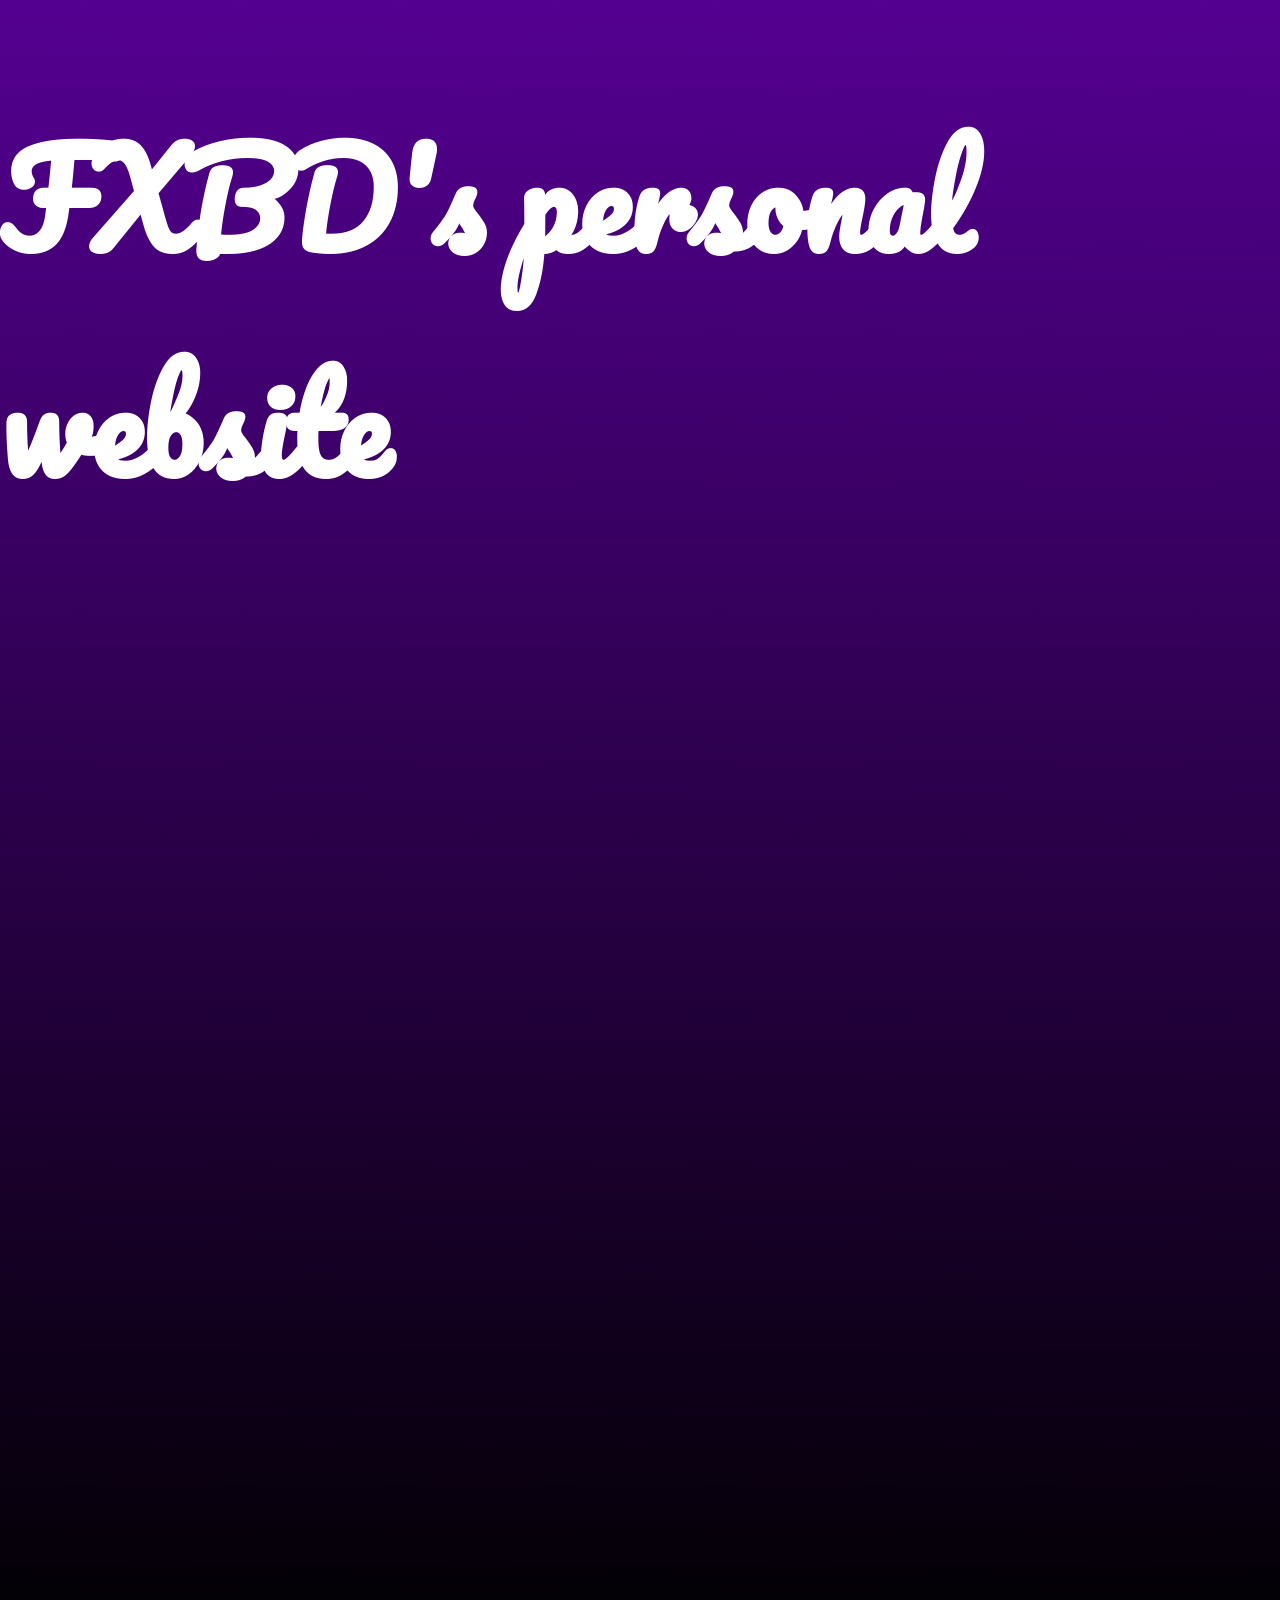
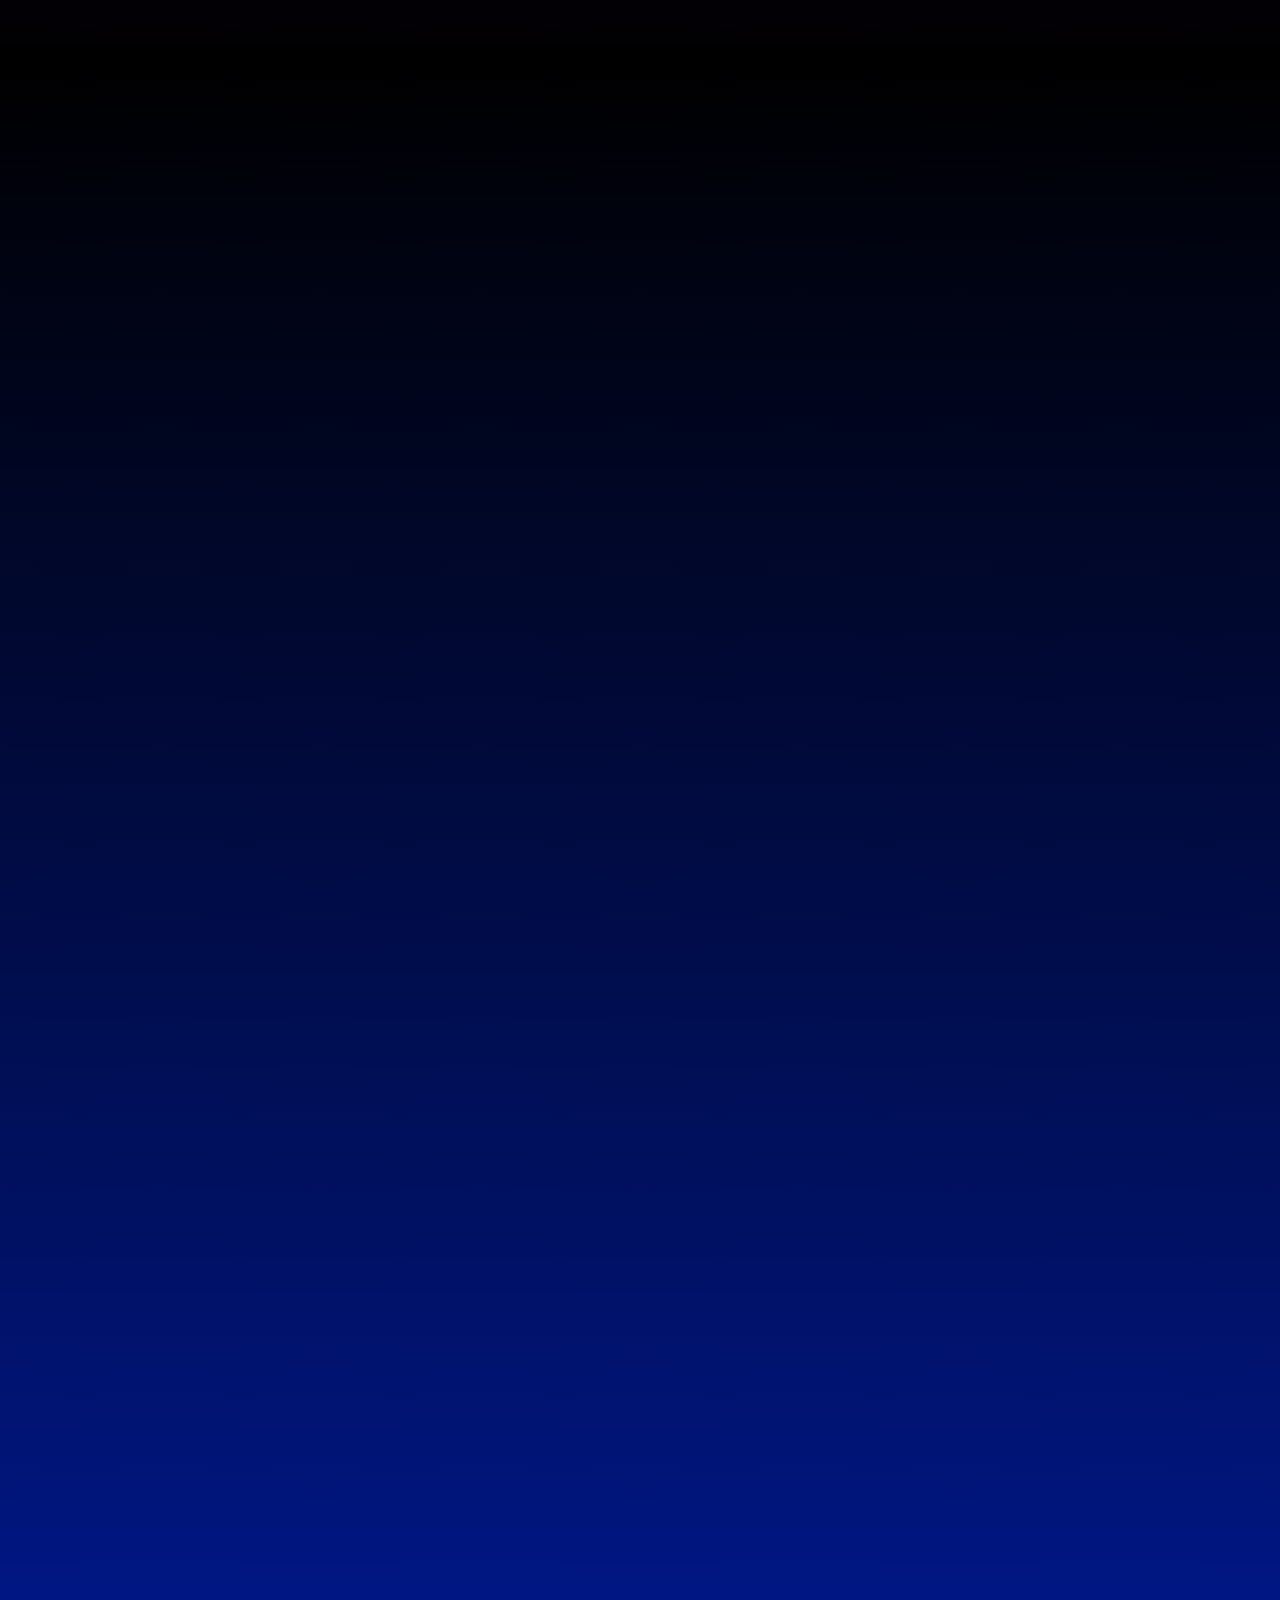
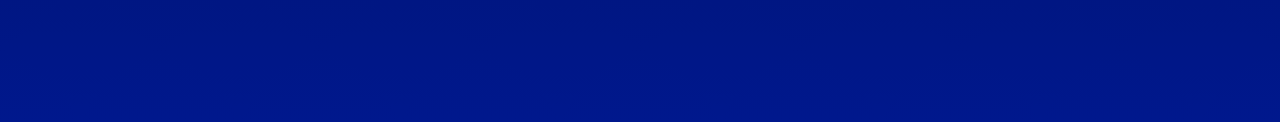
==== index.html @ 6ed86836 "初次提交 给我的个人网站主页的UI搞得挺好看" ====
<!DOCTYPE html>
<html lang="en">
<head>
    <meta charset="UTF-8">
    <meta name="viewport" content="width=device-width, initial-scale=1.0">
    <link href="https://fonts.googleapis.com/css2?family=Pacifico&display=swap" rel="stylesheet">
    <link rel="preconnect" href="https://fonts.gstatic.com">
<link href="https://fonts.googleapis.com/css2?family=Dancing+Script&display=swap" rel="stylesheet">
    <script src="https://code.jquery.com/jquery-3.6.0.min.js"></script>
    <link rel="stylesheet" href="styles.css">
    <title>fxbd5684的个人网站</title>
</head>
<body>
    <h1 class="fixed-title">FXBD's personal website</h1>
    <div class="section intro">
        <h2>Introduction</h2>
        <p>试着了解我</p>
    </div>
    <div class="section projects">
        <h2>Projects</h2>
        <p>这里是我的项目</p>
    </div>
    <div class="section contact">
        <h2>Contact</h2>
        <p>怎样联系我?</p>
    </div>

    <script src="script.js"></script>
</body>
</html>
---- styles.css ----
body {
    margin: 0;
    padding: 0;
    font-family: Arial, sans-serif;
    background: linear-gradient(to bottom, #540091, #000000, #00188d);
    color: white;
}

.section {
    height: 100vh;
    display: flex;
    align-items: center;
    justify-content: center;
    opacity: 0;
    transition: opacity 0.5s, transform 0.5s; /* 添加过渡效果 */
    /* display: block; */
    flex-direction: column;
    font-size: 35px;
    font-family: 'Dancing Script', cursive;
}

/* .intro {
    background-color: #540091;
}

.projects {
    background-color: #000000;
}

.contact {
    background-color: #00188d;
} */
@font-face {
    font-family: 'Brush Script';
    src: url('./Brush-Script.ttf') format('truetype');
  }
.fixed-title {
    font-family: 'Pacifico', cursive;
    display: flex;
    justify-content: center;
    font-size: 8em;
    color: rgba(255, 255, 255, 1); /* 使用带有透明度的白色 */

}
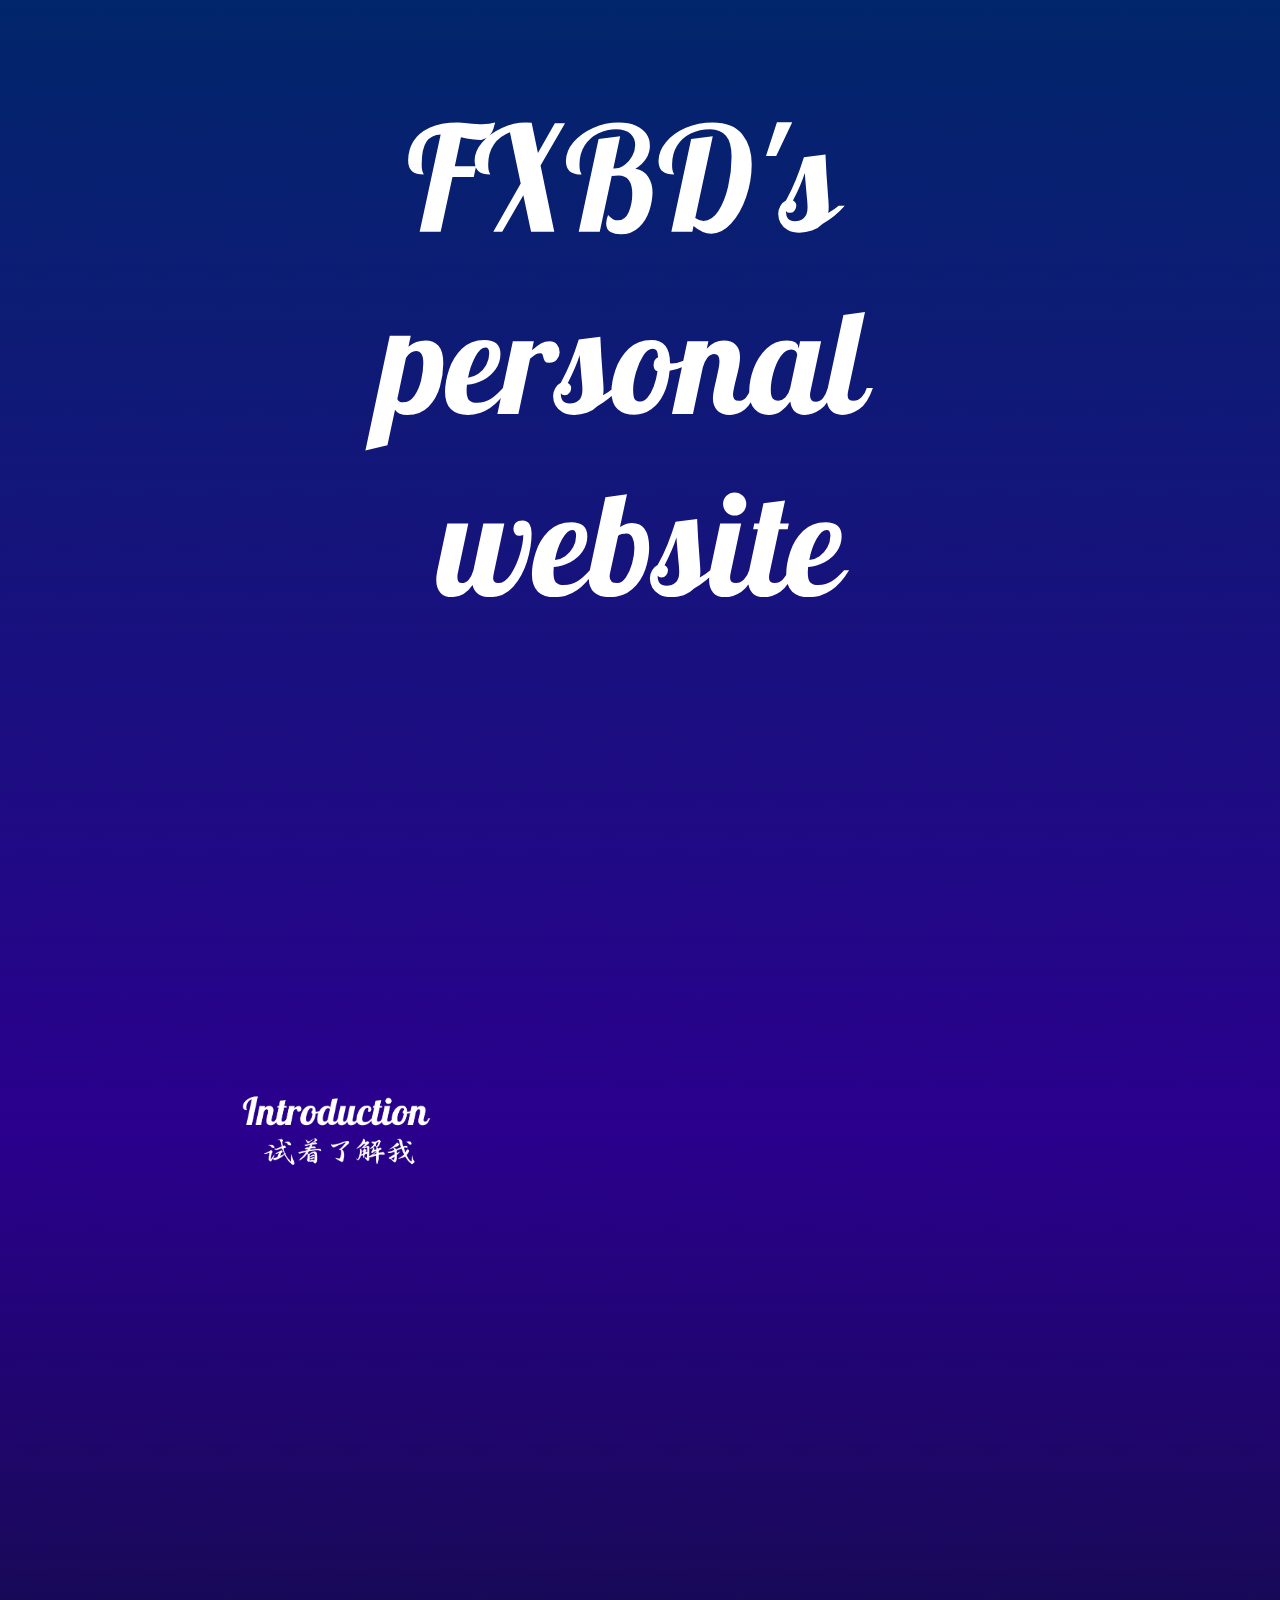
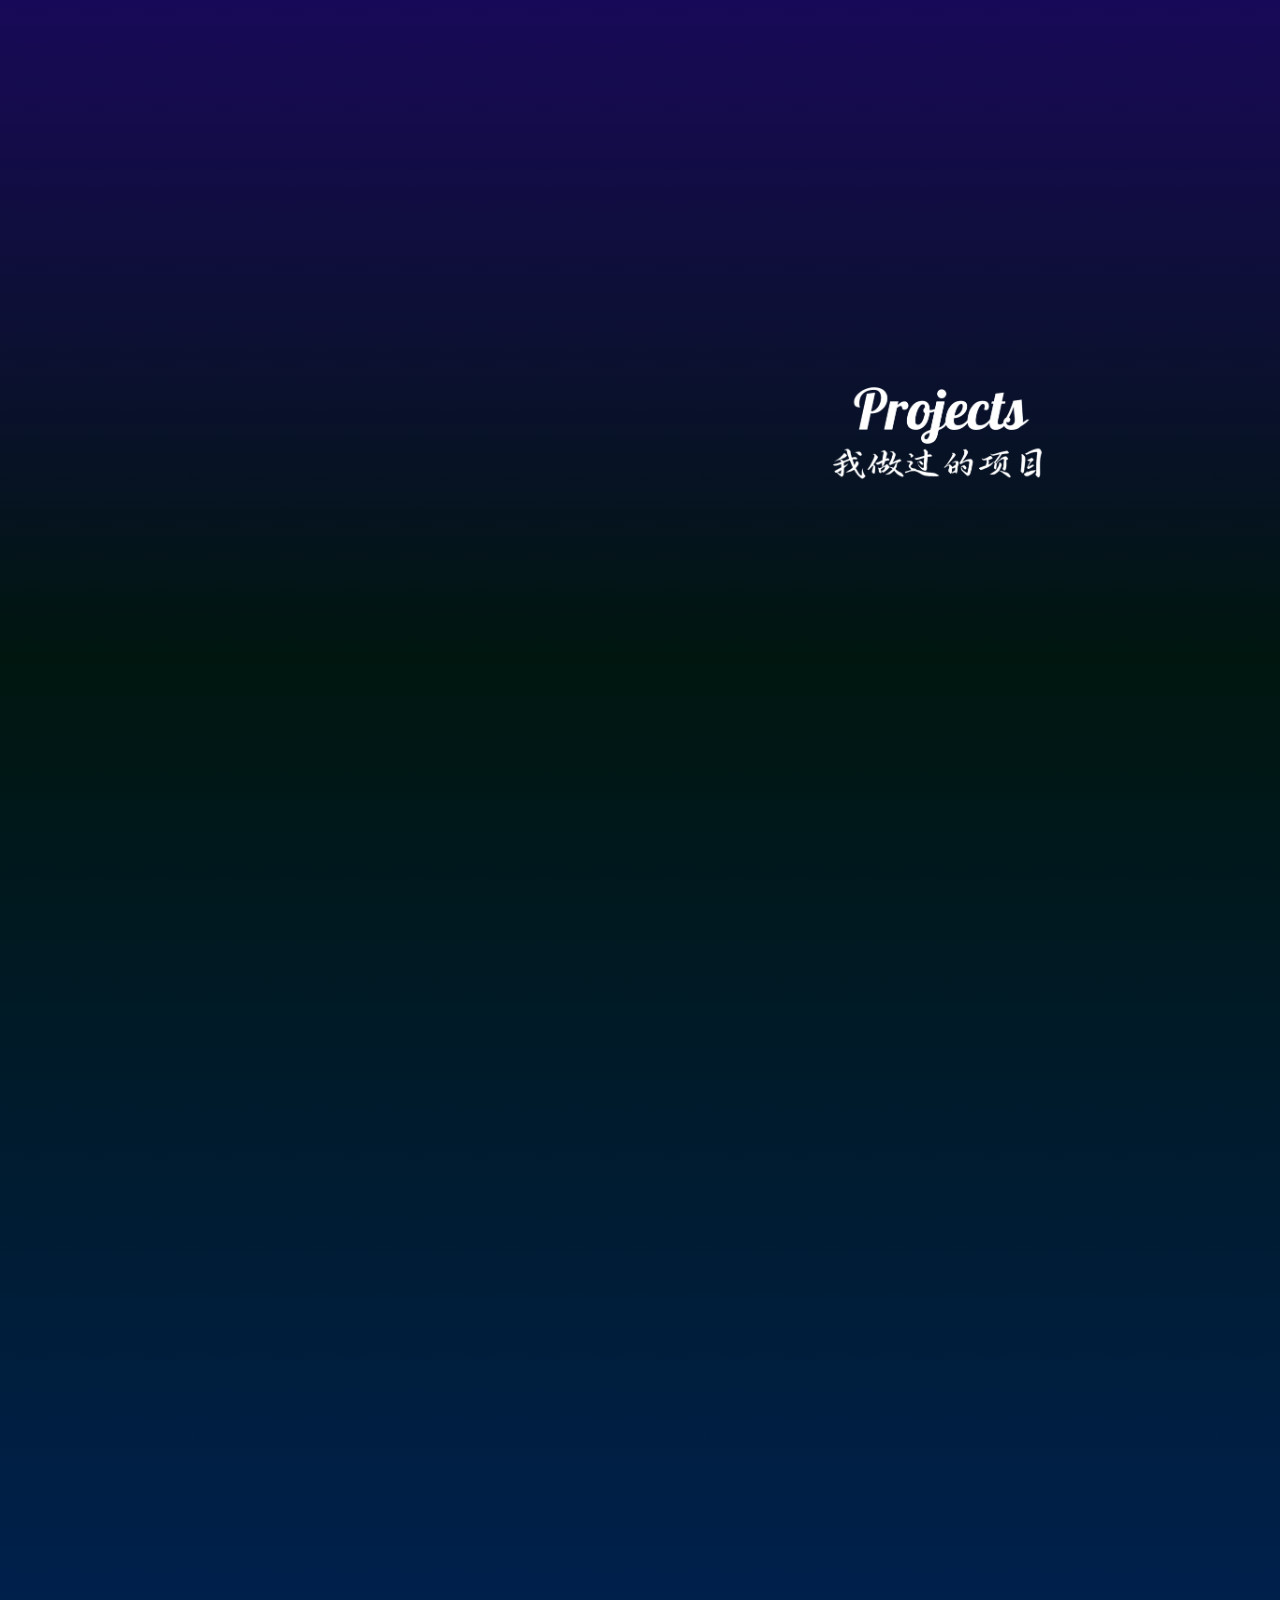
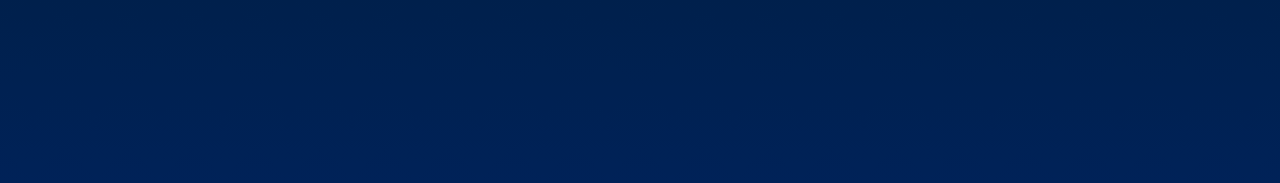
==== commit 2737c2d6: "修复已知BUG 将原有的首页文字改成图片,见./imgs/ 更换首页字体 增加about界面入口 更新用时85min" ====
--- a/index.html
+++ b/index.html
@@ -1,30 +1,39 @@
 <!DOCTYPE html>
 <html lang="en">
-<head>
-    <meta charset="UTF-8">
-    <meta name="viewport" content="width=device-width, initial-scale=1.0">
-    <link href="https://fonts.googleapis.com/css2?family=Pacifico&display=swap" rel="stylesheet">
-    <link rel="preconnect" href="https://fonts.gstatic.com">
-<link href="https://fonts.googleapis.com/css2?family=Dancing+Script&display=swap" rel="stylesheet">
+  <head>
+    <meta charset="UTF-8" />
+    <meta name="viewport" content="width=device-width, initial-scale=1.0" />
+    <link
+      href="https://fonts.googleapis.com/css2?family=Pacifico&display=swap"
+      rel="stylesheet"
+    />
+    <link rel="preconnect" href="https://fonts.gstatic.com" />
+    <link
+      href="https://fonts.googleapis.com/css2?family=Dancing+Script&display=swap"
+      rel="stylesheet"
+    />
     <script src="https://code.jquery.com/jquery-3.6.0.min.js"></script>
-    <link rel="stylesheet" href="styles.css">
+    <link rel="stylesheet" href="styles.css" />
     <title>fxbd5684的个人网站</title>
-</head>
-<body>
-    <h1 class="fixed-title">FXBD's personal website</h1>
-    <div class="section intro">
-        <h2>Introduction</h2>
-        <p>试着了解我</p>
+  </head>
+  <body>
+    <h1 class="fixed-title">
+      <img src="./imgs/FXBD's_ personal_ website.png" / >
+    </h1>
+
+    <div class="section">
+      <a href="./aboutMe/about.html">
+        <img src="./imgs/Introduction_ 试着了解我 .png" class="scimg" />
+      </a>
     </div>
-    <div class="section projects">
-        <h2>Projects</h2>
-        <p>这里是我的项目</p>
+
+    <div class="section">
+      <img src="./imgs/Projects 我做过的项目.png" class="scimg" />
     </div>
-    <div class="section contact">
-        <h2>Contact</h2>
-        <p>怎样联系我?</p>
+    <div class="section">
+      <img src="./imgs/Contact _ 怎样联系我_.png" class="scimg" />
     </div>
 
     <script src="script.js"></script>
-</body>
-</html>+  </body>
+</html>
--- a/styles.css
+++ b/styles.css
@@ -1,9 +1,8 @@
-
 body {
     margin: 0;
     padding: 0;
     font-family: Arial, sans-serif;
-    background: linear-gradient(to bottom, #540091, #000000, #00188d);
+    background: linear-gradient(to bottom, #01266b, #2a008d, #00160f, #002258);
     color: white;
 }
 
@@ -13,33 +12,35 @@
     align-items: center;
     justify-content: center;
     opacity: 0;
-    transition: opacity 0.5s, transform 0.5s; /* 添加过渡效果 */
+    transition: opacity 0.5s, transform 0.5s;
+    /* 添加过渡效果 */
     /* display: block; */
     flex-direction: column;
     font-size: 35px;
     font-family: 'Dancing Script', cursive;
+    left: 335px;
+
 }
 
-/* .intro {
-    background-color: #540091;
-}
 
-.projects {
-    background-color: #000000;
-}
-
-.contact {
-    background-color: #00188d;
-} */
 @font-face {
     font-family: 'Brush Script';
     src: url('./Brush-Script.ttf') format('truetype');
-  }
+}
+
 .fixed-title {
     font-family: 'Pacifico', cursive;
     display: flex;
     justify-content: center;
     font-size: 8em;
-    color: rgba(255, 255, 255, 1); /* 使用带有透明度的白色 */
+    color: rgba(255, 255, 255, 1);
 
 }
+.scimg{
+    max-width: 17%;
+    max-height: 17%;
+    position: absolute;
+    top: 50%;
+    left: 50%;
+    transform: translate(-50%, -50%);
+}
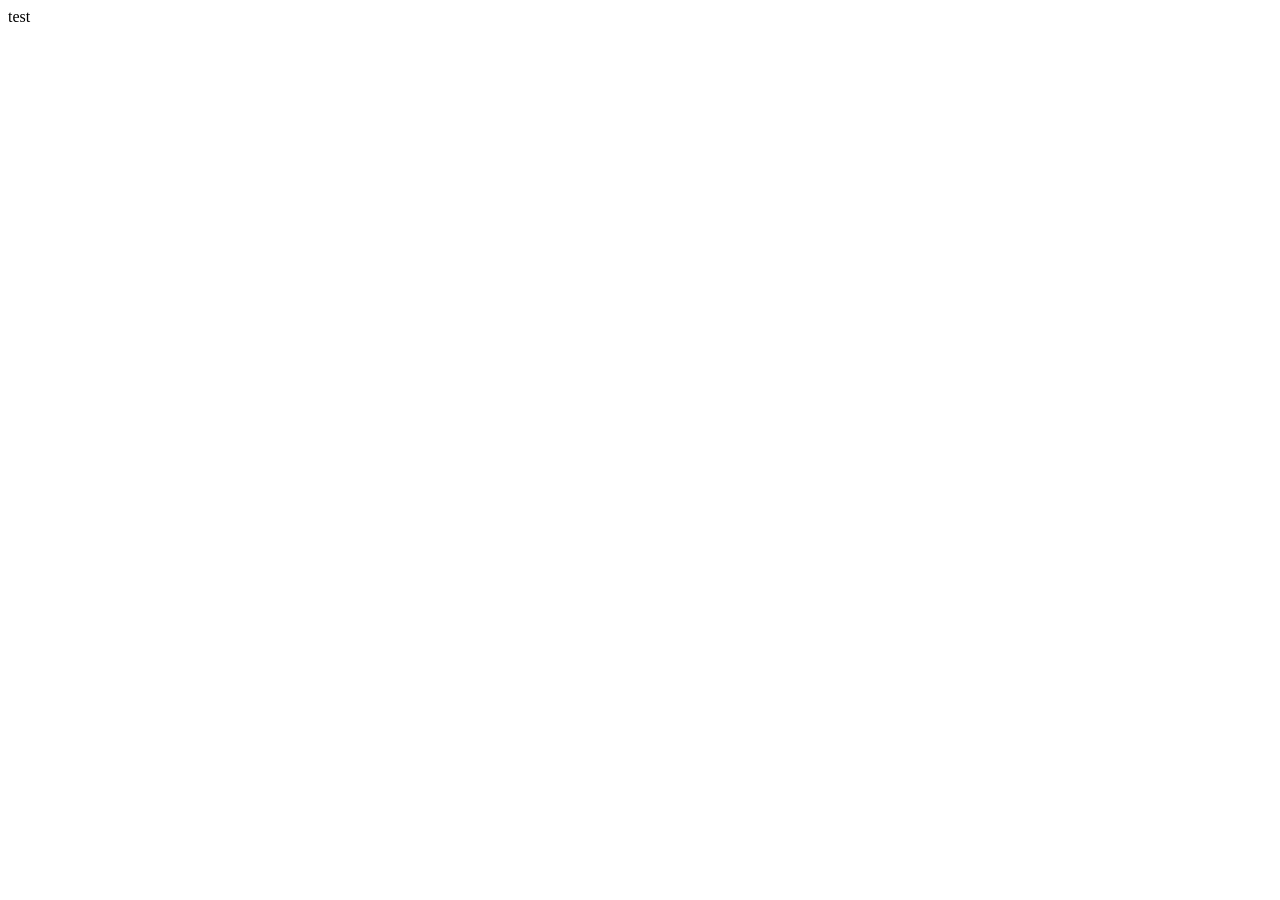
==== commit c2be92ef: "test github pages test github pages" ====
--- a/index.html
+++ b/index.html
@@ -1,39 +1,11 @@
 <!DOCTYPE html>
 <html lang="en">
-  <head>
-    <meta charset="UTF-8" />
-    <meta name="viewport" content="width=device-width, initial-scale=1.0" />
-    <link
-      href="https://fonts.googleapis.com/css2?family=Pacifico&display=swap"
-      rel="stylesheet"
-    />
-    <link rel="preconnect" href="https://fonts.gstatic.com" />
-    <link
-      href="https://fonts.googleapis.com/css2?family=Dancing+Script&display=swap"
-      rel="stylesheet"
-    />
-    <script src="https://code.jquery.com/jquery-3.6.0.min.js"></script>
-    <link rel="stylesheet" href="styles.css" />
-    <title>fxbd5684的个人网站</title>
-  </head>
-  <body>
-    <h1 class="fixed-title">
-      <img src="./imgs/FXBD's_ personal_ website.png" / >
-    </h1>
-
-    <div class="section">
-      <a href="./aboutMe/about.html">
-        <img src="./imgs/Introduction_ 试着了解我 .png" class="scimg" />
-      </a>
-    </div>
-
-    <div class="section">
-      <img src="./imgs/Projects 我做过的项目.png" class="scimg" />
-    </div>
-    <div class="section">
-      <img src="./imgs/Contact _ 怎样联系我_.png" class="scimg" />
-    </div>
-
-    <script src="script.js"></script>
-  </body>
-</html>
+<head>
+    <meta charset="UTF-8">
+    <meta name="viewport" content="width=device-width, initial-scale=1.0">
+    <title>FeX</title>
+</head>
+<body>
+    test
+</body>
+</html>
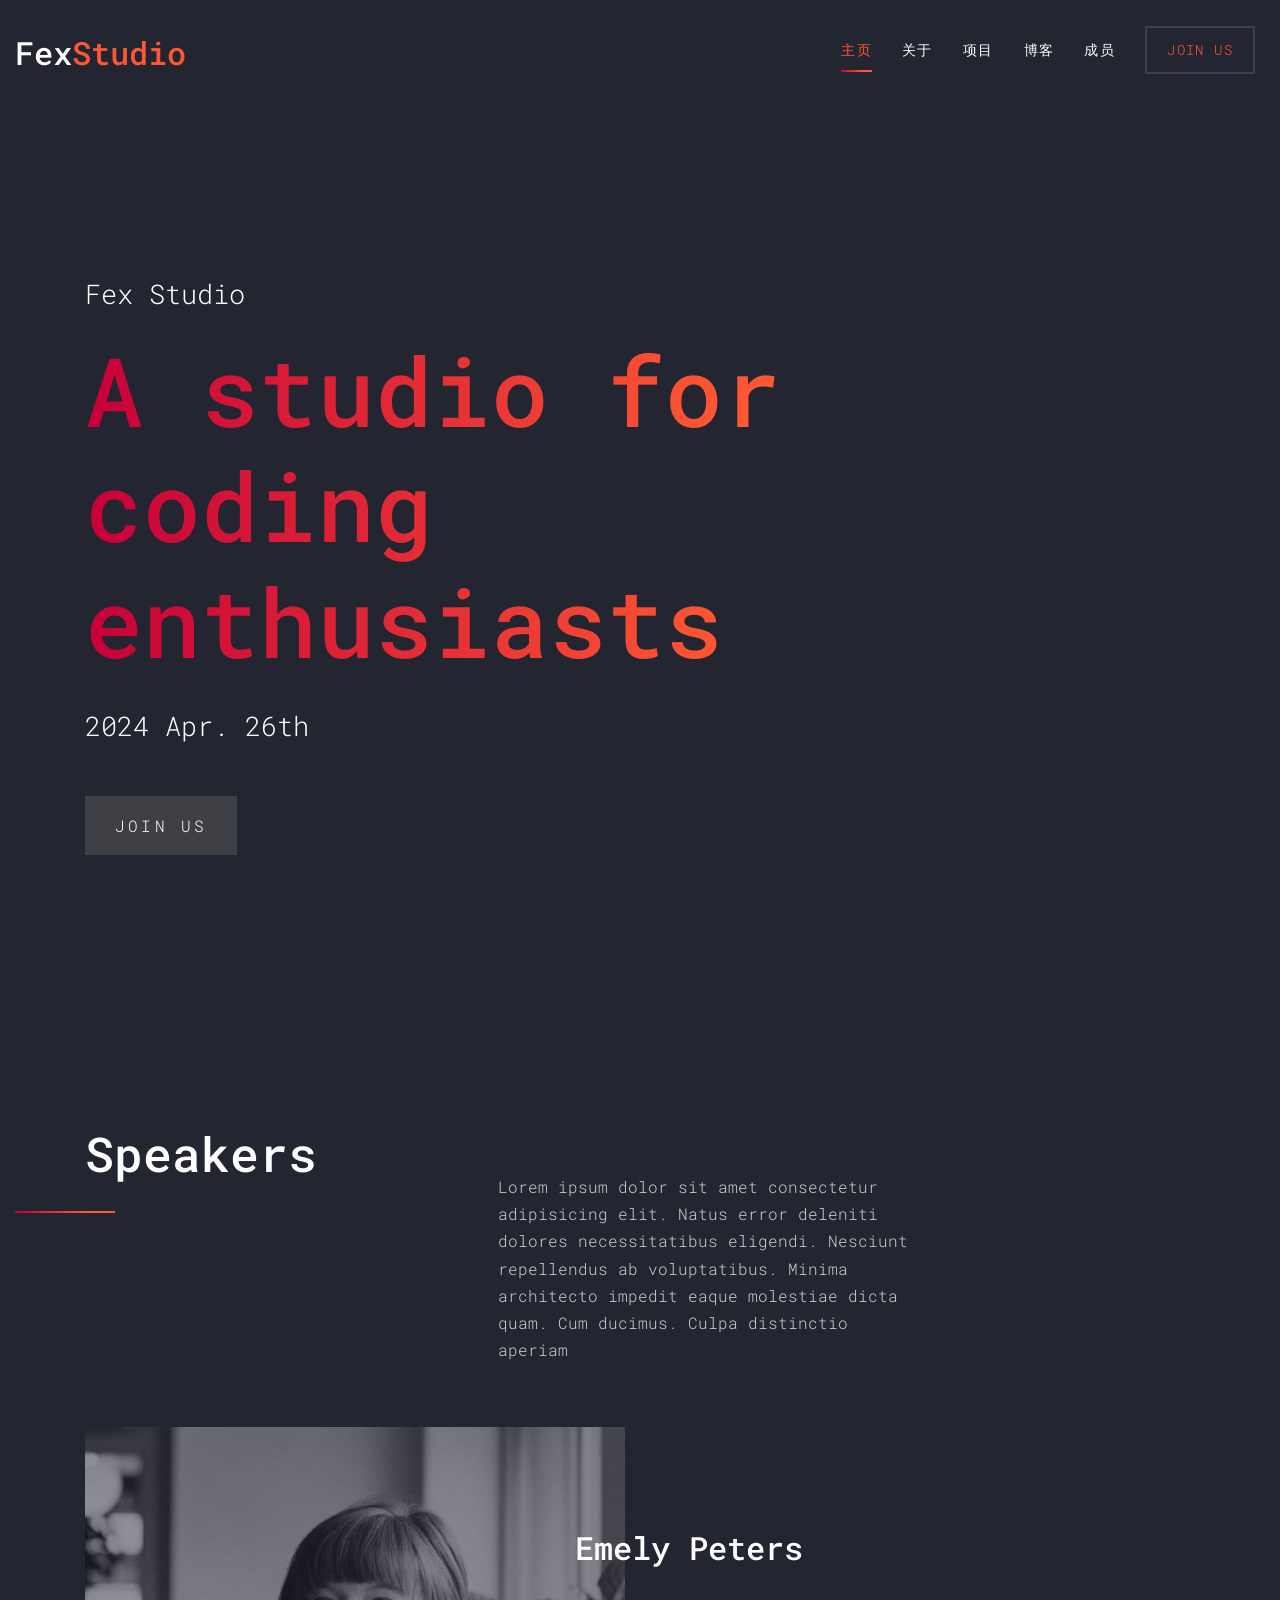
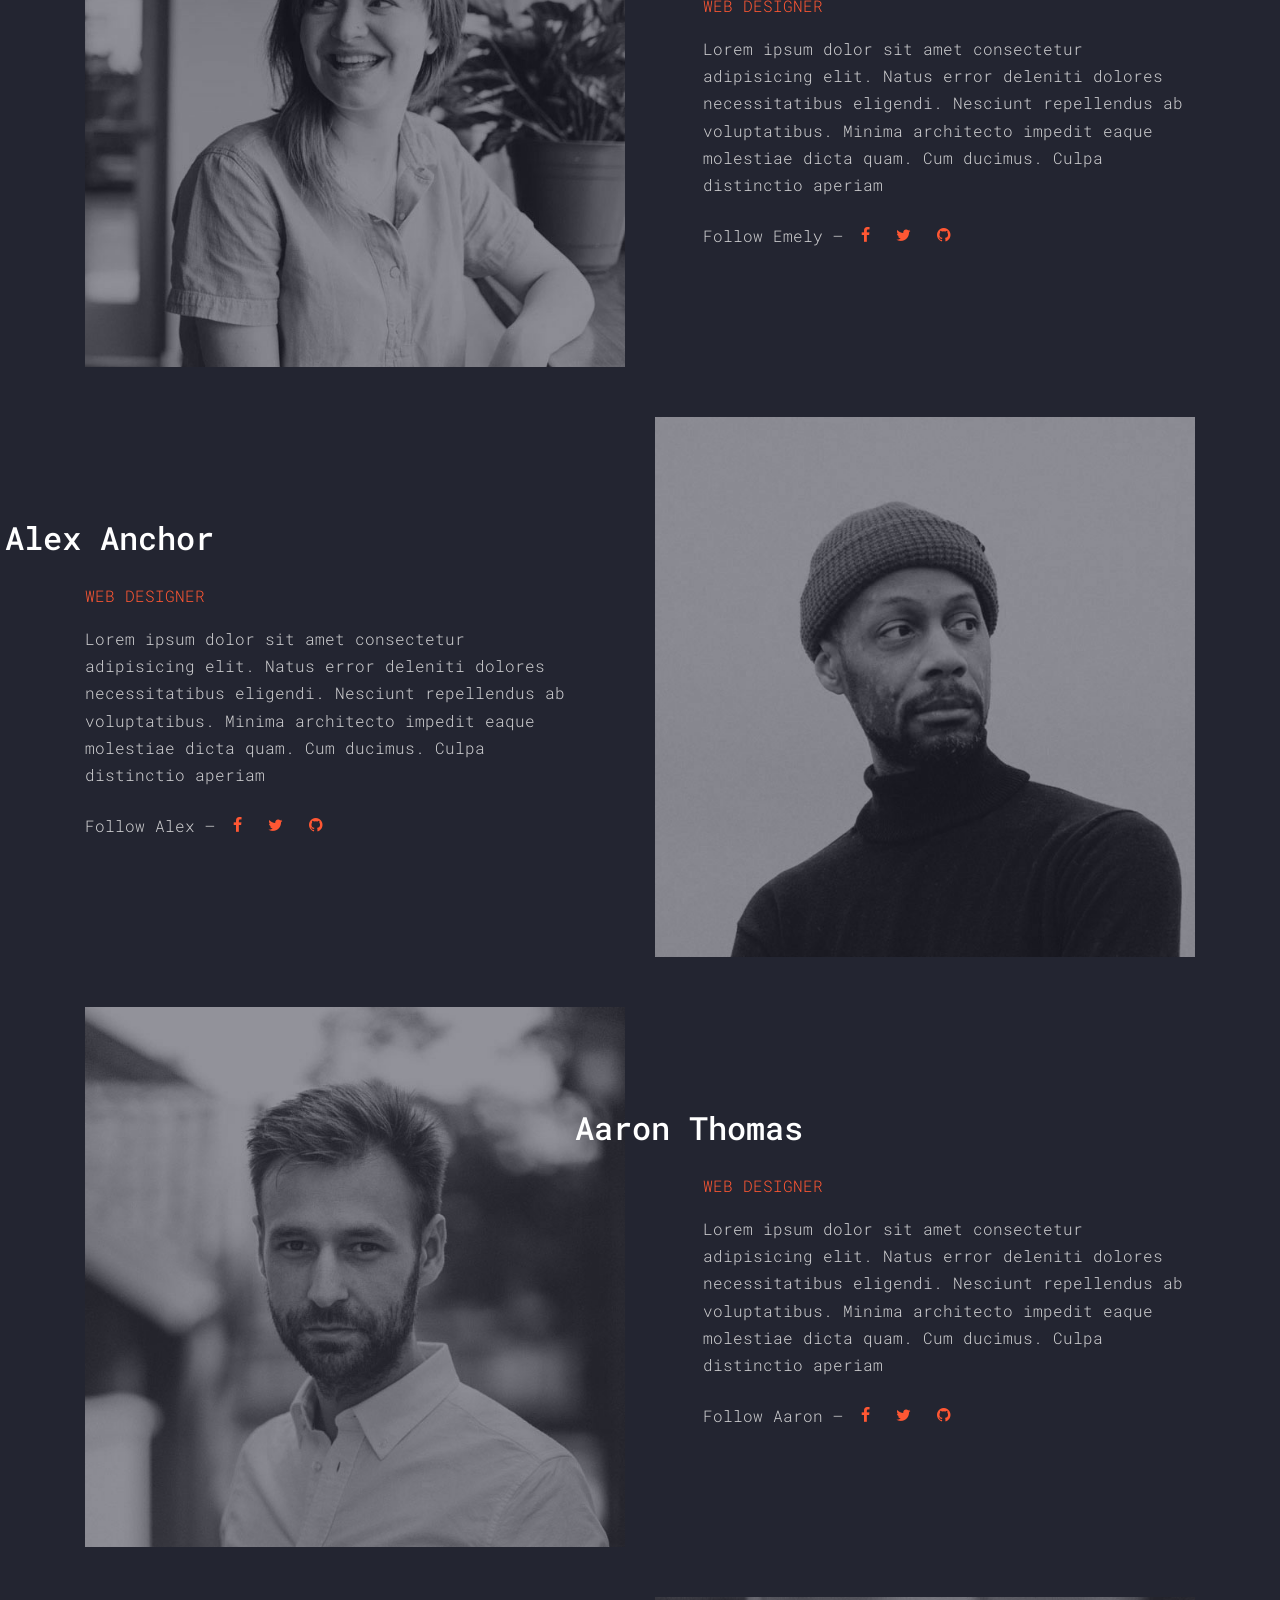
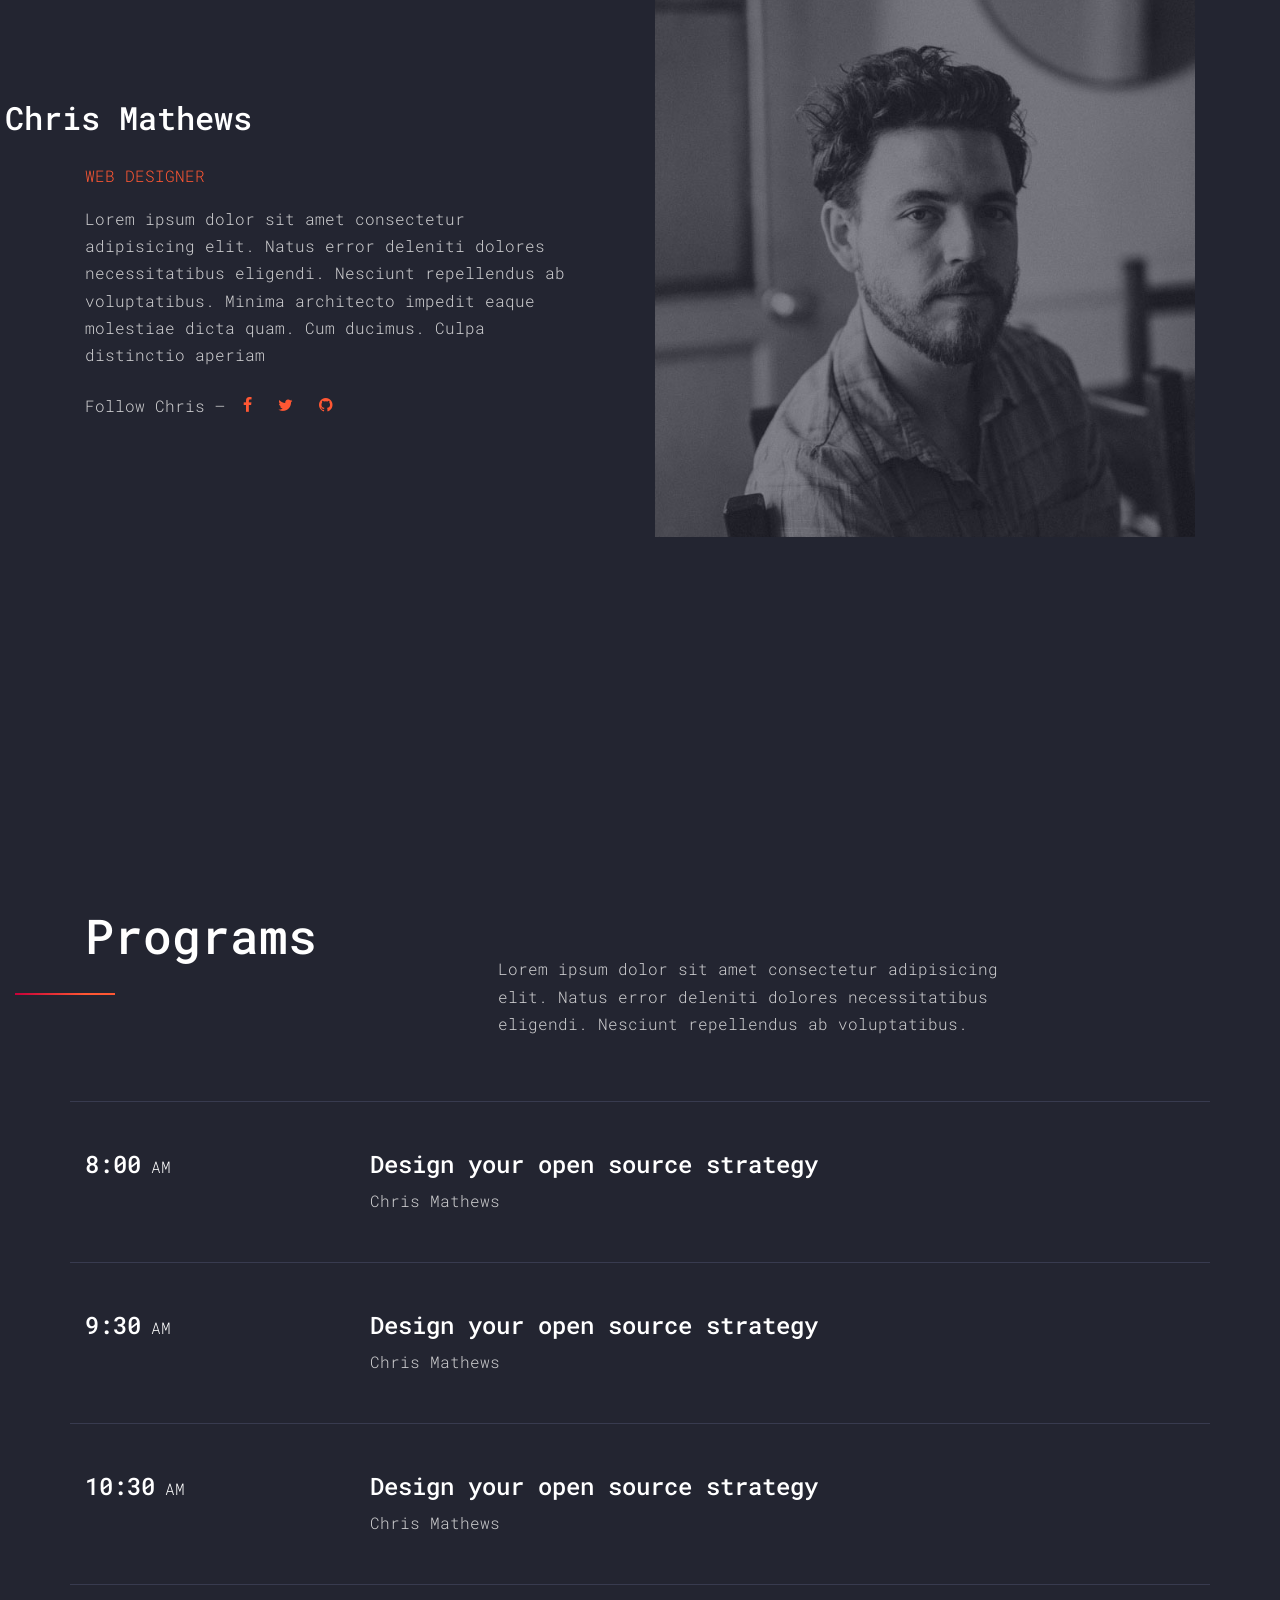
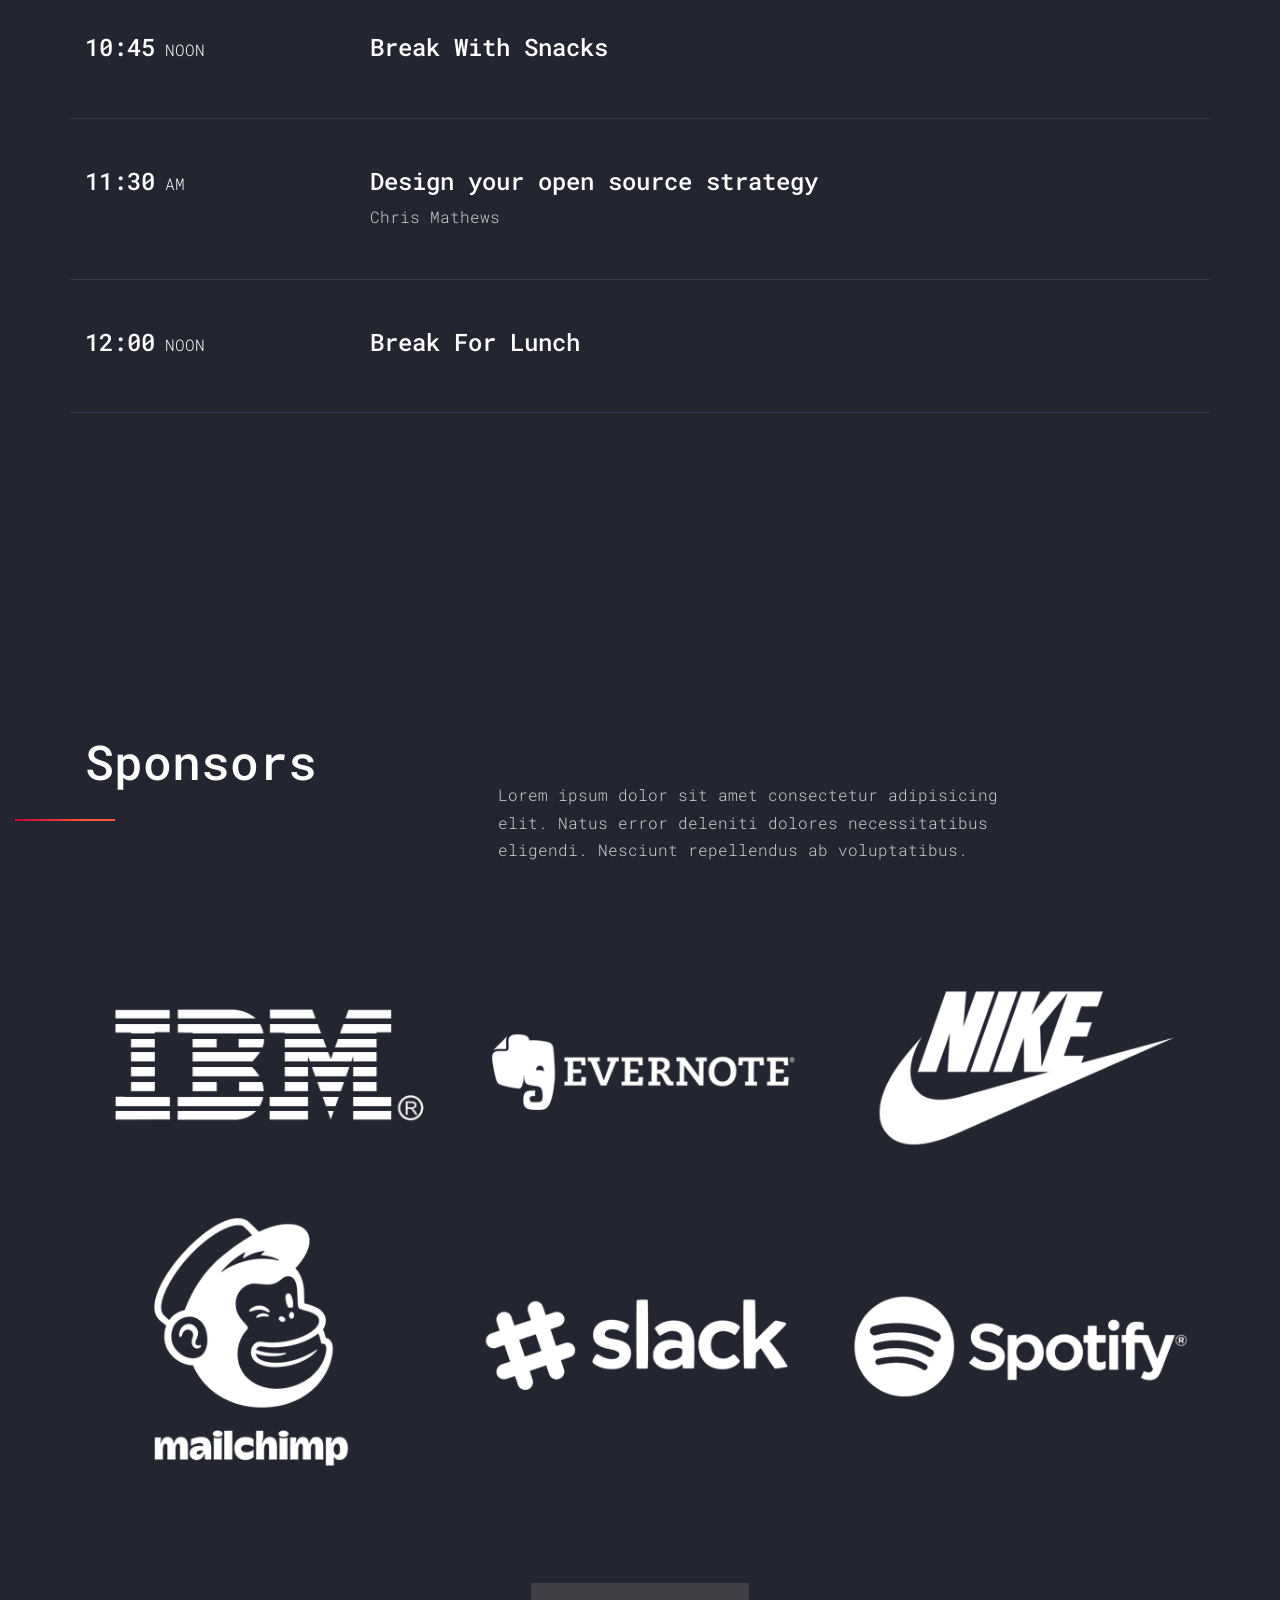
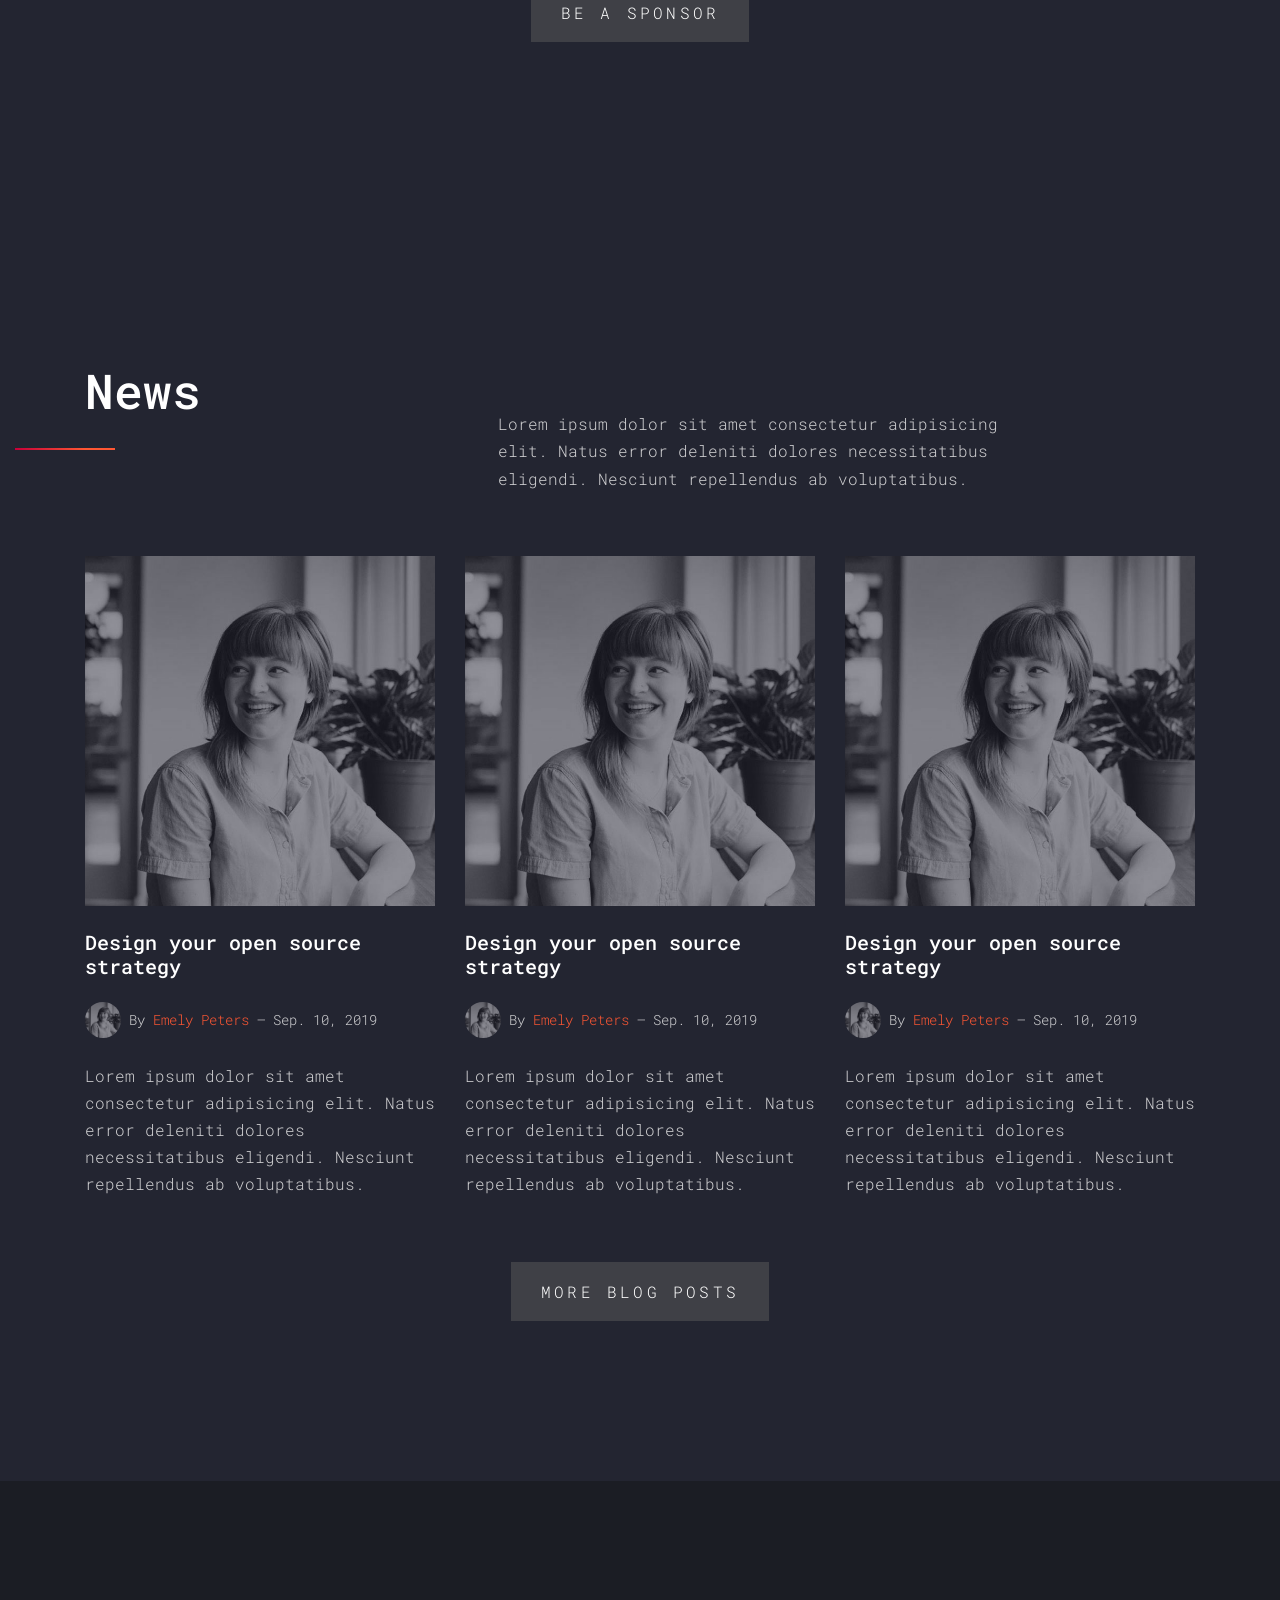
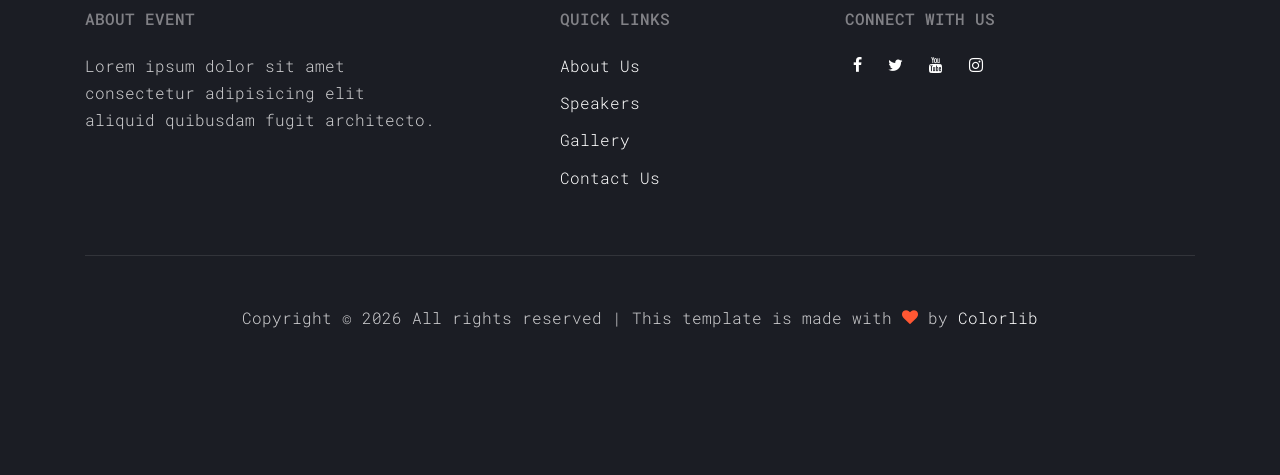
==== commit c5d5a439: "初步完成导航栏更改 初步完成导航栏更改  从网上下了一个模版,还要改一改" ====
--- a/index.html
+++ b/index.html
@@ -1,11 +1,446 @@
 <!DOCTYPE html>
 <html lang="en">
+
 <head>
-    <meta charset="UTF-8">
-    <meta name="viewport" content="width=device-width, initial-scale=1.0">
-    <title>FeX</title>
+    <title>Fex Studio &mdash; A Studio for Code Lonvers</title>
+    <meta charset="utf-8">
+    <meta name="viewport" content="width=device-width, initial-scale=1, shrink-to-fit=no">
+
+    <link href="https://fonts.googleapis.com/css?family=Roboto+Mono" rel="stylesheet">
+    <link rel="stylesheet" href="fonts/icomoon/style.css">
+    <link rel="stylesheet" href="css/bootstrap.min.css">
+    <link rel="stylesheet" href="css/magnific-popup.css">
+    <link rel="stylesheet" href="css/jquery-ui.css">
+    <link rel="stylesheet" href="css/owl.carousel.min.css">
+    <link rel="stylesheet" href="css/owl.theme.default.min.css">
+    <link rel="stylesheet" href="css/bootstrap-datepicker.css">
+    <link rel="stylesheet" href="fonts/flaticon/font/flaticon.css">
+    <link rel="stylesheet" href="css/aos.css">
+
+    <link rel="stylesheet" href="css/style.css">
 </head>
+
 <body>
-    test
+
+    <div class="site-wrap">
+
+        <div class="site-mobile-menu">
+            <div class="site-mobile-menu-header">
+                <div class="site-mobile-menu-close mt-3">
+                    <span class="icon-close2 js-menu-toggle"></span>
+                </div>
+            </div>
+            <div class="site-mobile-menu-body"></div>
+        </div>
+
+        <header class="site-navbar py-3" role="banner">
+            <div class="container-fluid">
+                <div class="row align-items-center">
+                    <div class="col-11 col-xl-2">
+                        <h1 class="mb-0"><a href="index.html" class="text-white h2 mb-0">Fex<span
+                                    class="text-primary">Studio</span> </a></h1>
+                    </div>
+                    <div class="col-12 col-md-10 d-none d-xl-block">
+                        <nav class="site-navigation position-relative text-right" role="navigation">
+                            <ul class="site-menu js-clone-nav mx-auto d-none d-lg-block">
+                                <li class="active"><a href="index.html">主页</a></li>
+                                <li><a href="about.html">关于</a></li>
+                                <li><a href="projects.html">项目</a></li>
+                                <li><a href="blogs.html">博客</a></li>
+                                <li><a href="members.html">成员</a></li>
+                                <li class="cta"><a href="joinus.html">Join Us</a></li>
+                            </ul>
+                        </nav>
+                    </div>
+                    <div class="d-inline-block d-xl-none ml-md-0 mr-auto py-3" style="position: relative; top: 3px;"><a
+                            href="#" class="site-menu-toggle js-menu-toggle text-white"><span
+                                class="icon-menu h3"></span></a></div>
+                </div>
+            </div>
+    </div>
+    </header>
+
+    <div class="site-section site-hero">
+        <div class="container">
+            <div class="row align-items-center">
+                <div class="col-md-10">
+                    <span class="d-block mb-3 caption" data-aos="fade-up" data-aos-delay="100">Fex Studio</span>
+                    <h1 class="d-block mb-4" data-aos="fade-up" data-aos-delay="200"> A studio for coding enthusiasts
+                    </h1>
+                    <span class="d-block mb-5 caption" data-aos="fade-up" data-aos-delay="300">2024 Apr. 26th</span>
+                    <a href="#" class="btn-custom" data-aos="fade-up" data-aos-delay="400"><span>Join Us</span></a>
+                </div>
+            </div>
+        </div>
+    </div>
+
+
+
+
+    <div class="site-section">
+        <div class="container">
+            <div class="row mb-5">
+                <div class="col-lg-4" data-aos="fade-up" data-aos-delay="100">
+                    <div class="site-section-heading">
+                        <h2>Speakers</h2>
+                    </div>
+                </div>
+                <div class="col-lg-5 mt-5 pl-lg-5" data-aos="fade-up" data-aos-delay="200">
+                    <p>Lorem ipsum dolor sit amet consectetur adipisicing elit. Natus error deleniti dolores
+                        necessitatibus eligendi. Nesciunt repellendus ab voluptatibus. Minima architecto impedit eaque
+                        molestiae dicta quam. Cum ducimus. Culpa distinctio aperiam</p>
+                </div>
+            </div>
+
+            <div class="row align-items-center speaker">
+                <div class="col-lg-6 mb-5 mb-lg-0" data-aos="fade" data-aos-delay="100">
+                    <img src="images/person_1.jpg" alt="Image" class="img-fluid">
+                </div>
+                <div class="col-lg-6 ml-auto">
+                    <h2 class="text-white mb-4 name" data-aos="fade-right" data-aos-delay="200">Emely Peters</h2>
+                    <div class="bio pl-lg-5">
+                        <span class="text-uppercase text-primary d-block mb-3" data-aos="fade-right"
+                            data-aos-delay="300">Web Designer</span>
+                        <p class="mb-4" data-aos="fade-right" data-aos-delay="400">Lorem ipsum dolor sit amet
+                            consectetur adipisicing elit. Natus error deleniti dolores necessitatibus eligendi. Nesciunt
+                            repellendus ab voluptatibus. Minima architecto impedit eaque molestiae dicta quam. Cum
+                            ducimus. Culpa distinctio aperiam</p>
+                        <p data-aos="fade-right" data-aos-delay="500">
+                            Follow Emely &mdash;
+                            <a href="#" class="p-2"><span class="icon-facebook"></span></a>
+                            <a href="#" class="p-2"><span class="icon-twitter"></span></a>
+                            <a href="#" class="p-2"><span class="icon-github"></span></a>
+                        </p>
+                    </div>
+                </div>
+            </div>
+
+            <div class="row align-items-center speaker">
+                <div class="col-lg-6 mb-5 mb-lg-0 order-lg-2" data-aos="fade" data-aos-delay="100">
+                    <img src="images/person_2.jpg" alt="Image" class="img-fluid">
+                </div>
+                <div class="col-lg-6 ml-auto order-lg-1">
+                    <h2 class="text-white mb-4 name" data-aos="fade-left" data-aos-delay="200">Alex Anchor</h2>
+                    <div class="bio pr-lg-5">
+                        <span class="text-uppercase text-primary d-block mb-3" data-aos="fade-left"
+                            data-aos-delay="300">Web Designer</span>
+                        <p class="mb-4" data-aos="fade-left" data-aos-delay="400">Lorem ipsum dolor sit amet consectetur
+                            adipisicing elit. Natus error deleniti dolores necessitatibus eligendi. Nesciunt repellendus
+                            ab voluptatibus. Minima architecto impedit eaque molestiae dicta quam. Cum ducimus. Culpa
+                            distinctio aperiam</p>
+                        <p data-aos="fade-left" data-aos-delay="500">
+                            Follow Alex &mdash;
+                            <a href="#" class="p-2"><span class="icon-facebook"></span></a>
+                            <a href="#" class="p-2"><span class="icon-twitter"></span></a>
+                            <a href="#" class="p-2"><span class="icon-github"></span></a>
+                        </p>
+                    </div>
+                </div>
+            </div>
+
+            <div class="row align-items-center speaker">
+                <div class="col-lg-6 mb-5 mb-lg-0" data-aos="fade" data-aos-delay="100">
+                    <img src="images/person_3.jpg" alt="Image" class="img-fluid">
+                </div>
+                <div class="col-lg-6 ml-auto">
+                    <h2 class="text-white mb-4 name" data-aos="fade-right" data-aos-delay="200">Aaron Thomas</h2>
+                    <div class="bio pl-lg-5">
+                        <span class="text-uppercase text-primary d-block mb-3" data-aos="fade-right"
+                            data-aos-delay="300">Web Designer</span>
+                        <p class="mb-4" data-aos="fade-right" data-aos-delay="400">Lorem ipsum dolor sit amet
+                            consectetur adipisicing elit. Natus error deleniti dolores necessitatibus eligendi. Nesciunt
+                            repellendus ab voluptatibus. Minima architecto impedit eaque molestiae dicta quam. Cum
+                            ducimus. Culpa distinctio aperiam</p>
+                        <p data-aos="fade-right" data-aos-delay="500">
+                            Follow Aaron &mdash;
+                            <a href="#" class="p-2"><span class="icon-facebook"></span></a>
+                            <a href="#" class="p-2"><span class="icon-twitter"></span></a>
+                            <a href="#" class="p-2"><span class="icon-github"></span></a>
+                        </p>
+                    </div>
+                </div>
+            </div>
+
+
+            <div class="row align-items-center speaker">
+                <div class="col-lg-6 mb-5 mb-lg-0 order-lg-2" data-aos="fade" data-aos-delay="100">
+                    <img src="images/person_4.jpg" alt="Image" class="img-fluid">
+                </div>
+                <div class="col-lg-6 ml-auto order-lg-1">
+                    <h2 class="text-white mb-4 name" data-aos="fade-left" data-aos-delay="200">Chris Mathews</h2>
+                    <div class="bio pr-lg-5">
+                        <span class="text-uppercase text-primary d-block mb-3" data-aos="fade-left"
+                            data-aos-delay="300">Web Designer</span>
+                        <p class="mb-4" data-aos="fade-left" data-aos-delay="400">Lorem ipsum dolor sit amet consectetur
+                            adipisicing elit. Natus error deleniti dolores necessitatibus eligendi. Nesciunt repellendus
+                            ab voluptatibus. Minima architecto impedit eaque molestiae dicta quam. Cum ducimus. Culpa
+                            distinctio aperiam</p>
+                        <p data-aos="fade-left" data-aos-delay="500">
+                            Follow Chris &mdash;
+                            <a href="#" class="p-2"><span class="icon-facebook"></span></a>
+                            <a href="#" class="p-2"><span class="icon-twitter"></span></a>
+                            <a href="#" class="p-2"><span class="icon-github"></span></a>
+                        </p>
+                    </div>
+                </div>
+            </div>
+
+
+        </div>
+    </div>
+
+
+
+    <div class="site-section">
+        <div class="container">
+            <div class="row mb-5">
+                <div class="col-lg-4" data-aos="fade-up">
+                    <div class="site-section-heading">
+                        <h2>Programs</h2>
+                    </div>
+                </div>
+                <div class="col-lg-6 mt-5 pl-lg-5" data-aos="fade-up" data-aos-delay="100">
+                    <p>Lorem ipsum dolor sit amet consectetur adipisicing elit. Natus error deleniti dolores
+                        necessitatibus eligendi. Nesciunt repellendus ab voluptatibus.</p>
+                </div>
+            </div>
+
+            <div class="row align-items-stretch program">
+                <div class="col-12 border-top border-bottom py-5" data-aos="fade" data-aos-delay="200">
+                    <div class="row align-items-stretch">
+                        <div class="col-md-3 text-white mb-3 mb-md-0"><span class="h4">8:00</span> <span>AM</span></div>
+                        <div class="col-md-9">
+                            <h2 class="text-white">Design your open source strategy</h2>
+                            <span>Chris Mathews</span>
+                        </div>
+                    </div>
+                </div>
+
+                <div class="col-12 border-bottom py-5" data-aos="fade" data-aos-delay="300">
+                    <div class="row align-items-stretch">
+                        <div class="col-md-3 text-white mb-3 mb-md-0"><span class="h4">9:30</span> <span>AM</span></div>
+                        <div class="col-md-9">
+                            <h2 class="text-white">Design your open source strategy</h2>
+                            <span>Chris Mathews</span>
+                        </div>
+                    </div>
+                </div>
+
+                <div class="col-12 border-bottom py-5" data-aos="fade" data-aos-delay="400">
+                    <div class="row align-items-stretch">
+                        <div class="col-md-3 text-white mb-3 mb-md-0"><span class="h4">10:30</span> <span>AM</span>
+                        </div>
+                        <div class="col-md-9">
+                            <h2 class="text-white">Design your open source strategy</h2>
+                            <span>Chris Mathews</span>
+                        </div>
+                    </div>
+                </div>
+
+                <div class="col-12 border-bottom py-5" data-aos="fade" data-aos-delay="500">
+                    <div class="row align-items-stretch">
+                        <div class="col-md-3 text-white mb-3 mb-md-0"><span class="h4">10:45</span> <span>NOON</span>
+                        </div>
+                        <div class="col-md-9">
+                            <h2 class="text-white">Break With Snacks</h2>
+                        </div>
+                    </div>
+                </div>
+
+                <div class="col-12 border-bottom py-5" data-aos="fade" data-aos-delay="600">
+                    <div class="row align-items-stretch">
+                        <div class="col-md-3 text-white mb-3 mb-md-0"><span class="h4">11:30</span> <span>AM</span>
+                        </div>
+                        <div class="col-md-9">
+                            <h2 class="text-white">Design your open source strategy</h2>
+                            <span>Chris Mathews</span>
+                        </div>
+                    </div>
+                </div>
+
+                <div class="col-12 border-bottom py-5" data-aos="fade" data-aos-delay="700">
+                    <div class="row align-items-stretch">
+                        <div class="col-md-3 text-white mb-3 mb-md-0"><span class="h4">12:00</span> <span>NOON</span>
+                        </div>
+                        <div class="col-md-9">
+                            <h2 class="text-white">Break For Lunch</h2>
+                        </div>
+                    </div>
+                </div>
+
+
+            </div>
+        </div>
+    </div>
+
+    <div class="site-section">
+        <div class="container">
+            <div class="row mb-5">
+                <div class="col-lg-4 ">
+                    <div class="site-section-heading" data-aos="fade-up">
+                        <h2>Sponsors</h2>
+                    </div>
+                </div>
+                <div class="col-lg-6 mt-5 pl-lg-5" data-aos="fade-up" data-aos-delay="100">
+                    <p>Lorem ipsum dolor sit amet consectetur adipisicing elit. Natus error deleniti dolores
+                        necessitatibus eligendi. Nesciunt repellendus ab voluptatibus.</p>
+                </div>
+            </div>
+            <div class="row mb-5">
+                <div class="col-md-6 col-lg-4 mb-5 mb-lg-0" data-aos="fade" data-aos-delay="200">
+                    <img src="images/logo_1.png" alt="Image" class="img-fluid">
+                </div>
+                <div class="col-md-6 col-lg-4 mb-5 mb-lg-0" data-aos="fade" data-aos-delay="300">
+                    <img src="images/logo_2.png" alt="Image" class="img-fluid">
+                </div>
+                <div class="col-md-6 col-lg-4 mb-5 mb-lg-0" data-aos="fade" data-aos-delay="400">
+                    <img src="images/logo_3.png" alt="Image" class="img-fluid">
+                </div>
+
+                <div class="col-md-6 col-lg-4 mb-5 mb-lg-0" data-aos="fade" data-aos-delay="500">
+                    <img src="images/logo_4.png" alt="Image" class="img-fluid">
+                </div>
+                <div class="col-md-6 col-lg-4 mb-5 mb-lg-0" data-aos="fade" data-aos-delay="600">
+                    <img src="images/logo_5.png" alt="Image" class="img-fluid">
+                </div>
+                <div class="col-md-6 col-lg-4 mb-5 mb-lg-0" data-aos="fade" data-aos-delay="700">
+                    <img src="images/logo_6.png" alt="Image" class="img-fluid">
+                </div>
+
+            </div>
+
+            <div class="row" data-aos="fade-up" data-aos-delay="500">
+                <div class="col-12 text-center pt-5">
+                    <a href="#" class="btn-custom" data-aos="fade-up" data-aos-delay="800"><span>Be a Sponsor</span></a>
+                </div>
+            </div>
+        </div>
+    </div>
+
+    <div class="site-section">
+        <div class="container">
+            <div class="row mb-5">
+                <div class="col-lg-4">
+                    <div class="site-section-heading" data-aos="fade-up">
+                        <h2>News</h2>
+                    </div>
+                </div>
+                <div class="col-lg-6 mt-5 pl-lg-5" data-aos="fade-up" data-aos-delay="100">
+                    <p>Lorem ipsum dolor sit amet consectetur adipisicing elit. Natus error deleniti dolores
+                        necessitatibus eligendi. Nesciunt repellendus ab voluptatibus.</p>
+                </div>
+            </div>
+
+            <div class="row mb-5">
+                <div class="col-md-6 col-lg-4 mb-5 mb-lg-0 blog-entry" data-aos="fade-up" data-aos-delay="200">
+                    <a href="#" class="d-block mb-4">
+                        <img src="images/person_1.jpg" alt="Image" class="img-fluid">
+                    </a>
+                    <h2 class="mb-4"><a href="#">Design your open source strategy</a></h2>
+                    <div class="mb-4 post-meta d-flex align-items-center">
+                        <div class="mr-2"><img src="images/person_1.jpg" alt="Image" class="img-fluid"></div>
+                        <div><span>By <a href="#">Emely Peters</a></span> &mdash; <span>Sep. 10, 2019</span></div>
+                    </div>
+                    <p>Lorem ipsum dolor sit amet consectetur adipisicing elit. Natus error deleniti dolores
+                        necessitatibus eligendi. Nesciunt repellendus ab voluptatibus.
+                </div>
+
+                <div class="col-md-6 col-lg-4 mb-5 mb-lg-0 blog-entry" data-aos="fade-up" data-aos-delay="300">
+                    <a href="#" class="d-block mb-4">
+                        <img src="images/person_1.jpg" alt="Image" class="img-fluid">
+                    </a>
+                    <h2 class="mb-4"><a href="#">Design your open source strategy</a></h2>
+                    <div class="mb-4 post-meta d-flex align-items-center">
+                        <div class="mr-2"><img src="images/person_1.jpg" alt="Image" class="img-fluid"></div>
+                        <div><span>By <a href="#">Emely Peters</a></span> &mdash; <span>Sep. 10, 2019</span></div>
+                    </div>
+                    <p>Lorem ipsum dolor sit amet consectetur adipisicing elit. Natus error deleniti dolores
+                        necessitatibus eligendi. Nesciunt repellendus ab voluptatibus.
+                </div>
+
+                <div class="col-md-6 col-lg-4 mb-5 mb-lg-0 blog-entry" data-aos="fade-up" data-aos-delay="400">
+                    <a href="#" class="d-block mb-4">
+                        <img src="images/person_1.jpg" alt="Image" class="img-fluid">
+                    </a>
+                    <h2 class="mb-4"><a href="#">Design your open source strategy</a></h2>
+                    <div class="mb-4 post-meta d-flex align-items-center">
+                        <div class="mr-2"><img src="images/person_1.jpg" alt="Image" class="img-fluid"></div>
+                        <div><span>By <a href="#">Emely Peters</a></span> &mdash; <span>Sep. 10, 2019</span></div>
+                    </div>
+                    <p>Lorem ipsum dolor sit amet consectetur adipisicing elit. Natus error deleniti dolores
+                        necessitatibus eligendi. Nesciunt repellendus ab voluptatibus.
+                </div>
+
+            </div>
+            <div class="row" data-aos="fade-up" data-aos-delay="500">
+                <div class="col-12 text-center">
+                    <a href="#" class="btn-custom" data-aos="fade-up" data-aos-delay="400"><span>More Blog
+                            Posts</span></a>
+                </div>
+            </div>
+        </div>
+    </div>
+
+    <footer class="site-footer">
+        <div class="container">
+            <div class="row mb-5">
+                <div class="col-md-4">
+                    <h2 class="footer-heading text-uppercase mb-4">About Event</h2>
+                    <p>Lorem ipsum dolor sit amet consectetur adipisicing elit aliquid quibusdam fugit architecto.</p>
+                </div>
+                <div class="col-md-3 ml-auto">
+                    <h2 class="footer-heading text-uppercase mb-4">Quick Links</h2>
+                    <ul class="list-unstyled">
+                        <li><a href="#">About Us</a></li>
+                        <li><a href="#">Speakers</a></li>
+                        <li><a href="#">Gallery</a></li>
+                        <li><a href="#">Contact Us</a></li>
+                    </ul>
+                </div>
+                <div class="col-md-4">
+                    <h2 class="footer-heading text-uppercase mb-4">Connect with Us</h2>
+                    <p>
+                        <a href="#" class="p-2 pl-0"><span class="icon-facebook"></span></a>
+                        <a href="#" class="p-2"><span class="icon-twitter"></span></a>
+                        <a href="#" class="p-2"><span class="icon-youtube"></span></a>
+                        <a href="#" class="p-2"><span class="icon-instagram"></span></a>
+                    </p>
+                </div>
+            </div>
+            <div class="row">
+
+                <div class="col-md-12 text-center">
+                    <div class="border-top pt-5">
+                        <p>
+                            <!-- Link back to Colorlib can't be removed. Template is licensed under CC BY 3.0. -->
+                            Copyright &copy;
+                            <script>document.write(new Date().getFullYear());</script> All rights reserved | This
+                            template is made with <i class="icon-heart text-primary" aria-hidden="true"></i> by <a
+                                href="https://colorlib.com" target="_blank">Colorlib</a>
+                            <!-- Link back to Colorlib can't be removed. Template is licensed under CC BY 3.0. -->
+                        </p>
+                    </div>
+                </div>
+            </div>
+        </div>
+    </footer>
+
+    </div>
+
+    <script src="js/jquery-3.3.1.min.js"></script>
+    <script src="js/jquery-migrate-3.0.1.min.js"></script>
+    <script src="js/jquery-ui.js"></script>
+    <script src="js/popper.min.js"></script>
+    <script src="js/bootstrap.min.js"></script>
+    <script src="js/owl.carousel.min.js"></script>
+    <script src="js/jquery.stellar.min.js"></script>
+    <script src="js/jquery.countdown.min.js"></script>
+    <script src="js/jquery.magnific-popup.min.js"></script>
+    <script src="js/bootstrap-datepicker.min.js"></script>
+    <script src="js/aos.js"></script>
+
+    <script src="js/main.js"></script>
+
 </body>
+
 </html>
--- a/fonts/icomoon/style.css
+++ b/fonts/icomoon/style.css
@@ -0,0 +1,4919 @@
+@font-face {
+  font-family: 'icomoon';
+  src:  url('fonts/icomoon.eot?10si43');
+  src:  url('fonts/icomoon.eot?10si43#iefix') format('embedded-opentype'),
+    url('fonts/icomoon.ttf?10si43') format('truetype'),
+    url('fonts/icomoon.woff?10si43') format('woff'),
+    url('fonts/icomoon.svg?10si43#icomoon') format('svg');
+  font-weight: normal;
+  font-style: normal;
+}
+
+[class^="icon-"], [class*=" icon-"] {
+  /* use !important to prevent issues with browser extensions that change fonts */
+  font-family: 'icomoon' !important;
+  speak: none;
+  font-style: normal;
+  font-weight: normal;
+  font-variant: normal;
+  text-transform: none;
+  line-height: 1;
+
+  /* Better Font Rendering =========== */
+  -webkit-font-smoothing: antialiased;
+  -moz-osx-font-smoothing: grayscale;
+}
+
+.icon-asterisk:before {
+  content: "\f069";
+}
+.icon-plus:before {
+  content: "\f067";
+}
+.icon-question:before {
+  content: "\f128";
+}
+.icon-minus:before {
+  content: "\f068";
+}
+.icon-glass:before {
+  content: "\f000";
+}
+.icon-music:before {
+  content: "\f001";
+}
+.icon-search:before {
+  content: "\f002";
+}
+.icon-envelope-o:before {
+  content: "\f003";
+}
+.icon-heart:before {
+  content: "\f004";
+}
+.icon-star:before {
+  content: "\f005";
+}
+.icon-star-o:before {
+  content: "\f006";
+}
+.icon-user:before {
+  content: "\f007";
+}
+.icon-film:before {
+  content: "\f008";
+}
+.icon-th-large:before {
+  content: "\f009";
+}
+.icon-th:before {
+  content: "\f00a";
+}
+.icon-th-list:before {
+  content: "\f00b";
+}
+.icon-check:before {
+  content: "\f00c";
+}
+.icon-close:before {
+  content: "\f00d";
+}
+.icon-remove:before {
+  content: "\f00d";
+}
+.icon-times:before {
+  content: "\f00d";
+}
+.icon-search-plus:before {
+  content: "\f00e";
+}
+.icon-search-minus:before {
+  content: "\f010";
+}
+.icon-power-off:before {
+  content: "\f011";
+}
+.icon-signal:before {
+  content: "\f012";
+}
+.icon-cog:before {
+  content: "\f013";
+}
+.icon-gear:before {
+  content: "\f013";
+}
+.icon-trash-o:before {
+  content: "\f014";
+}
+.icon-home:before {
+  content: "\f015";
+}
+.icon-file-o:before {
+  content: "\f016";
+}
+.icon-clock-o:before {
+  content: "\f017";
+}
+.icon-road:before {
+  content: "\f018";
+}
+.icon-download:before {
+  content: "\f019";
+}
+.icon-arrow-circle-o-down:before {
+  content: "\f01a";
+}
+.icon-arrow-circle-o-up:before {
+  content: "\f01b";
+}
+.icon-inbox:before {
+  content: "\f01c";
+}
+.icon-play-circle-o:before {
+  content: "\f01d";
+}
+.icon-repeat:before {
+  content: "\f01e";
+}
+.icon-rotate-right:before {
+  content: "\f01e";
+}
+.icon-refresh:before {
+  content: "\f021";
+}
+.icon-list-alt:before {
+  content: "\f022";
+}
+.icon-lock:before {
+  content: "\f023";
+}
+.icon-flag:before {
+  content: "\f024";
+}
+.icon-headphones:before {
+  content: "\f025";
+}
+.icon-volume-off:before {
+  content: "\f026";
+}
+.icon-volume-down:before {
+  content: "\f027";
+}
+.icon-volume-up:before {
+  content: "\f028";
+}
+.icon-qrcode:before {
+  content: "\f029";
+}
+.icon-barcode:before {
+  content: "\f02a";
+}
+.icon-tag:before {
+  content: "\f02b";
+}
+.icon-tags:before {
+  content: "\f02c";
+}
+.icon-book:before {
+  content: "\f02d";
+}
+.icon-bookmark:before {
+  content: "\f02e";
+}
+.icon-print:before {
+  content: "\f02f";
+}
+.icon-camera:before {
+  content: "\f030";
+}
+.icon-font:before {
+  content: "\f031";
+}
+.icon-bold:before {
+  content: "\f032";
+}
+.icon-italic:before {
+  content: "\f033";
+}
+.icon-text-height:before {
+  content: "\f034";
+}
+.icon-text-width:before {
+  content: "\f035";
+}
+.icon-align-left:before {
+  content: "\f036";
+}
+.icon-align-center:before {
+  content: "\f037";
+}
+.icon-align-right:before {
+  content: "\f038";
+}
+.icon-align-justify:before {
+  content: "\f039";
+}
+.icon-list:before {
+  content: "\f03a";
+}
+.icon-dedent:before {
+  content: "\f03b";
+}
+.icon-outdent:before {
+  content: "\f03b";
+}
+.icon-indent:before {
+  content: "\f03c";
+}
+.icon-video-camera:before {
+  content: "\f03d";
+}
+.icon-image:before {
+  content: "\f03e";
+}
+.icon-photo:before {
+  content: "\f03e";
+}
+.icon-picture-o:before {
+  content: "\f03e";
+}
+.icon-pencil:before {
+  content: "\f040";
+}
+.icon-map-marker:before {
+  content: "\f041";
+}
+.icon-adjust:before {
+  content: "\f042";
+}
+.icon-tint:before {
+  content: "\f043";
+}
+.icon-edit:before {
+  content: "\f044";
+}
+.icon-pencil-square-o:before {
+  content: "\f044";
+}
+.icon-share-square-o:before {
+  content: "\f045";
+}
+.icon-check-square-o:before {
+  content: "\f046";
+}
+.icon-arrows:before {
+  content: "\f047";
+}
+.icon-step-backward:before {
+  content: "\f048";
+}
+.icon-fast-backward:before {
+  content: "\f049";
+}
+.icon-backward:before {
+  content: "\f04a";
+}
+.icon-play:before {
+  content: "\f04b";
+}
+.icon-pause:before {
+  content: "\f04c";
+}
+.icon-stop:before {
+  content: "\f04d";
+}
+.icon-forward:before {
+  content: "\f04e";
+}
+.icon-fast-forward:before {
+  content: "\f050";
+}
+.icon-step-forward:before {
+  content: "\f051";
+}
+.icon-eject:before {
+  content: "\f052";
+}
+.icon-chevron-left:before {
+  content: "\f053";
+}
+.icon-chevron-right:before {
+  content: "\f054";
+}
+.icon-plus-circle:before {
+  content: "\f055";
+}
+.icon-minus-circle:before {
+  content: "\f056";
+}
+.icon-times-circle:before {
+  content: "\f057";
+}
+.icon-check-circle:before {
+  content: "\f058";
+}
+.icon-question-circle:before {
+  content: "\f059";
+}
+.icon-info-circle:before {
+  content: "\f05a";
+}
+.icon-crosshairs:before {
+  content: "\f05b";
+}
+.icon-times-circle-o:before {
+  content: "\f05c";
+}
+.icon-check-circle-o:before {
+  content: "\f05d";
+}
+.icon-ban:before {
+  content: "\f05e";
+}
+.icon-arrow-left:before {
+  content: "\f060";
+}
+.icon-arrow-right:before {
+  content: "\f061";
+}
+.icon-arrow-up:before {
+  content: "\f062";
+}
+.icon-arrow-down:before {
+  content: "\f063";
+}
+.icon-mail-forward:before {
+  content: "\f064";
+}
+.icon-share:before {
+  content: "\f064";
+}
+.icon-expand:before {
+  content: "\f065";
+}
+.icon-compress:before {
+  content: "\f066";
+}
+.icon-exclamation-circle:before {
+  content: "\f06a";
+}
+.icon-gift:before {
+  content: "\f06b";
+}
+.icon-leaf:before {
+  content: "\f06c";
+}
+.icon-fire:before {
+  content: "\f06d";
+}
+.icon-eye:before {
+  content: "\f06e";
+}
+.icon-eye-slash:before {
+  content: "\f070";
+}
+.icon-exclamation-triangle:before {
+  content: "\f071";
+}
+.icon-warning:before {
+  content: "\f071";
+}
+.icon-plane:before {
+  content: "\f072";
+}
+.icon-calendar:before {
+  content: "\f073";
+}
+.icon-random:before {
+  content: "\f074";
+}
+.icon-comment:before {
+  content: "\f075";
+}
+.icon-magnet:before {
+  content: "\f076";
+}
+.icon-chevron-up:before {
+  content: "\f077";
+}
+.icon-chevron-down:before {
+  content: "\f078";
+}
+.icon-retweet:before {
+  content: "\f079";
+}
+.icon-shopping-cart:before {
+  content: "\f07a";
+}
+.icon-folder:before {
+  content: "\f07b";
+}
+.icon-folder-open:before {
+  content: "\f07c";
+}
+.icon-arrows-v:before {
+  content: "\f07d";
+}
+.icon-arrows-h:before {
+  content: "\f07e";
+}
+.icon-bar-chart:before {
+  content: "\f080";
+}
+.icon-bar-chart-o:before {
+  content: "\f080";
+}
+.icon-twitter-square:before {
+  content: "\f081";
+}
+.icon-facebook-square:before {
+  content: "\f082";
+}
+.icon-camera-retro:before {
+  content: "\f083";
+}
+.icon-key:before {
+  content: "\f084";
+}
+.icon-cogs:before {
+  content: "\f085";
+}
+.icon-gears:before {
+  content: "\f085";
+}
+.icon-comments:before {
+  content: "\f086";
+}
+.icon-thumbs-o-up:before {
+  content: "\f087";
+}
+.icon-thumbs-o-down:before {
+  content: "\f088";
+}
+.icon-star-half:before {
+  content: "\f089";
+}
+.icon-heart-o:before {
+  content: "\f08a";
+}
+.icon-sign-out:before {
+  content: "\f08b";
+}
+.icon-linkedin-square:before {
+  content: "\f08c";
+}
+.icon-thumb-tack:before {
+  content: "\f08d";
+}
+.icon-external-link:before {
+  content: "\f08e";
+}
+.icon-sign-in:before {
+  content: "\f090";
+}
+.icon-trophy:before {
+  content: "\f091";
+}
+.icon-github-square:before {
+  content: "\f092";
+}
+.icon-upload:before {
+  content: "\f093";
+}
+.icon-lemon-o:before {
+  content: "\f094";
+}
+.icon-phone:before {
+  content: "\f095";
+}
+.icon-square-o:before {
+  content: "\f096";
+}
+.icon-bookmark-o:before {
+  content: "\f097";
+}
+.icon-phone-square:before {
+  content: "\f098";
+}
+.icon-twitter:before {
+  content: "\f099";
+}
+.icon-facebook:before {
+  content: "\f09a";
+}
+.icon-facebook-f:before {
+  content: "\f09a";
+}
+.icon-github:before {
+  content: "\f09b";
+}
+.icon-unlock:before {
+  content: "\f09c";
+}
+.icon-credit-card:before {
+  content: "\f09d";
+}
+.icon-feed:before {
+  content: "\f09e";
+}
+.icon-rss:before {
+  content: "\f09e";
+}
+.icon-hdd-o:before {
+  content: "\f0a0";
+}
+.icon-bullhorn:before {
+  content: "\f0a1";
+}
+.icon-bell-o:before {
+  content: "\f0a2";
+}
+.icon-certificate:before {
+  content: "\f0a3";
+}
+.icon-hand-o-right:before {
+  content: "\f0a4";
+}
+.icon-hand-o-left:before {
+  content: "\f0a5";
+}
+.icon-hand-o-up:before {
+  content: "\f0a6";
+}
+.icon-hand-o-down:before {
+  content: "\f0a7";
+}
+.icon-arrow-circle-left:before {
+  content: "\f0a8";
+}
+.icon-arrow-circle-right:before {
+  content: "\f0a9";
+}
+.icon-arrow-circle-up:before {
+  content: "\f0aa";
+}
+.icon-arrow-circle-down:before {
+  content: "\f0ab";
+}
+.icon-globe:before {
+  content: "\f0ac";
+}
+.icon-wrench:before {
+  content: "\f0ad";
+}
+.icon-tasks:before {
+  content: "\f0ae";
+}
+.icon-filter:before {
+  content: "\f0b0";
+}
+.icon-briefcase:before {
+  content: "\f0b1";
+}
+.icon-arrows-alt:before {
+  content: "\f0b2";
+}
+.icon-group:before {
+  content: "\f0c0";
+}
+.icon-users:before {
+  content: "\f0c0";
+}
+.icon-chain:before {
+  content: "\f0c1";
+}
+.icon-link:before {
+  content: "\f0c1";
+}
+.icon-cloud:before {
+  content: "\f0c2";
+}
+.icon-flask:before {
+  content: "\f0c3";
+}
+.icon-cut:before {
+  content: "\f0c4";
+}
+.icon-scissors:before {
+  content: "\f0c4";
+}
+.icon-copy:before {
+  content: "\f0c5";
+}
+.icon-files-o:before {
+  content: "\f0c5";
+}
+.icon-paperclip:before {
+  content: "\f0c6";
+}
+.icon-floppy-o:before {
+  content: "\f0c7";
+}
+.icon-save:before {
+  content: "\f0c7";
+}
+.icon-square:before {
+  content: "\f0c8";
+}
+.icon-bars:before {
+  content: "\f0c9";
+}
+.icon-navicon:before {
+  content: "\f0c9";
+}
+.icon-reorder:before {
+  content: "\f0c9";
+}
+.icon-list-ul:before {
+  content: "\f0ca";
+}
+.icon-list-ol:before {
+  content: "\f0cb";
+}
+.icon-strikethrough:before {
+  content: "\f0cc";
+}
+.icon-underline:before {
+  content: "\f0cd";
+}
+.icon-table:before {
+  content: "\f0ce";
+}
+.icon-magic:before {
+  content: "\f0d0";
+}
+.icon-truck:before {
+  content: "\f0d1";
+}
+.icon-pinterest:before {
+  content: "\f0d2";
+}
+.icon-pinterest-square:before {
+  content: "\f0d3";
+}
+.icon-google-plus-square:before {
+  content: "\f0d4";
+}
+.icon-google-plus:before {
+  content: "\f0d5";
+}
+.icon-money:before {
+  content: "\f0d6";
+}
+.icon-caret-down:before {
+  content: "\f0d7";
+}
+.icon-caret-up:before {
+  content: "\f0d8";
+}
+.icon-caret-left:before {
+  content: "\f0d9";
+}
+.icon-caret-right:before {
+  content: "\f0da";
+}
+.icon-columns:before {
+  content: "\f0db";
+}
+.icon-sort:before {
+  content: "\f0dc";
+}
+.icon-unsorted:before {
+  content: "\f0dc";
+}
+.icon-sort-desc:before {
+  content: "\f0dd";
+}
+.icon-sort-down:before {
+  content: "\f0dd";
+}
+.icon-sort-asc:before {
+  content: "\f0de";
+}
+.icon-sort-up:before {
+  content: "\f0de";
+}
+.icon-envelope:before {
+  content: "\f0e0";
+}
+.icon-linkedin:before {
+  content: "\f0e1";
+}
+.icon-rotate-left:before {
+  content: "\f0e2";
+}
+.icon-undo:before {
+  content: "\f0e2";
+}
+.icon-gavel:before {
+  content: "\f0e3";
+}
+.icon-legal:before {
+  content: "\f0e3";
+}
+.icon-dashboard:before {
+  content: "\f0e4";
+}
+.icon-tachometer:before {
+  content: "\f0e4";
+}
+.icon-comment-o:before {
+  content: "\f0e5";
+}
+.icon-comments-o:before {
+  content: "\f0e6";
+}
+.icon-bolt:before {
+  content: "\f0e7";
+}
+.icon-flash:before {
+  content: "\f0e7";
+}
+.icon-sitemap:before {
+  content: "\f0e8";
+}
+.icon-umbrella:before {
+  content: "\f0e9";
+}
+.icon-clipboard:before {
+  content: "\f0ea";
+}
+.icon-paste:before {
+  content: "\f0ea";
+}
+.icon-lightbulb-o:before {
+  content: "\f0eb";
+}
+.icon-exchange:before {
+  content: "\f0ec";
+}
+.icon-cloud-download:before {
+  content: "\f0ed";
+}
+.icon-cloud-upload:before {
+  content: "\f0ee";
+}
+.icon-user-md:before {
+  content: "\f0f0";
+}
+.icon-stethoscope:before {
+  content: "\f0f1";
+}
+.icon-suitcase:before {
+  content: "\f0f2";
+}
+.icon-bell:before {
+  content: "\f0f3";
+}
+.icon-coffee:before {
+  content: "\f0f4";
+}
+.icon-cutlery:before {
+  content: "\f0f5";
+}
+.icon-file-text-o:before {
+  content: "\f0f6";
+}
+.icon-building-o:before {
+  content: "\f0f7";
+}
+.icon-hospital-o:before {
+  content: "\f0f8";
+}
+.icon-ambulance:before {
+  content: "\f0f9";
+}
+.icon-medkit:before {
+  content: "\f0fa";
+}
+.icon-fighter-jet:before {
+  content: "\f0fb";
+}
+.icon-beer:before {
+  content: "\f0fc";
+}
+.icon-h-square:before {
+  content: "\f0fd";
+}
+.icon-plus-square:before {
+  content: "\f0fe";
+}
+.icon-angle-double-left:before {
+  content: "\f100";
+}
+.icon-angle-double-right:before {
+  content: "\f101";
+}
+.icon-angle-double-up:before {
+  content: "\f102";
+}
+.icon-angle-double-down:before {
+  content: "\f103";
+}
+.icon-angle-left:before {
+  content: "\f104";
+}
+.icon-angle-right:before {
+  content: "\f105";
+}
+.icon-angle-up:before {
+  content: "\f106";
+}
+.icon-angle-down:before {
+  content: "\f107";
+}
+.icon-desktop:before {
+  content: "\f108";
+}
+.icon-laptop:before {
+  content: "\f109";
+}
+.icon-tablet:before {
+  content: "\f10a";
+}
+.icon-mobile:before {
+  content: "\f10b";
+}
+.icon-mobile-phone:before {
+  content: "\f10b";
+}
+.icon-circle-o:before {
+  content: "\f10c";
+}
+.icon-quote-left:before {
+  content: "\f10d";
+}
+.icon-quote-right:before {
+  content: "\f10e";
+}
+.icon-spinner:before {
+  content: "\f110";
+}
+.icon-circle:before {
+  content: "\f111";
+}
+.icon-mail-reply:before {
+  content: "\f112";
+}
+.icon-reply:before {
+  content: "\f112";
+}
+.icon-github-alt:before {
+  content: "\f113";
+}
+.icon-folder-o:before {
+  content: "\f114";
+}
+.icon-folder-open-o:before {
+  content: "\f115";
+}
+.icon-smile-o:before {
+  content: "\f118";
+}
+.icon-frown-o:before {
+  content: "\f119";
+}
+.icon-meh-o:before {
+  content: "\f11a";
+}
+.icon-gamepad:before {
+  content: "\f11b";
+}
+.icon-keyboard-o:before {
+  content: "\f11c";
+}
+.icon-flag-o:before {
+  content: "\f11d";
+}
+.icon-flag-checkered:before {
+  content: "\f11e";
+}
+.icon-terminal:before {
+  content: "\f120";
+}
+.icon-code:before {
+  content: "\f121";
+}
+.icon-mail-reply-all:before {
+  content: "\f122";
+}
+.icon-reply-all:before {
+  content: "\f122";
+}
+.icon-star-half-empty:before {
+  content: "\f123";
+}
+.icon-star-half-full:before {
+  content: "\f123";
+}
+.icon-star-half-o:before {
+  content: "\f123";
+}
+.icon-location-arrow:before {
+  content: "\f124";
+}
+.icon-crop:before {
+  content: "\f125";
+}
+.icon-code-fork:before {
+  content: "\f126";
+}
+.icon-chain-broken:before {
+  content: "\f127";
+}
+.icon-unlink:before {
+  content: "\f127";
+}
+.icon-info:before {
+  content: "\f129";
+}
+.icon-exclamation:before {
+  content: "\f12a";
+}
+.icon-superscript:before {
+  content: "\f12b";
+}
+.icon-subscript:before {
+  content: "\f12c";
+}
+.icon-eraser:before {
+  content: "\f12d";
+}
+.icon-puzzle-piece:before {
+  content: "\f12e";
+}
+.icon-microphone:before {
+  content: "\f130";
+}
+.icon-microphone-slash:before {
+  content: "\f131";
+}
+.icon-shield:before {
+  content: "\f132";
+}
+.icon-calendar-o:before {
+  content: "\f133";
+}
+.icon-fire-extinguisher:before {
+  content: "\f134";
+}
+.icon-rocket:before {
+  content: "\f135";
+}
+.icon-maxcdn:before {
+  content: "\f136";
+}
+.icon-chevron-circle-left:before {
+  content: "\f137";
+}
+.icon-chevron-circle-right:before {
+  content: "\f138";
+}
+.icon-chevron-circle-up:before {
+  content: "\f139";
+}
+.icon-chevron-circle-down:before {
+  content: "\f13a";
+}
+.icon-html5:before {
+  content: "\f13b";
+}
+.icon-css3:before {
+  content: "\f13c";
+}
+.icon-anchor:before {
+  content: "\f13d";
+}
+.icon-unlock-alt:before {
+  content: "\f13e";
+}
+.icon-bullseye:before {
+  content: "\f140";
+}
+.icon-ellipsis-h:before {
+  content: "\f141";
+}
+.icon-ellipsis-v:before {
+  content: "\f142";
+}
+.icon-rss-square:before {
+  content: "\f143";
+}
+.icon-play-circle:before {
+  content: "\f144";
+}
+.icon-ticket:before {
+  content: "\f145";
+}
+.icon-minus-square:before {
+  content: "\f146";
+}
+.icon-minus-square-o:before {
+  content: "\f147";
+}
+.icon-level-up:before {
+  content: "\f148";
+}
+.icon-level-down:before {
+  content: "\f149";
+}
+.icon-check-square:before {
+  content: "\f14a";
+}
+.icon-pencil-square:before {
+  content: "\f14b";
+}
+.icon-external-link-square:before {
+  content: "\f14c";
+}
+.icon-share-square:before {
+  content: "\f14d";
+}
+.icon-compass:before {
+  content: "\f14e";
+}
+.icon-caret-square-o-down:before {
+  content: "\f150";
+}
+.icon-toggle-down:before {
+  content: "\f150";
+}
+.icon-caret-square-o-up:before {
+  content: "\f151";
+}
+.icon-toggle-up:before {
+  content: "\f151";
+}
+.icon-caret-square-o-right:before {
+  content: "\f152";
+}
+.icon-toggle-right:before {
+  content: "\f152";
+}
+.icon-eur:before {
+  content: "\f153";
+}
+.icon-euro:before {
+  content: "\f153";
+}
+.icon-gbp:before {
+  content: "\f154";
+}
+.icon-dollar:before {
+  content: "\f155";
+}
+.icon-usd:before {
+  content: "\f155";
+}
+.icon-inr:before {
+  content: "\f156";
+}
+.icon-rupee:before {
+  content: "\f156";
+}
+.icon-cny:before {
+  content: "\f157";
+}
+.icon-jpy:before {
+  content: "\f157";
+}
+.icon-rmb:before {
+  content: "\f157";
+}
+.icon-yen:before {
+  content: "\f157";
+}
+.icon-rouble:before {
+  content: "\f158";
+}
+.icon-rub:before {
+  content: "\f158";
+}
+.icon-ruble:before {
+  content: "\f158";
+}
+.icon-krw:before {
+  content: "\f159";
+}
+.icon-won:before {
+  content: "\f159";
+}
+.icon-bitcoin:before {
+  content: "\f15a";
+}
+.icon-btc:before {
+  content: "\f15a";
+}
+.icon-file:before {
+  content: "\f15b";
+}
+.icon-file-text:before {
+  content: "\f15c";
+}
+.icon-sort-alpha-asc:before {
+  content: "\f15d";
+}
+.icon-sort-alpha-desc:before {
+  content: "\f15e";
+}
+.icon-sort-amount-asc:before {
+  content: "\f160";
+}
+.icon-sort-amount-desc:before {
+  content: "\f161";
+}
+.icon-sort-numeric-asc:before {
+  content: "\f162";
+}
+.icon-sort-numeric-desc:before {
+  content: "\f163";
+}
+.icon-thumbs-up:before {
+  content: "\f164";
+}
+.icon-thumbs-down:before {
+  content: "\f165";
+}
+.icon-youtube-square:before {
+  content: "\f166";
+}
+.icon-youtube:before {
+  content: "\f167";
+}
+.icon-xing:before {
+  content: "\f168";
+}
+.icon-xing-square:before {
+  content: "\f169";
+}
+.icon-youtube-play:before {
+  content: "\f16a";
+}
+.icon-dropbox:before {
+  content: "\f16b";
+}
+.icon-stack-overflow:before {
+  content: "\f16c";
+}
+.icon-instagram:before {
+  content: "\f16d";
+}
+.icon-flickr:before {
+  content: "\f16e";
+}
+.icon-adn:before {
+  content: "\f170";
+}
+.icon-bitbucket:before {
+  content: "\f171";
+}
+.icon-bitbucket-square:before {
+  content: "\f172";
+}
+.icon-tumblr:before {
+  content: "\f173";
+}
+.icon-tumblr-square:before {
+  content: "\f174";
+}
+.icon-long-arrow-down:before {
+  content: "\f175";
+}
+.icon-long-arrow-up:before {
+  content: "\f176";
+}
+.icon-long-arrow-left:before {
+  content: "\f177";
+}
+.icon-long-arrow-right:before {
+  content: "\f178";
+}
+.icon-apple:before {
+  content: "\f179";
+}
+.icon-windows:before {
+  content: "\f17a";
+}
+.icon-android:before {
+  content: "\f17b";
+}
+.icon-linux:before {
+  content: "\f17c";
+}
+.icon-dribbble:before {
+  content: "\f17d";
+}
+.icon-skype:before {
+  content: "\f17e";
+}
+.icon-foursquare:before {
+  content: "\f180";
+}
+.icon-trello:before {
+  content: "\f181";
+}
+.icon-female:before {
+  content: "\f182";
+}
+.icon-male:before {
+  content: "\f183";
+}
+.icon-gittip:before {
+  content: "\f184";
+}
+.icon-gratipay:before {
+  content: "\f184";
+}
+.icon-sun-o:before {
+  content: "\f185";
+}
+.icon-moon-o:before {
+  content: "\f186";
+}
+.icon-archive:before {
+  content: "\f187";
+}
+.icon-bug:before {
+  content: "\f188";
+}
+.icon-vk:before {
+  content: "\f189";
+}
+.icon-weibo:before {
+  content: "\f18a";
+}
+.icon-renren:before {
+  content: "\f18b";
+}
+.icon-pagelines:before {
+  content: "\f18c";
+}
+.icon-stack-exchange:before {
+  content: "\f18d";
+}
+.icon-arrow-circle-o-right:before {
+  content: "\f18e";
+}
+.icon-arrow-circle-o-left:before {
+  content: "\f190";
+}
+.icon-caret-square-o-left:before {
+  content: "\f191";
+}
+.icon-toggle-left:before {
+  content: "\f191";
+}
+.icon-dot-circle-o:before {
+  content: "\f192";
+}
+.icon-wheelchair:before {
+  content: "\f193";
+}
+.icon-vimeo-square:before {
+  content: "\f194";
+}
+.icon-try:before {
+  content: "\f195";
+}
+.icon-turkish-lira:before {
+  content: "\f195";
+}
+.icon-plus-square-o:before {
+  content: "\f196";
+}
+.icon-space-shuttle:before {
+  content: "\f197";
+}
+.icon-slack:before {
+  content: "\f198";
+}
+.icon-envelope-square:before {
+  content: "\f199";
+}
+.icon-wordpress:before {
+  content: "\f19a";
+}
+.icon-openid:before {
+  content: "\f19b";
+}
+.icon-bank:before {
+  content: "\f19c";
+}
+.icon-institution:before {
+  content: "\f19c";
+}
+.icon-university:before {
+  content: "\f19c";
+}
+.icon-graduation-cap:before {
+  content: "\f19d";
+}
+.icon-mortar-board:before {
+  content: "\f19d";
+}
+.icon-yahoo:before {
+  content: "\f19e";
+}
+.icon-google:before {
+  content: "\f1a0";
+}
+.icon-reddit:before {
+  content: "\f1a1";
+}
+.icon-reddit-square:before {
+  content: "\f1a2";
+}
+.icon-stumbleupon-circle:before {
+  content: "\f1a3";
+}
+.icon-stumbleupon:before {
+  content: "\f1a4";
+}
+.icon-delicious:before {
+  content: "\f1a5";
+}
+.icon-digg:before {
+  content: "\f1a6";
+}
+.icon-pied-piper-pp:before {
+  content: "\f1a7";
+}
+.icon-pied-piper-alt:before {
+  content: "\f1a8";
+}
+.icon-drupal:before {
+  content: "\f1a9";
+}
+.icon-joomla:before {
+  content: "\f1aa";
+}
+.icon-language:before {
+  content: "\f1ab";
+}
+.icon-fax:before {
+  content: "\f1ac";
+}
+.icon-building:before {
+  content: "\f1ad";
+}
+.icon-child:before {
+  content: "\f1ae";
+}
+.icon-paw:before {
+  content: "\f1b0";
+}
+.icon-spoon:before {
+  content: "\f1b1";
+}
+.icon-cube:before {
+  content: "\f1b2";
+}
+.icon-cubes:before {
+  content: "\f1b3";
+}
+.icon-behance:before {
+  content: "\f1b4";
+}
+.icon-behance-square:before {
+  content: "\f1b5";
+}
+.icon-steam:before {
+  content: "\f1b6";
+}
+.icon-steam-square:before {
+  content: "\f1b7";
+}
+.icon-recycle:before {
+  content: "\f1b8";
+}
+.icon-automobile:before {
+  content: "\f1b9";
+}
+.icon-car:before {
+  content: "\f1b9";
+}
+.icon-cab:before {
+  content: "\f1ba";
+}
+.icon-taxi:before {
+  content: "\f1ba";
+}
+.icon-tree:before {
+  content: "\f1bb";
+}
+.icon-spotify:before {
+  content: "\f1bc";
+}
+.icon-deviantart:before {
+  content: "\f1bd";
+}
+.icon-soundcloud:before {
+  content: "\f1be";
+}
+.icon-database:before {
+  content: "\f1c0";
+}
+.icon-file-pdf-o:before {
+  content: "\f1c1";
+}
+.icon-file-word-o:before {
+  content: "\f1c2";
+}
+.icon-file-excel-o:before {
+  content: "\f1c3";
+}
+.icon-file-powerpoint-o:before {
+  content: "\f1c4";
+}
+.icon-file-image-o:before {
+  content: "\f1c5";
+}
+.icon-file-photo-o:before {
+  content: "\f1c5";
+}
+.icon-file-picture-o:before {
+  content: "\f1c5";
+}
+.icon-file-archive-o:before {
+  content: "\f1c6";
+}
+.icon-file-zip-o:before {
+  content: "\f1c6";
+}
+.icon-file-audio-o:before {
+  content: "\f1c7";
+}
+.icon-file-sound-o:before {
+  content: "\f1c7";
+}
+.icon-file-movie-o:before {
+  content: "\f1c8";
+}
+.icon-file-video-o:before {
+  content: "\f1c8";
+}
+.icon-file-code-o:before {
+  content: "\f1c9";
+}
+.icon-vine:before {
+  content: "\f1ca";
+}
+.icon-codepen:before {
+  content: "\f1cb";
+}
+.icon-jsfiddle:before {
+  content: "\f1cc";
+}
+.icon-life-bouy:before {
+  content: "\f1cd";
+}
+.icon-life-buoy:before {
+  content: "\f1cd";
+}
+.icon-life-ring:before {
+  content: "\f1cd";
+}
+.icon-life-saver:before {
+  content: "\f1cd";
+}
+.icon-support:before {
+  content: "\f1cd";
+}
+.icon-circle-o-notch:before {
+  content: "\f1ce";
+}
+.icon-ra:before {
+  content: "\f1d0";
+}
+.icon-rebel:before {
+  content: "\f1d0";
+}
+.icon-resistance:before {
+  content: "\f1d0";
+}
+.icon-empire:before {
+  content: "\f1d1";
+}
+.icon-ge:before {
+  content: "\f1d1";
+}
+.icon-git-square:before {
+  content: "\f1d2";
+}
+.icon-git:before {
+  content: "\f1d3";
+}
+.icon-hacker-news:before {
+  content: "\f1d4";
+}
+.icon-y-combinator-square:before {
+  content: "\f1d4";
+}
+.icon-yc-square:before {
+  content: "\f1d4";
+}
+.icon-tencent-weibo:before {
+  content: "\f1d5";
+}
+.icon-qq:before {
+  content: "\f1d6";
+}
+.icon-wechat:before {
+  content: "\f1d7";
+}
+.icon-weixin:before {
+  content: "\f1d7";
+}
+.icon-paper-plane:before {
+  content: "\f1d8";
+}
+.icon-send:before {
+  content: "\f1d8";
+}
+.icon-paper-plane-o:before {
+  content: "\f1d9";
+}
+.icon-send-o:before {
+  content: "\f1d9";
+}
+.icon-history:before {
+  content: "\f1da";
+}
+.icon-circle-thin:before {
+  content: "\f1db";
+}
+.icon-header:before {
+  content: "\f1dc";
+}
+.icon-paragraph:before {
+  content: "\f1dd";
+}
+.icon-sliders:before {
+  content: "\f1de";
+}
+.icon-share-alt:before {
+  content: "\f1e0";
+}
+.icon-share-alt-square:before {
+  content: "\f1e1";
+}
+.icon-bomb:before {
+  content: "\f1e2";
+}
+.icon-futbol-o:before {
+  content: "\f1e3";
+}
+.icon-soccer-ball-o:before {
+  content: "\f1e3";
+}
+.icon-tty:before {
+  content: "\f1e4";
+}
+.icon-binoculars:before {
+  content: "\f1e5";
+}
+.icon-plug:before {
+  content: "\f1e6";
+}
+.icon-slideshare:before {
+  content: "\f1e7";
+}
+.icon-twitch:before {
+  content: "\f1e8";
+}
+.icon-yelp:before {
+  content: "\f1e9";
+}
+.icon-newspaper-o:before {
+  content: "\f1ea";
+}
+.icon-wifi:before {
+  content: "\f1eb";
+}
+.icon-calculator:before {
+  content: "\f1ec";
+}
+.icon-paypal:before {
+  content: "\f1ed";
+}
+.icon-google-wallet:before {
+  content: "\f1ee";
+}
+.icon-cc-visa:before {
+  content: "\f1f0";
+}
+.icon-cc-mastercard:before {
+  content: "\f1f1";
+}
+.icon-cc-discover:before {
+  content: "\f1f2";
+}
+.icon-cc-amex:before {
+  content: "\f1f3";
+}
+.icon-cc-paypal:before {
+  content: "\f1f4";
+}
+.icon-cc-stripe:before {
+  content: "\f1f5";
+}
+.icon-bell-slash:before {
+  content: "\f1f6";
+}
+.icon-bell-slash-o:before {
+  content: "\f1f7";
+}
+.icon-trash:before {
+  content: "\f1f8";
+}
+.icon-copyright:before {
+  content: "\f1f9";
+}
+.icon-at:before {
+  content: "\f1fa";
+}
+.icon-eyedropper:before {
+  content: "\f1fb";
+}
+.icon-paint-brush:before {
+  content: "\f1fc";
+}
+.icon-birthday-cake:before {
+  content: "\f1fd";
+}
+.icon-area-chart:before {
+  content: "\f1fe";
+}
+.icon-pie-chart:before {
+  content: "\f200";
+}
+.icon-line-chart:before {
+  content: "\f201";
+}
+.icon-lastfm:before {
+  content: "\f202";
+}
+.icon-lastfm-square:before {
+  content: "\f203";
+}
+.icon-toggle-off:before {
+  content: "\f204";
+}
+.icon-toggle-on:before {
+  content: "\f205";
+}
+.icon-bicycle:before {
+  content: "\f206";
+}
+.icon-bus:before {
+  content: "\f207";
+}
+.icon-ioxhost:before {
+  content: "\f208";
+}
+.icon-angellist:before {
+  content: "\f209";
+}
+.icon-cc:before {
+  content: "\f20a";
+}
+.icon-ils:before {
+  content: "\f20b";
+}
+.icon-shekel:before {
+  content: "\f20b";
+}
+.icon-sheqel:before {
+  content: "\f20b";
+}
+.icon-meanpath:before {
+  content: "\f20c";
+}
+.icon-buysellads:before {
+  content: "\f20d";
+}
+.icon-connectdevelop:before {
+  content: "\f20e";
+}
+.icon-dashcube:before {
+  content: "\f210";
+}
+.icon-forumbee:before {
+  content: "\f211";
+}
+.icon-leanpub:before {
+  content: "\f212";
+}
+.icon-sellsy:before {
+  content: "\f213";
+}
+.icon-shirtsinbulk:before {
+  content: "\f214";
+}
+.icon-simplybuilt:before {
+  content: "\f215";
+}
+.icon-skyatlas:before {
+  content: "\f216";
+}
+.icon-cart-plus:before {
+  content: "\f217";
+}
+.icon-cart-arrow-down:before {
+  content: "\f218";
+}
+.icon-diamond:before {
+  content: "\f219";
+}
+.icon-ship:before {
+  content: "\f21a";
+}
+.icon-user-secret:before {
+  content: "\f21b";
+}
+.icon-motorcycle:before {
+  content: "\f21c";
+}
+.icon-street-view:before {
+  content: "\f21d";
+}
+.icon-heartbeat:before {
+  content: "\f21e";
+}
+.icon-venus:before {
+  content: "\f221";
+}
+.icon-mars:before {
+  content: "\f222";
+}
+.icon-mercury:before {
+  content: "\f223";
+}
+.icon-intersex:before {
+  content: "\f224";
+}
+.icon-transgender:before {
+  content: "\f224";
+}
+.icon-transgender-alt:before {
+  content: "\f225";
+}
+.icon-venus-double:before {
+  content: "\f226";
+}
+.icon-mars-double:before {
+  content: "\f227";
+}
+.icon-venus-mars:before {
+  content: "\f228";
+}
+.icon-mars-stroke:before {
+  content: "\f229";
+}
+.icon-mars-stroke-v:before {
+  content: "\f22a";
+}
+.icon-mars-stroke-h:before {
+  content: "\f22b";
+}
+.icon-neuter:before {
+  content: "\f22c";
+}
+.icon-genderless:before {
+  content: "\f22d";
+}
+.icon-facebook-official:before {
+  content: "\f230";
+}
+.icon-pinterest-p:before {
+  content: "\f231";
+}
+.icon-whatsapp:before {
+  content: "\f232";
+}
+.icon-server:before {
+  content: "\f233";
+}
+.icon-user-plus:before {
+  content: "\f234";
+}
+.icon-user-times:before {
+  content: "\f235";
+}
+.icon-bed:before {
+  content: "\f236";
+}
+.icon-hotel:before {
+  content: "\f236";
+}
+.icon-viacoin:before {
+  content: "\f237";
+}
+.icon-train:before {
+  content: "\f238";
+}
+.icon-subway:before {
+  content: "\f239";
+}
+.icon-medium:before {
+  content: "\f23a";
+}
+.icon-y-combinator:before {
+  content: "\f23b";
+}
+.icon-yc:before {
+  content: "\f23b";
+}
+.icon-optin-monster:before {
+  content: "\f23c";
+}
+.icon-opencart:before {
+  content: "\f23d";
+}
+.icon-expeditedssl:before {
+  content: "\f23e";
+}
+.icon-battery:before {
+  content: "\f240";
+}
+.icon-battery-4:before {
+  content: "\f240";
+}
+.icon-battery-full:before {
+  content: "\f240";
+}
+.icon-battery-3:before {
+  content: "\f241";
+}
+.icon-battery-three-quarters:before {
+  content: "\f241";
+}
+.icon-battery-2:before {
+  content: "\f242";
+}
+.icon-battery-half:before {
+  content: "\f242";
+}
+.icon-battery-1:before {
+  content: "\f243";
+}
+.icon-battery-quarter:before {
+  content: "\f243";
+}
+.icon-battery-0:before {
+  content: "\f244";
+}
+.icon-battery-empty:before {
+  content: "\f244";
+}
+.icon-mouse-pointer:before {
+  content: "\f245";
+}
+.icon-i-cursor:before {
+  content: "\f246";
+}
+.icon-object-group:before {
+  content: "\f247";
+}
+.icon-object-ungroup:before {
+  content: "\f248";
+}
+.icon-sticky-note:before {
+  content: "\f249";
+}
+.icon-sticky-note-o:before {
+  content: "\f24a";
+}
+.icon-cc-jcb:before {
+  content: "\f24b";
+}
+.icon-cc-diners-club:before {
+  content: "\f24c";
+}
+.icon-clone:before {
+  content: "\f24d";
+}
+.icon-balance-scale:before {
+  content: "\f24e";
+}
+.icon-hourglass-o:before {
+  content: "\f250";
+}
+.icon-hourglass-1:before {
+  content: "\f251";
+}
+.icon-hourglass-start:before {
+  content: "\f251";
+}
+.icon-hourglass-2:before {
+  content: "\f252";
+}
+.icon-hourglass-half:before {
+  content: "\f252";
+}
+.icon-hourglass-3:before {
+  content: "\f253";
+}
+.icon-hourglass-end:before {
+  content: "\f253";
+}
+.icon-hourglass:before {
+  content: "\f254";
+}
+.icon-hand-grab-o:before {
+  content: "\f255";
+}
+.icon-hand-rock-o:before {
+  content: "\f255";
+}
+.icon-hand-paper-o:before {
+  content: "\f256";
+}
+.icon-hand-stop-o:before {
+  content: "\f256";
+}
+.icon-hand-scissors-o:before {
+  content: "\f257";
+}
+.icon-hand-lizard-o:before {
+  content: "\f258";
+}
+.icon-hand-spock-o:before {
+  content: "\f259";
+}
+.icon-hand-pointer-o:before {
+  content: "\f25a";
+}
+.icon-hand-peace-o:before {
+  content: "\f25b";
+}
+.icon-trademark:before {
+  content: "\f25c";
+}
+.icon-registered:before {
+  content: "\f25d";
+}
+.icon-creative-commons:before {
+  content: "\f25e";
+}
+.icon-gg:before {
+  content: "\f260";
+}
+.icon-gg-circle:before {
+  content: "\f261";
+}
+.icon-tripadvisor:before {
+  content: "\f262";
+}
+.icon-odnoklassniki:before {
+  content: "\f263";
+}
+.icon-odnoklassniki-square:before {
+  content: "\f264";
+}
+.icon-get-pocket:before {
+  content: "\f265";
+}
+.icon-wikipedia-w:before {
+  content: "\f266";
+}
+.icon-safari:before {
+  content: "\f267";
+}
+.icon-chrome:before {
+  content: "\f268";
+}
+.icon-firefox:before {
+  content: "\f269";
+}
+.icon-opera:before {
+  content: "\f26a";
+}
+.icon-internet-explorer:before {
+  content: "\f26b";
+}
+.icon-television:before {
+  content: "\f26c";
+}
+.icon-tv:before {
+  content: "\f26c";
+}
+.icon-contao:before {
+  content: "\f26d";
+}
+.icon-500px:before {
+  content: "\f26e";
+}
+.icon-amazon:before {
+  content: "\f270";
+}
+.icon-calendar-plus-o:before {
+  content: "\f271";
+}
+.icon-calendar-minus-o:before {
+  content: "\f272";
+}
+.icon-calendar-times-o:before {
+  content: "\f273";
+}
+.icon-calendar-check-o:before {
+  content: "\f274";
+}
+.icon-industry:before {
+  content: "\f275";
+}
+.icon-map-pin:before {
+  content: "\f276";
+}
+.icon-map-signs:before {
+  content: "\f277";
+}
+.icon-map-o:before {
+  content: "\f278";
+}
+.icon-map:before {
+  content: "\f279";
+}
+.icon-commenting:before {
+  content: "\f27a";
+}
+.icon-commenting-o:before {
+  content: "\f27b";
+}
+.icon-houzz:before {
+  content: "\f27c";
+}
+.icon-vimeo:before {
+  content: "\f27d";
+}
+.icon-black-tie:before {
+  content: "\f27e";
+}
+.icon-fonticons:before {
+  content: "\f280";
+}
+.icon-reddit-alien:before {
+  content: "\f281";
+}
+.icon-edge:before {
+  content: "\f282";
+}
+.icon-credit-card-alt:before {
+  content: "\f283";
+}
+.icon-codiepie:before {
+  content: "\f284";
+}
+.icon-modx:before {
+  content: "\f285";
+}
+.icon-fort-awesome:before {
+  content: "\f286";
+}
+.icon-usb:before {
+  content: "\f287";
+}
+.icon-product-hunt:before {
+  content: "\f288";
+}
+.icon-mixcloud:before {
+  content: "\f289";
+}
+.icon-scribd:before {
+  content: "\f28a";
+}
+.icon-pause-circle:before {
+  content: "\f28b";
+}
+.icon-pause-circle-o:before {
+  content: "\f28c";
+}
+.icon-stop-circle:before {
+  content: "\f28d";
+}
+.icon-stop-circle-o:before {
+  content: "\f28e";
+}
+.icon-shopping-bag:before {
+  content: "\f290";
+}
+.icon-shopping-basket:before {
+  content: "\f291";
+}
+.icon-hashtag:before {
+  content: "\f292";
+}
+.icon-bluetooth:before {
+  content: "\f293";
+}
+.icon-bluetooth-b:before {
+  content: "\f294";
+}
+.icon-percent:before {
+  content: "\f295";
+}
+.icon-gitlab:before {
+  content: "\f296";
+}
+.icon-wpbeginner:before {
+  content: "\f297";
+}
+.icon-wpforms:before {
+  content: "\f298";
+}
+.icon-envira:before {
+  content: "\f299";
+}
+.icon-universal-access:before {
+  content: "\f29a";
+}
+.icon-wheelchair-alt:before {
+  content: "\f29b";
+}
+.icon-question-circle-o:before {
+  content: "\f29c";
+}
+.icon-blind:before {
+  content: "\f29d";
+}
+.icon-audio-description:before {
+  content: "\f29e";
+}
+.icon-volume-control-phone:before {
+  content: "\f2a0";
+}
+.icon-braille:before {
+  content: "\f2a1";
+}
+.icon-assistive-listening-systems:before {
+  content: "\f2a2";
+}
+.icon-american-sign-language-interpreting:before {
+  content: "\f2a3";
+}
+.icon-asl-interpreting:before {
+  content: "\f2a3";
+}
+.icon-deaf:before {
+  content: "\f2a4";
+}
+.icon-deafness:before {
+  content: "\f2a4";
+}
+.icon-hard-of-hearing:before {
+  content: "\f2a4";
+}
+.icon-glide:before {
+  content: "\f2a5";
+}
+.icon-glide-g:before {
+  content: "\f2a6";
+}
+.icon-sign-language:before {
+  content: "\f2a7";
+}
+.icon-signing:before {
+  content: "\f2a7";
+}
+.icon-low-vision:before {
+  content: "\f2a8";
+}
+.icon-viadeo:before {
+  content: "\f2a9";
+}
+.icon-viadeo-square:before {
+  content: "\f2aa";
+}
+.icon-snapchat:before {
+  content: "\f2ab";
+}
+.icon-snapchat-ghost:before {
+  content: "\f2ac";
+}
+.icon-snapchat-square:before {
+  content: "\f2ad";
+}
+.icon-pied-piper:before {
+  content: "\f2ae";
+}
+.icon-first-order:before {
+  content: "\f2b0";
+}
+.icon-yoast:before {
+  content: "\f2b1";
+}
+.icon-themeisle:before {
+  content: "\f2b2";
+}
+.icon-google-plus-circle:before {
+  content: "\f2b3";
+}
+.icon-google-plus-official:before {
+  content: "\f2b3";
+}
+.icon-fa:before {
+  content: "\f2b4";
+}
+.icon-font-awesome:before {
+  content: "\f2b4";
+}
+.icon-handshake-o:before {
+  content: "\f2b5";
+}
+.icon-envelope-open:before {
+  content: "\f2b6";
+}
+.icon-envelope-open-o:before {
+  content: "\f2b7";
+}
+.icon-linode:before {
+  content: "\f2b8";
+}
+.icon-address-book:before {
+  content: "\f2b9";
+}
+.icon-address-book-o:before {
+  content: "\f2ba";
+}
+.icon-address-card:before {
+  content: "\f2bb";
+}
+.icon-vcard:before {
+  content: "\f2bb";
+}
+.icon-address-card-o:before {
+  content: "\f2bc";
+}
+.icon-vcard-o:before {
+  content: "\f2bc";
+}
+.icon-user-circle:before {
+  content: "\f2bd";
+}
+.icon-user-circle-o:before {
+  content: "\f2be";
+}
+.icon-user-o:before {
+  content: "\f2c0";
+}
+.icon-id-badge:before {
+  content: "\f2c1";
+}
+.icon-drivers-license:before {
+  content: "\f2c2";
+}
+.icon-id-card:before {
+  content: "\f2c2";
+}
+.icon-drivers-license-o:before {
+  content: "\f2c3";
+}
+.icon-id-card-o:before {
+  content: "\f2c3";
+}
+.icon-quora:before {
+  content: "\f2c4";
+}
+.icon-free-code-camp:before {
+  content: "\f2c5";
+}
+.icon-telegram:before {
+  content: "\f2c6";
+}
+.icon-thermometer:before {
+  content: "\f2c7";
+}
+.icon-thermometer-4:before {
+  content: "\f2c7";
+}
+.icon-thermometer-full:before {
+  content: "\f2c7";
+}
+.icon-thermometer-3:before {
+  content: "\f2c8";
+}
+.icon-thermometer-three-quarters:before {
+  content: "\f2c8";
+}
+.icon-thermometer-2:before {
+  content: "\f2c9";
+}
+.icon-thermometer-half:before {
+  content: "\f2c9";
+}
+.icon-thermometer-1:before {
+  content: "\f2ca";
+}
+.icon-thermometer-quarter:before {
+  content: "\f2ca";
+}
+.icon-thermometer-0:before {
+  content: "\f2cb";
+}
+.icon-thermometer-empty:before {
+  content: "\f2cb";
+}
+.icon-shower:before {
+  content: "\f2cc";
+}
+.icon-bath:before {
+  content: "\f2cd";
+}
+.icon-bathtub:before {
+  content: "\f2cd";
+}
+.icon-s15:before {
+  content: "\f2cd";
+}
+.icon-podcast:before {
+  content: "\f2ce";
+}
+.icon-window-maximize:before {
+  content: "\f2d0";
+}
+.icon-window-minimize:before {
+  content: "\f2d1";
+}
+.icon-window-restore:before {
+  content: "\f2d2";
+}
+.icon-times-rectangle:before {
+  content: "\f2d3";
+}
+.icon-window-close:before {
+  content: "\f2d3";
+}
+.icon-times-rectangle-o:before {
+  content: "\f2d4";
+}
+.icon-window-close-o:before {
+  content: "\f2d4";
+}
+.icon-bandcamp:before {
+  content: "\f2d5";
+}
+.icon-grav:before {
+  content: "\f2d6";
+}
+.icon-etsy:before {
+  content: "\f2d7";
+}
+.icon-imdb:before {
+  content: "\f2d8";
+}
+.icon-ravelry:before {
+  content: "\f2d9";
+}
+.icon-eercast:before {
+  content: "\f2da";
+}
+.icon-microchip:before {
+  content: "\f2db";
+}
+.icon-snowflake-o:before {
+  content: "\f2dc";
+}
+.icon-superpowers:before {
+  content: "\f2dd";
+}
+.icon-wpexplorer:before {
+  content: "\f2de";
+}
+.icon-meetup:before {
+  content: "\f2e0";
+}
+.icon-3d_rotation:before {
+  content: "\e84d";
+}
+.icon-ac_unit:before {
+  content: "\eb3b";
+}
+.icon-alarm:before {
+  content: "\e855";
+}
+.icon-access_alarms:before {
+  content: "\e191";
+}
+.icon-schedule:before {
+  content: "\e8b5";
+}
+.icon-accessibility:before {
+  content: "\e84e";
+}
+.icon-accessible:before {
+  content: "\e914";
+}
+.icon-account_balance:before {
+  content: "\e84f";
+}
+.icon-account_balance_wallet:before {
+  content: "\e850";
+}
+.icon-account_box:before {
+  content: "\e851";
+}
+.icon-account_circle:before {
+  content: "\e853";
+}
+.icon-adb:before {
+  content: "\e60e";
+}
+.icon-add:before {
+  content: "\e145";
+}
+.icon-add_a_photo:before {
+  content: "\e439";
+}
+.icon-alarm_add:before {
+  content: "\e856";
+}
+.icon-add_alert:before {
+  content: "\e003";
+}
+.icon-add_box:before {
+  content: "\e146";
+}
+.icon-add_circle:before {
+  content: "\e147";
+}
+.icon-control_point:before {
+  content: "\e3ba";
+}
+.icon-add_location:before {
+  content: "\e567";
+}
+.icon-add_shopping_cart:before {
+  content: "\e854";
+}
+.icon-queue:before {
+  content: "\e03c";
+}
+.icon-add_to_queue:before {
+  content: "\e05c";
+}
+.icon-adjust2:before {
+  content: "\e39e";
+}
+.icon-airline_seat_flat:before {
+  content: "\e630";
+}
+.icon-airline_seat_flat_angled:before {
+  content: "\e631";
+}
+.icon-airline_seat_individual_suite:before {
+  content: "\e632";
+}
+.icon-airline_seat_legroom_extra:before {
+  content: "\e633";
+}
+.icon-airline_seat_legroom_normal:before {
+  content: "\e634";
+}
+.icon-airline_seat_legroom_reduced:before {
+  content: "\e635";
+}
+.icon-airline_seat_recline_extra:before {
+  content: "\e636";
+}
+.icon-airline_seat_recline_normal:before {
+  content: "\e637";
+}
+.icon-flight:before {
+  content: "\e539";
+}
+.icon-airplanemode_inactive:before {
+  content: "\e194";
+}
+.icon-airplay:before {
+  content: "\e055";
+}
+.icon-airport_shuttle:before {
+  content: "\eb3c";
+}
+.icon-alarm_off:before {
+  content: "\e857";
+}
+.icon-alarm_on:before {
+  content: "\e858";
+}
+.icon-album:before {
+  content: "\e019";
+}
+.icon-all_inclusive:before {
+  content: "\eb3d";
+}
+.icon-all_out:before {
+  content: "\e90b";
+}
+.icon-android2:before {
+  content: "\e859";
+}
+.icon-announcement:before {
+  content: "\e85a";
+}
+.icon-apps:before {
+  content: "\e5c3";
+}
+.icon-archive2:before {
+  content: "\e149";
+}
+.icon-arrow_back:before {
+  content: "\e5c4";
+}
+.icon-arrow_downward:before {
+  content: "\e5db";
+}
+.icon-arrow_drop_down:before {
+  content: "\e5c5";
+}
+.icon-arrow_drop_down_circle:before {
+  content: "\e5c6";
+}
+.icon-arrow_drop_up:before {
+  content: "\e5c7";
+}
+.icon-arrow_forward:before {
+  content: "\e5c8";
+}
+.icon-arrow_upward:before {
+  content: "\e5d8";
+}
+.icon-art_track:before {
+  content: "\e060";
+}
+.icon-aspect_ratio:before {
+  content: "\e85b";
+}
+.icon-poll:before {
+  content: "\e801";
+}
+.icon-assignment:before {
+  content: "\e85d";
+}
+.icon-assignment_ind:before {
+  content: "\e85e";
+}
+.icon-assignment_late:before {
+  content: "\e85f";
+}
+.icon-assignment_return:before {
+  content: "\e860";
+}
+.icon-assignment_returned:before {
+  content: "\e861";
+}
+.icon-assignment_turned_in:before {
+  content: "\e862";
+}
+.icon-assistant:before {
+  content: "\e39f";
+}
+.icon-flag2:before {
+  content: "\e153";
+}
+.icon-attach_file:before {
+  content: "\e226";
+}
+.icon-attach_money:before {
+  content: "\e227";
+}
+.icon-attachment:before {
+  content: "\e2bc";
+}
+.icon-audiotrack:before {
+  content: "\e3a1";
+}
+.icon-autorenew:before {
+  content: "\e863";
+}
+.icon-av_timer:before {
+  content: "\e01b";
+}
+.icon-backspace:before {
+  content: "\e14a";
+}
+.icon-cloud_upload:before {
+  content: "\e2c3";
+}
+.icon-battery_alert:before {
+  content: "\e19c";
+}
+.icon-battery_charging_full:before {
+  content: "\e1a3";
+}
+.icon-battery_std:before {
+  content: "\e1a5";
+}
+.icon-battery_unknown:before {
+  content: "\e1a6";
+}
+.icon-beach_access:before {
+  content: "\eb3e";
+}
+.icon-beenhere:before {
+  content: "\e52d";
+}
+.icon-block:before {
+  content: "\e14b";
+}
+.icon-bluetooth2:before {
+  content: "\e1a7";
+}
+.icon-bluetooth_searching:before {
+  content: "\e1aa";
+}
+.icon-bluetooth_connected:before {
+  content: "\e1a8";
+}
+.icon-bluetooth_disabled:before {
+  content: "\e1a9";
+}
+.icon-blur_circular:before {
+  content: "\e3a2";
+}
+.icon-blur_linear:before {
+  content: "\e3a3";
+}
+.icon-blur_off:before {
+  content: "\e3a4";
+}
+.icon-blur_on:before {
+  content: "\e3a5";
+}
+.icon-class:before {
+  content: "\e86e";
+}
+.icon-turned_in:before {
+  content: "\e8e6";
+}
+.icon-turned_in_not:before {
+  content: "\e8e7";
+}
+.icon-border_all:before {
+  content: "\e228";
+}
+.icon-border_bottom:before {
+  content: "\e229";
+}
+.icon-border_clear:before {
+  content: "\e22a";
+}
+.icon-border_color:before {
+  content: "\e22b";
+}
+.icon-border_horizontal:before {
+  content: "\e22c";
+}
+.icon-border_inner:before {
+  content: "\e22d";
+}
+.icon-border_left:before {
+  content: "\e22e";
+}
+.icon-border_outer:before {
+  content: "\e22f";
+}
+.icon-border_right:before {
+  content: "\e230";
+}
+.icon-border_style:before {
+  content: "\e231";
+}
+.icon-border_top:before {
+  content: "\e232";
+}
+.icon-border_vertical:before {
+  content: "\e233";
+}
+.icon-branding_watermark:before {
+  content: "\e06b";
+}
+.icon-brightness_1:before {
+  content: "\e3a6";
+}
+.icon-brightness_2:before {
+  content: "\e3a7";
+}
+.icon-brightness_3:before {
+  content: "\e3a8";
+}
+.icon-brightness_4:before {
+  content: "\e3a9";
+}
+.icon-brightness_low:before {
+  content: "\e1ad";
+}
+.icon-brightness_medium:before {
+  content: "\e1ae";
+}
+.icon-brightness_high:before {
+  content: "\e1ac";
+}
+.icon-brightness_auto:before {
+  content: "\e1ab";
+}
+.icon-broken_image:before {
+  content: "\e3ad";
+}
+.icon-brush:before {
+  content: "\e3ae";
+}
+.icon-bubble_chart:before {
+  content: "\e6dd";
+}
+.icon-bug_report:before {
+  content: "\e868";
+}
+.icon-build:before {
+  content: "\e869";
+}
+.icon-burst_mode:before {
+  content: "\e43c";
+}
+.icon-domain:before {
+  content: "\e7ee";
+}
+.icon-business_center:before {
+  content: "\eb3f";
+}
+.icon-cached:before {
+  content: "\e86a";
+}
+.icon-cake:before {
+  content: "\e7e9";
+}
+.icon-phone2:before {
+  content: "\e0cd";
+}
+.icon-call_end:before {
+  content: "\e0b1";
+}
+.icon-call_made:before {
+  content: "\e0b2";
+}
+.icon-merge_type:before {
+  content: "\e252";
+}
+.icon-call_missed:before {
+  content: "\e0b4";
+}
+.icon-call_missed_outgoing:before {
+  content: "\e0e4";
+}
+.icon-call_received:before {
+  content: "\e0b5";
+}
+.icon-call_split:before {
+  content: "\e0b6";
+}
+.icon-call_to_action:before {
+  content: "\e06c";
+}
+.icon-camera2:before {
+  content: "\e3af";
+}
+.icon-photo_camera:before {
+  content: "\e412";
+}
+.icon-camera_enhance:before {
+  content: "\e8fc";
+}
+.icon-camera_front:before {
+  content: "\e3b1";
+}
+.icon-camera_rear:before {
+  content: "\e3b2";
+}
+.icon-camera_roll:before {
+  content: "\e3b3";
+}
+.icon-cancel:before {
+  content: "\e5c9";
+}
+.icon-redeem:before {
+  content: "\e8b1";
+}
+.icon-card_membership:before {
+  content: "\e8f7";
+}
+.icon-card_travel:before {
+  content: "\e8f8";
+}
+.icon-casino:before {
+  content: "\eb40";
+}
+.icon-cast:before {
+  content: "\e307";
+}
+.icon-cast_connected:before {
+  content: "\e308";
+}
+.icon-center_focus_strong:before {
+  content: "\e3b4";
+}
+.icon-center_focus_weak:before {
+  content: "\e3b5";
+}
+.icon-change_history:before {
+  content: "\e86b";
+}
+.icon-chat:before {
+  content: "\e0b7";
+}
+.icon-chat_bubble:before {
+  content: "\e0ca";
+}
+.icon-chat_bubble_outline:before {
+  content: "\e0cb";
+}
+.icon-check2:before {
+  content: "\e5ca";
+}
+.icon-check_box:before {
+  content: "\e834";
+}
+.icon-check_box_outline_blank:before {
+  content: "\e835";
+}
+.icon-check_circle:before {
+  content: "\e86c";
+}
+.icon-navigate_before:before {
+  content: "\e408";
+}
+.icon-navigate_next:before {
+  content: "\e409";
+}
+.icon-child_care:before {
+  content: "\eb41";
+}
+.icon-child_friendly:before {
+  content: "\eb42";
+}
+.icon-chrome_reader_mode:before {
+  content: "\e86d";
+}
+.icon-close2:before {
+  content: "\e5cd";
+}
+.icon-clear_all:before {
+  content: "\e0b8";
+}
+.icon-closed_caption:before {
+  content: "\e01c";
+}
+.icon-wb_cloudy:before {
+  content: "\e42d";
+}
+.icon-cloud_circle:before {
+  content: "\e2be";
+}
+.icon-cloud_done:before {
+  content: "\e2bf";
+}
+.icon-cloud_download:before {
+  content: "\e2c0";
+}
+.icon-cloud_off:before {
+  content: "\e2c1";
+}
+.icon-cloud_queue:before {
+  content: "\e2c2";
+}
+.icon-code2:before {
+  content: "\e86f";
+}
+.icon-photo_library:before {
+  content: "\e413";
+}
+.icon-collections_bookmark:before {
+  content: "\e431";
+}
+.icon-palette:before {
+  content: "\e40a";
+}
+.icon-colorize:before {
+  content: "\e3b8";
+}
+.icon-comment2:before {
+  content: "\e0b9";
+}
+.icon-compare:before {
+  content: "\e3b9";
+}
+.icon-compare_arrows:before {
+  content: "\e915";
+}
+.icon-laptop2:before {
+  content: "\e31e";
+}
+.icon-confirmation_number:before {
+  content: "\e638";
+}
+.icon-contact_mail:before {
+  content: "\e0d0";
+}
+.icon-contact_phone:before {
+  content: "\e0cf";
+}
+.icon-contacts:before {
+  content: "\e0ba";
+}
+.icon-content_copy:before {
+  content: "\e14d";
+}
+.icon-content_cut:before {
+  content: "\e14e";
+}
+.icon-content_paste:before {
+  content: "\e14f";
+}
+.icon-control_point_duplicate:before {
+  content: "\e3bb";
+}
+.icon-copyright2:before {
+  content: "\e90c";
+}
+.icon-mode_edit:before {
+  content: "\e254";
+}
+.icon-create_new_folder:before {
+  content: "\e2cc";
+}
+.icon-payment:before {
+  content: "\e8a1";
+}
+.icon-crop2:before {
+  content: "\e3be";
+}
+.icon-crop_16_9:before {
+  content: "\e3bc";
+}
+.icon-crop_3_2:before {
+  content: "\e3bd";
+}
+.icon-crop_landscape:before {
+  content: "\e3c3";
+}
+.icon-crop_7_5:before {
+  content: "\e3c0";
+}
+.icon-crop_din:before {
+  content: "\e3c1";
+}
+.icon-crop_free:before {
+  content: "\e3c2";
+}
+.icon-crop_original:before {
+  content: "\e3c4";
+}
+.icon-crop_portrait:before {
+  content: "\e3c5";
+}
+.icon-crop_rotate:before {
+  content: "\e437";
+}
+.icon-crop_square:before {
+  content: "\e3c6";
+}
+.icon-dashboard2:before {
+  content: "\e871";
+}
+.icon-data_usage:before {
+  content: "\e1af";
+}
+.icon-date_range:before {
+  content: "\e916";
+}
+.icon-dehaze:before {
+  content: "\e3c7";
+}
+.icon-delete:before {
+  content: "\e872";
+}
+.icon-delete_forever:before {
+  content: "\e92b";
+}
+.icon-delete_sweep:before {
+  content: "\e16c";
+}
+.icon-description:before {
+  content: "\e873";
+}
+.icon-desktop_mac:before {
+  content: "\e30b";
+}
+.icon-desktop_windows:before {
+  content: "\e30c";
+}
+.icon-details:before {
+  content: "\e3c8";
+}
+.icon-developer_board:before {
+  content: "\e30d";
+}
+.icon-developer_mode:before {
+  content: "\e1b0";
+}
+.icon-device_hub:before {
+  content: "\e335";
+}
+.icon-phonelink:before {
+  content: "\e326";
+}
+.icon-devices_other:before {
+  content: "\e337";
+}
+.icon-dialer_sip:before {
+  content: "\e0bb";
+}
+.icon-dialpad:before {
+  content: "\e0bc";
+}
+.icon-directions:before {
+  content: "\e52e";
+}
+.icon-directions_bike:before {
+  content: "\e52f";
+}
+.icon-directions_boat:before {
+  content: "\e532";
+}
+.icon-directions_bus:before {
+  content: "\e530";
+}
+.icon-directions_car:before {
+  content: "\e531";
+}
+.icon-directions_railway:before {
+  content: "\e534";
+}
+.icon-directions_run:before {
+  content: "\e566";
+}
+.icon-directions_transit:before {
+  content: "\e535";
+}
+.icon-directions_walk:before {
+  content: "\e536";
+}
+.icon-disc_full:before {
+  content: "\e610";
+}
+.icon-dns:before {
+  content: "\e875";
+}
+.icon-not_interested:before {
+  content: "\e033";
+}
+.icon-do_not_disturb_alt:before {
+  content: "\e611";
+}
+.icon-do_not_disturb_off:before {
+  content: "\e643";
+}
+.icon-remove_circle:before {
+  content: "\e15c";
+}
+.icon-dock:before {
+  content: "\e30e";
+}
+.icon-done:before {
+  content: "\e876";
+}
+.icon-done_all:before {
+  content: "\e877";
+}
+.icon-donut_large:before {
+  content: "\e917";
+}
+.icon-donut_small:before {
+  content: "\e918";
+}
+.icon-drafts:before {
+  content: "\e151";
+}
+.icon-drag_handle:before {
+  content: "\e25d";
+}
+.icon-time_to_leave:before {
+  content: "\e62c";
+}
+.icon-dvr:before {
+  content: "\e1b2";
+}
+.icon-edit_location:before {
+  content: "\e568";
+}
+.icon-eject2:before {
+  content: "\e8fb";
+}
+.icon-markunread:before {
+  content: "\e159";
+}
+.icon-enhanced_encryption:before {
+  content: "\e63f";
+}
+.icon-equalizer:before {
+  content: "\e01d";
+}
+.icon-error:before {
+  content: "\e000";
+}
+.icon-error_outline:before {
+  content: "\e001";
+}
+.icon-euro_symbol:before {
+  content: "\e926";
+}
+.icon-ev_station:before {
+  content: "\e56d";
+}
+.icon-insert_invitation:before {
+  content: "\e24f";
+}
+.icon-event_available:before {
+  content: "\e614";
+}
+.icon-event_busy:before {
+  content: "\e615";
+}
+.icon-event_note:before {
+  content: "\e616";
+}
+.icon-event_seat:before {
+  content: "\e903";
+}
+.icon-exit_to_app:before {
+  content: "\e879";
+}
+.icon-expand_less:before {
+  content: "\e5ce";
+}
+.icon-expand_more:before {
+  content: "\e5cf";
+}
+.icon-explicit:before {
+  content: "\e01e";
+}
+.icon-explore:before {
+  content: "\e87a";
+}
+.icon-exposure:before {
+  content: "\e3ca";
+}
+.icon-exposure_neg_1:before {
+  content: "\e3cb";
+}
+.icon-exposure_neg_2:before {
+  content: "\e3cc";
+}
+.icon-exposure_plus_1:before {
+  content: "\e3cd";
+}
+.icon-exposure_plus_2:before {
+  content: "\e3ce";
+}
+.icon-exposure_zero:before {
+  content: "\e3cf";
+}
+.icon-extension:before {
+  content: "\e87b";
+}
+.icon-face:before {
+  content: "\e87c";
+}
+.icon-fast_forward:before {
+  content: "\e01f";
+}
+.icon-fast_rewind:before {
+  content: "\e020";
+}
+.icon-favorite:before {
+  content: "\e87d";
+}
+.icon-favorite_border:before {
+  content: "\e87e";
+}
+.icon-featured_play_list:before {
+  content: "\e06d";
+}
+.icon-featured_video:before {
+  content: "\e06e";
+}
+.icon-sms_failed:before {
+  content: "\e626";
+}
+.icon-fiber_dvr:before {
+  content: "\e05d";
+}
+.icon-fiber_manual_record:before {
+  content: "\e061";
+}
+.icon-fiber_new:before {
+  content: "\e05e";
+}
+.icon-fiber_pin:before {
+  content: "\e06a";
+}
+.icon-fiber_smart_record:before {
+  content: "\e062";
+}
+.icon-get_app:before {
+  content: "\e884";
+}
+.icon-file_upload:before {
+  content: "\e2c6";
+}
+.icon-filter2:before {
+  content: "\e3d3";
+}
+.icon-filter_1:before {
+  content: "\e3d0";
+}
+.icon-filter_2:before {
+  content: "\e3d1";
+}
+.icon-filter_3:before {
+  content: "\e3d2";
+}
+.icon-filter_4:before {
+  content: "\e3d4";
+}
+.icon-filter_5:before {
+  content: "\e3d5";
+}
+.icon-filter_6:before {
+  content: "\e3d6";
+}
+.icon-filter_7:before {
+  content: "\e3d7";
+}
+.icon-filter_8:before {
+  content: "\e3d8";
+}
+.icon-filter_9:before {
+  content: "\e3d9";
+}
+.icon-filter_9_plus:before {
+  content: "\e3da";
+}
+.icon-filter_b_and_w:before {
+  content: "\e3db";
+}
+.icon-filter_center_focus:before {
+  content: "\e3dc";
+}
+.icon-filter_drama:before {
+  content: "\e3dd";
+}
+.icon-filter_frames:before {
+  content: "\e3de";
+}
+.icon-terrain:before {
+  content: "\e564";
+}
+.icon-filter_list:before {
+  content: "\e152";
+}
+.icon-filter_none:before {
+  content: "\e3e0";
+}
+.icon-filter_tilt_shift:before {
+  content: "\e3e2";
+}
+.icon-filter_vintage:before {
+  content: "\e3e3";
+}
+.icon-find_in_page:before {
+  content: "\e880";
+}
+.icon-find_replace:before {
+  content: "\e881";
+}
+.icon-fingerprint:before {
+  content: "\e90d";
+}
+.icon-first_page:before {
+  content: "\e5dc";
+}
+.icon-fitness_center:before {
+  content: "\eb43";
+}
+.icon-flare:before {
+  content: "\e3e4";
+}
+.icon-flash_auto:before {
+  content: "\e3e5";
+}
+.icon-flash_off:before {
+  content: "\e3e6";
+}
+.icon-flash_on:before {
+  content: "\e3e7";
+}
+.icon-flight_land:before {
+  content: "\e904";
+}
+.icon-flight_takeoff:before {
+  content: "\e905";
+}
+.icon-flip:before {
+  content: "\e3e8";
+}
+.icon-flip_to_back:before {
+  content: "\e882";
+}
+.icon-flip_to_front:before {
+  content: "\e883";
+}
+.icon-folder2:before {
+  content: "\e2c7";
+}
+.icon-folder_open:before {
+  content: "\e2c8";
+}
+.icon-folder_shared:before {
+  content: "\e2c9";
+}
+.icon-folder_special:before {
+  content: "\e617";
+}
+.icon-font_download:before {
+  content: "\e167";
+}
+.icon-format_align_center:before {
+  content: "\e234";
+}
+.icon-format_align_justify:before {
+  content: "\e235";
+}
+.icon-format_align_left:before {
+  content: "\e236";
+}
+.icon-format_align_right:before {
+  content: "\e237";
+}
+.icon-format_bold:before {
+  content: "\e238";
+}
+.icon-format_clear:before {
+  content: "\e239";
+}
+.icon-format_color_fill:before {
+  content: "\e23a";
+}
+.icon-format_color_reset:before {
+  content: "\e23b";
+}
+.icon-format_color_text:before {
+  content: "\e23c";
+}
+.icon-format_indent_decrease:before {
+  content: "\e23d";
+}
+.icon-format_indent_increase:before {
+  content: "\e23e";
+}
+.icon-format_italic:before {
+  content: "\e23f";
+}
+.icon-format_line_spacing:before {
+  content: "\e240";
+}
+.icon-format_list_bulleted:before {
+  content: "\e241";
+}
+.icon-format_list_numbered:before {
+  content: "\e242";
+}
+.icon-format_paint:before {
+  content: "\e243";
+}
+.icon-format_quote:before {
+  content: "\e244";
+}
+.icon-format_shapes:before {
+  content: "\e25e";
+}
+.icon-format_size:before {
+  content: "\e245";
+}
+.icon-format_strikethrough:before {
+  content: "\e246";
+}
+.icon-format_textdirection_l_to_r:before {
+  content: "\e247";
+}
+.icon-format_textdirection_r_to_l:before {
+  content: "\e248";
+}
+.icon-format_underlined:before {
+  content: "\e249";
+}
+.icon-question_answer:before {
+  content: "\e8af";
+}
+.icon-forward2:before {
+  content: "\e154";
+}
+.icon-forward_10:before {
+  content: "\e056";
+}
+.icon-forward_30:before {
+  content: "\e057";
+}
+.icon-forward_5:before {
+  content: "\e058";
+}
+.icon-free_breakfast:before {
+  content: "\eb44";
+}
+.icon-fullscreen:before {
+  content: "\e5d0";
+}
+.icon-fullscreen_exit:before {
+  content: "\e5d1";
+}
+.icon-functions:before {
+  content: "\e24a";
+}
+.icon-g_translate:before {
+  content: "\e927";
+}
+.icon-games:before {
+  content: "\e021";
+}
+.icon-gavel2:before {
+  content: "\e90e";
+}
+.icon-gesture:before {
+  content: "\e155";
+}
+.icon-gif:before {
+  content: "\e908";
+}
+.icon-goat:before {
+  content: "\e900";
+}
+.icon-golf_course:before {
+  content: "\eb45";
+}
+.icon-my_location:before {
+  content: "\e55c";
+}
+.icon-location_searching:before {
+  content: "\e1b7";
+}
+.icon-location_disabled:before {
+  content: "\e1b6";
+}
+.icon-star2:before {
+  content: "\e838";
+}
+.icon-gradient:before {
+  content: "\e3e9";
+}
+.icon-grain:before {
+  content: "\e3ea";
+}
+.icon-graphic_eq:before {
+  content: "\e1b8";
+}
+.icon-grid_off:before {
+  content: "\e3eb";
+}
+.icon-grid_on:before {
+  content: "\e3ec";
+}
+.icon-people:before {
+  content: "\e7fb";
+}
+.icon-group_add:before {
+  content: "\e7f0";
+}
+.icon-group_work:before {
+  content: "\e886";
+}
+.icon-hd:before {
+  content: "\e052";
+}
+.icon-hdr_off:before {
+  content: "\e3ed";
+}
+.icon-hdr_on:before {
+  content: "\e3ee";
+}
+.icon-hdr_strong:before {
+  content: "\e3f1";
+}
+.icon-hdr_weak:before {
+  content: "\e3f2";
+}
+.icon-headset:before {
+  content: "\e310";
+}
+.icon-headset_mic:before {
+  content: "\e311";
+}
+.icon-healing:before {
+  content: "\e3f3";
+}
+.icon-hearing:before {
+  content: "\e023";
+}
+.icon-help:before {
+  content: "\e887";
+}
+.icon-help_outline:before {
+  content: "\e8fd";
+}
+.icon-high_quality:before {
+  content: "\e024";
+}
+.icon-highlight:before {
+  content: "\e25f";
+}
+.icon-highlight_off:before {
+  content: "\e888";
+}
+.icon-restore:before {
+  content: "\e8b3";
+}
+.icon-home2:before {
+  content: "\e88a";
+}
+.icon-hot_tub:before {
+  content: "\eb46";
+}
+.icon-local_hotel:before {
+  content: "\e549";
+}
+.icon-hourglass_empty:before {
+  content: "\e88b";
+}
+.icon-hourglass_full:before {
+  content: "\e88c";
+}
+.icon-http:before {
+  content: "\e902";
+}
+.icon-lock2:before {
+  content: "\e897";
+}
+.icon-photo2:before {
+  content: "\e410";
+}
+.icon-image_aspect_ratio:before {
+  content: "\e3f5";
+}
+.icon-import_contacts:before {
+  content: "\e0e0";
+}
+.icon-import_export:before {
+  content: "\e0c3";
+}
+.icon-important_devices:before {
+  content: "\e912";
+}
+.icon-inbox2:before {
+  content: "\e156";
+}
+.icon-indeterminate_check_box:before {
+  content: "\e909";
+}
+.icon-info2:before {
+  content: "\e88e";
+}
+.icon-info_outline:before {
+  content: "\e88f";
+}
+.icon-input:before {
+  content: "\e890";
+}
+.icon-insert_comment:before {
+  content: "\e24c";
+}
+.icon-insert_drive_file:before {
+  content: "\e24d";
+}
+.icon-tag_faces:before {
+  content: "\e420";
+}
+.icon-link2:before {
+  content: "\e157";
+}
+.icon-invert_colors:before {
+  content: "\e891";
+}
+.icon-invert_colors_off:before {
+  content: "\e0c4";
+}
+.icon-iso:before {
+  content: "\e3f6";
+}
+.icon-keyboard:before {
+  content: "\e312";
+}
+.icon-keyboard_arrow_down:before {
+  content: "\e313";
+}
+.icon-keyboard_arrow_left:before {
+  content: "\e314";
+}
+.icon-keyboard_arrow_right:before {
+  content: "\e315";
+}
+.icon-keyboard_arrow_up:before {
+  content: "\e316";
+}
+.icon-keyboard_backspace:before {
+  content: "\e317";
+}
+.icon-keyboard_capslock:before {
+  content: "\e318";
+}
+.icon-keyboard_hide:before {
+  content: "\e31a";
+}
+.icon-keyboard_return:before {
+  content: "\e31b";
+}
+.icon-keyboard_tab:before {
+  content: "\e31c";
+}
+.icon-keyboard_voice:before {
+  content: "\e31d";
+}
+.icon-kitchen:before {
+  content: "\eb47";
+}
+.icon-label:before {
+  content: "\e892";
+}
+.icon-label_outline:before {
+  content: "\e893";
+}
+.icon-language2:before {
+  content: "\e894";
+}
+.icon-laptop_chromebook:before {
+  content: "\e31f";
+}
+.icon-laptop_mac:before {
+  content: "\e320";
+}
+.icon-laptop_windows:before {
+  content: "\e321";
+}
+.icon-last_page:before {
+  content: "\e5dd";
+}
+.icon-open_in_new:before {
+  content: "\e89e";
+}
+.icon-layers:before {
+  content: "\e53b";
+}
+.icon-layers_clear:before {
+  content: "\e53c";
+}
+.icon-leak_add:before {
+  content: "\e3f8";
+}
+.icon-leak_remove:before {
+  content: "\e3f9";
+}
+.icon-lens:before {
+  content: "\e3fa";
+}
+.icon-library_books:before {
+  content: "\e02f";
+}
+.icon-library_music:before {
+  content: "\e030";
+}
+.icon-lightbulb_outline:before {
+  content: "\e90f";
+}
+.icon-line_style:before {
+  content: "\e919";
+}
+.icon-line_weight:before {
+  content: "\e91a";
+}
+.icon-linear_scale:before {
+  content: "\e260";
+}
+.icon-linked_camera:before {
+  content: "\e438";
+}
+.icon-list2:before {
+  content: "\e896";
+}
+.icon-live_help:before {
+  content: "\e0c6";
+}
+.icon-live_tv:before {
+  content: "\e639";
+}
+.icon-local_play:before {
+  content: "\e553";
+}
+.icon-local_airport:before {
+  content: "\e53d";
+}
+.icon-local_atm:before {
+  content: "\e53e";
+}
+.icon-local_bar:before {
+  content: "\e540";
+}
+.icon-local_cafe:before {
+  content: "\e541";
+}
+.icon-local_car_wash:before {
+  content: "\e542";
+}
+.icon-local_convenience_store:before {
+  content: "\e543";
+}
+.icon-restaurant_menu:before {
+  content: "\e561";
+}
+.icon-local_drink:before {
+  content: "\e544";
+}
+.icon-local_florist:before {
+  content: "\e545";
+}
+.icon-local_gas_station:before {
+  content: "\e546";
+}
+.icon-shopping_cart:before {
+  content: "\e8cc";
+}
+.icon-local_hospital:before {
+  content: "\e548";
+}
+.icon-local_laundry_service:before {
+  content: "\e54a";
+}
+.icon-local_library:before {
+  content: "\e54b";
+}
+.icon-local_mall:before {
+  content: "\e54c";
+}
+.icon-theaters:before {
+  content: "\e8da";
+}
+.icon-local_offer:before {
+  content: "\e54e";
+}
+.icon-local_parking:before {
+  content: "\e54f";
+}
+.icon-local_pharmacy:before {
+  content: "\e550";
+}
+.icon-local_pizza:before {
+  content: "\e552";
+}
+.icon-print2:before {
+  content: "\e8ad";
+}
+.icon-local_shipping:before {
+  content: "\e558";
+}
+.icon-local_taxi:before {
+  content: "\e559";
+}
+.icon-location_city:before {
+  content: "\e7f1";
+}
+.icon-location_off:before {
+  content: "\e0c7";
+}
+.icon-room:before {
+  content: "\e8b4";
+}
+.icon-lock_open:before {
+  content: "\e898";
+}
+.icon-lock_outline:before {
+  content: "\e899";
+}
+.icon-looks:before {
+  content: "\e3fc";
+}
+.icon-looks_3:before {
+  content: "\e3fb";
+}
+.icon-looks_4:before {
+  content: "\e3fd";
+}
+.icon-looks_5:before {
+  content: "\e3fe";
+}
+.icon-looks_6:before {
+  content: "\e3ff";
+}
+.icon-looks_one:before {
+  content: "\e400";
+}
+.icon-looks_two:before {
+  content: "\e401";
+}
+.icon-sync:before {
+  content: "\e627";
+}
+.icon-loupe:before {
+  content: "\e402";
+}
+.icon-low_priority:before {
+  content: "\e16d";
+}
+.icon-loyalty:before {
+  content: "\e89a";
+}
+.icon-mail_outline:before {
+  content: "\e0e1";
+}
+.icon-map2:before {
+  content: "\e55b";
+}
+.icon-markunread_mailbox:before {
+  content: "\e89b";
+}
+.icon-memory:before {
+  content: "\e322";
+}
+.icon-menu:before {
+  content: "\e5d2";
+}
+.icon-message:before {
+  content: "\e0c9";
+}
+.icon-mic:before {
+  content: "\e029";
+}
+.icon-mic_none:before {
+  content: "\e02a";
+}
+.icon-mic_off:before {
+  content: "\e02b";
+}
+.icon-mms:before {
+  content: "\e618";
+}
+.icon-mode_comment:before {
+  content: "\e253";
+}
+.icon-monetization_on:before {
+  content: "\e263";
+}
+.icon-money_off:before {
+  content: "\e25c";
+}
+.icon-monochrome_photos:before {
+  content: "\e403";
+}
+.icon-mood_bad:before {
+  content: "\e7f3";
+}
+.icon-more:before {
+  content: "\e619";
+}
+.icon-more_horiz:before {
+  content: "\e5d3";
+}
+.icon-more_vert:before {
+  content: "\e5d4";
+}
+.icon-motorcycle2:before {
+  content: "\e91b";
+}
+.icon-mouse:before {
+  content: "\e323";
+}
+.icon-move_to_inbox:before {
+  content: "\e168";
+}
+.icon-movie_creation:before {
+  content: "\e404";
+}
+.icon-movie_filter:before {
+  content: "\e43a";
+}
+.icon-multiline_chart:before {
+  content: "\e6df";
+}
+.icon-music_note:before {
+  content: "\e405";
+}
+.icon-music_video:before {
+  content: "\e063";
+}
+.icon-nature:before {
+  content: "\e406";
+}
+.icon-nature_people:before {
+  content: "\e407";
+}
+.icon-navigation:before {
+  content: "\e55d";
+}
+.icon-near_me:before {
+  content: "\e569";
+}
+.icon-network_cell:before {
+  content: "\e1b9";
+}
+.icon-network_check:before {
+  content: "\e640";
+}
+.icon-network_locked:before {
+  content: "\e61a";
+}
+.icon-network_wifi:before {
+  content: "\e1ba";
+}
+.icon-new_releases:before {
+  content: "\e031";
+}
+.icon-next_week:before {
+  content: "\e16a";
+}
+.icon-nfc:before {
+  content: "\e1bb";
+}
+.icon-no_encryption:before {
+  content: "\e641";
+}
+.icon-signal_cellular_no_sim:before {
+  content: "\e1ce";
+}
+.icon-note:before {
+  content: "\e06f";
+}
+.icon-note_add:before {
+  content: "\e89c";
+}
+.icon-notifications:before {
+  content: "\e7f4";
+}
+.icon-notifications_active:before {
+  content: "\e7f7";
+}
+.icon-notifications_none:before {
+  content: "\e7f5";
+}
+.icon-notifications_off:before {
+  content: "\e7f6";
+}
+.icon-notifications_paused:before {
+  content: "\e7f8";
+}
+.icon-offline_pin:before {
+  content: "\e90a";
+}
+.icon-ondemand_video:before {
+  content: "\e63a";
+}
+.icon-opacity:before {
+  content: "\e91c";
+}
+.icon-open_in_browser:before {
+  content: "\e89d";
+}
+.icon-open_with:before {
+  content: "\e89f";
+}
+.icon-pages:before {
+  content: "\e7f9";
+}
+.icon-pageview:before {
+  content: "\e8a0";
+}
+.icon-pan_tool:before {
+  content: "\e925";
+}
+.icon-panorama:before {
+  content: "\e40b";
+}
+.icon-radio_button_unchecked:before {
+  content: "\e836";
+}
+.icon-panorama_horizontal:before {
+  content: "\e40d";
+}
+.icon-panorama_vertical:before {
+  content: "\e40e";
+}
+.icon-panorama_wide_angle:before {
+  content: "\e40f";
+}
+.icon-party_mode:before {
+  content: "\e7fa";
+}
+.icon-pause2:before {
+  content: "\e034";
+}
+.icon-pause_circle_filled:before {
+  content: "\e035";
+}
+.icon-pause_circle_outline:before {
+  content: "\e036";
+}
+.icon-people_outline:before {
+  content: "\e7fc";
+}
+.icon-perm_camera_mic:before {
+  content: "\e8a2";
+}
+.icon-perm_contact_calendar:before {
+  content: "\e8a3";
+}
+.icon-perm_data_setting:before {
+  content: "\e8a4";
+}
+.icon-perm_device_information:before {
+  content: "\e8a5";
+}
+.icon-person_outline:before {
+  content: "\e7ff";
+}
+.icon-perm_media:before {
+  content: "\e8a7";
+}
+.icon-perm_phone_msg:before {
+  content: "\e8a8";
+}
+.icon-perm_scan_wifi:before {
+  content: "\e8a9";
+}
+.icon-person:before {
+  content: "\e7fd";
+}
+.icon-person_add:before {
+  content: "\e7fe";
+}
+.icon-person_pin:before {
+  content: "\e55a";
+}
+.icon-person_pin_circle:before {
+  content: "\e56a";
+}
+.icon-personal_video:before {
+  content: "\e63b";
+}
+.icon-pets:before {
+  content: "\e91d";
+}
+.icon-phone_android:before {
+  content: "\e324";
+}
+.icon-phone_bluetooth_speaker:before {
+  content: "\e61b";
+}
+.icon-phone_forwarded:before {
+  content: "\e61c";
+}
+.icon-phone_in_talk:before {
+  content: "\e61d";
+}
+.icon-phone_iphone:before {
+  content: "\e325";
+}
+.icon-phone_locked:before {
+  content: "\e61e";
+}
+.icon-phone_missed:before {
+  content: "\e61f";
+}
+.icon-phone_paused:before {
+  content: "\e620";
+}
+.icon-phonelink_erase:before {
+  content: "\e0db";
+}
+.icon-phonelink_lock:before {
+  content: "\e0dc";
+}
+.icon-phonelink_off:before {
+  content: "\e327";
+}
+.icon-phonelink_ring:before {
+  content: "\e0dd";
+}
+.icon-phonelink_setup:before {
+  content: "\e0de";
+}
+.icon-photo_album:before {
+  content: "\e411";
+}
+.icon-photo_filter:before {
+  content: "\e43b";
+}
+.icon-photo_size_select_actual:before {
+  content: "\e432";
+}
+.icon-photo_size_select_large:before {
+  content: "\e433";
+}
+.icon-photo_size_select_small:before {
+  content: "\e434";
+}
+.icon-picture_as_pdf:before {
+  content: "\e415";
+}
+.icon-picture_in_picture:before {
+  content: "\e8aa";
+}
+.icon-picture_in_picture_alt:before {
+  content: "\e911";
+}
+.icon-pie_chart:before {
+  content: "\e6c4";
+}
+.icon-pie_chart_outlined:before {
+  content: "\e6c5";
+}
+.icon-pin_drop:before {
+  content: "\e55e";
+}
+.icon-play_arrow:before {
+  content: "\e037";
+}
+.icon-play_circle_filled:before {
+  content: "\e038";
+}
+.icon-play_circle_outline:before {
+  content: "\e039";
+}
+.icon-play_for_work:before {
+  content: "\e906";
+}
+.icon-playlist_add:before {
+  content: "\e03b";
+}
+.icon-playlist_add_check:before {
+  content: "\e065";
+}
+.icon-playlist_play:before {
+  content: "\e05f";
+}
+.icon-plus_one:before {
+  content: "\e800";
+}
+.icon-polymer:before {
+  content: "\e8ab";
+}
+.icon-pool:before {
+  content: "\eb48";
+}
+.icon-portable_wifi_off:before {
+  content: "\e0ce";
+}
+.icon-portrait:before {
+  content: "\e416";
+}
+.icon-power:before {
+  content: "\e63c";
+}
+.icon-power_input:before {
+  content: "\e336";
+}
+.icon-power_settings_new:before {
+  content: "\e8ac";
+}
+.icon-pregnant_woman:before {
+  content: "\e91e";
+}
+.icon-present_to_all:before {
+  content: "\e0df";
+}
+.icon-priority_high:before {
+  content: "\e645";
+}
+.icon-public:before {
+  content: "\e80b";
+}
+.icon-publish:before {
+  content: "\e255";
+}
+.icon-queue_music:before {
+  content: "\e03d";
+}
+.icon-queue_play_next:before {
+  content: "\e066";
+}
+.icon-radio:before {
+  content: "\e03e";
+}
+.icon-radio_button_checked:before {
+  content: "\e837";
+}
+.icon-rate_review:before {
+  content: "\e560";
+}
+.icon-receipt:before {
+  content: "\e8b0";
+}
+.icon-recent_actors:before {
+  content: "\e03f";
+}
+.icon-record_voice_over:before {
+  content: "\e91f";
+}
+.icon-redo:before {
+  content: "\e15a";
+}
+.icon-refresh2:before {
+  content: "\e5d5";
+}
+.icon-remove2:before {
+  content: "\e15b";
+}
+.icon-remove_circle_outline:before {
+  content: "\e15d";
+}
+.icon-remove_from_queue:before {
+  content: "\e067";
+}
+.icon-visibility:before {
+  content: "\e8f4";
+}
+.icon-remove_shopping_cart:before {
+  content: "\e928";
+}
+.icon-reorder2:before {
+  content: "\e8fe";
+}
+.icon-repeat2:before {
+  content: "\e040";
+}
+.icon-repeat_one:before {
+  content: "\e041";
+}
+.icon-replay:before {
+  content: "\e042";
+}
+.icon-replay_10:before {
+  content: "\e059";
+}
+.icon-replay_30:before {
+  content: "\e05a";
+}
+.icon-replay_5:before {
+  content: "\e05b";
+}
+.icon-reply2:before {
+  content: "\e15e";
+}
+.icon-reply_all:before {
+  content: "\e15f";
+}
+.icon-report:before {
+  content: "\e160";
+}
+.icon-warning2:before {
+  content: "\e002";
+}
+.icon-restaurant:before {
+  content: "\e56c";
+}
+.icon-restore_page:before {
+  content: "\e929";
+}
+.icon-ring_volume:before {
+  content: "\e0d1";
+}
+.icon-room_service:before {
+  content: "\eb49";
+}
+.icon-rotate_90_degrees_ccw:before {
+  content: "\e418";
+}
+.icon-rotate_left:before {
+  content: "\e419";
+}
+.icon-rotate_right:before {
+  content: "\e41a";
+}
+.icon-rounded_corner:before {
+  content: "\e920";
+}
+.icon-router:before {
+  content: "\e328";
+}
+.icon-rowing:before {
+  content: "\e921";
+}
+.icon-rss_feed:before {
+  content: "\e0e5";
+}
+.icon-rv_hookup:before {
+  content: "\e642";
+}
+.icon-satellite:before {
+  content: "\e562";
+}
+.icon-save2:before {
+  content: "\e161";
+}
+.icon-scanner:before {
+  content: "\e329";
+}
+.icon-school:before {
+  content: "\e80c";
+}
+.icon-screen_lock_landscape:before {
+  content: "\e1be";
+}
+.icon-screen_lock_portrait:before {
+  content: "\e1bf";
+}
+.icon-screen_lock_rotation:before {
+  content: "\e1c0";
+}
+.icon-screen_rotation:before {
+  content: "\e1c1";
+}
+.icon-screen_share:before {
+  content: "\e0e2";
+}
+.icon-sd_storage:before {
+  content: "\e1c2";
+}
+.icon-search2:before {
+  content: "\e8b6";
+}
+.icon-security:before {
+  content: "\e32a";
+}
+.icon-select_all:before {
+  content: "\e162";
+}
+.icon-send2:before {
+  content: "\e163";
+}
+.icon-sentiment_dissatisfied:before {
+  content: "\e811";
+}
+.icon-sentiment_neutral:before {
+  content: "\e812";
+}
+.icon-sentiment_satisfied:before {
+  content: "\e813";
+}
+.icon-sentiment_very_dissatisfied:before {
+  content: "\e814";
+}
+.icon-sentiment_very_satisfied:before {
+  content: "\e815";
+}
+.icon-settings:before {
+  content: "\e8b8";
+}
+.icon-settings_applications:before {
+  content: "\e8b9";
+}
+.icon-settings_backup_restore:before {
+  content: "\e8ba";
+}
+.icon-settings_bluetooth:before {
+  content: "\e8bb";
+}
+.icon-settings_brightness:before {
+  content: "\e8bd";
+}
+.icon-settings_cell:before {
+  content: "\e8bc";
+}
+.icon-settings_ethernet:before {
+  content: "\e8be";
+}
+.icon-settings_input_antenna:before {
+  content: "\e8bf";
+}
+.icon-settings_input_composite:before {
+  content: "\e8c1";
+}
+.icon-settings_input_hdmi:before {
+  content: "\e8c2";
+}
+.icon-settings_input_svideo:before {
+  content: "\e8c3";
+}
+.icon-settings_overscan:before {
+  content: "\e8c4";
+}
+.icon-settings_phone:before {
+  content: "\e8c5";
+}
+.icon-settings_power:before {
+  content: "\e8c6";
+}
+.icon-settings_remote:before {
+  content: "\e8c7";
+}
+.icon-settings_system_daydream:before {
+  content: "\e1c3";
+}
+.icon-settings_voice:before {
+  content: "\e8c8";
+}
+.icon-share2:before {
+  content: "\e80d";
+}
+.icon-shop:before {
+  content: "\e8c9";
+}
+.icon-shop_two:before {
+  content: "\e8ca";
+}
+.icon-shopping_basket:before {
+  content: "\e8cb";
+}
+.icon-short_text:before {
+  content: "\e261";
+}
+.icon-show_chart:before {
+  content: "\e6e1";
+}
+.icon-shuffle:before {
+  content: "\e043";
+}
+.icon-signal_cellular_4_bar:before {
+  content: "\e1c8";
+}
+.icon-signal_cellular_connected_no_internet_4_bar:before {
+  content: "\e1cd";
+}
+.icon-signal_cellular_null:before {
+  content: "\e1cf";
+}
+.icon-signal_cellular_off:before {
+  content: "\e1d0";
+}
+.icon-signal_wifi_4_bar:before {
+  content: "\e1d8";
+}
+.icon-signal_wifi_4_bar_lock:before {
+  content: "\e1d9";
+}
+.icon-signal_wifi_off:before {
+  content: "\e1da";
+}
+.icon-sim_card:before {
+  content: "\e32b";
+}
+.icon-sim_card_alert:before {
+  content: "\e624";
+}
+.icon-skip_next:before {
+  content: "\e044";
+}
+.icon-skip_previous:before {
+  content: "\e045";
+}
+.icon-slideshow:before {
+  content: "\e41b";
+}
+.icon-slow_motion_video:before {
+  content: "\e068";
+}
+.icon-stay_primary_portrait:before {
+  content: "\e0d6";
+}
+.icon-smoke_free:before {
+  content: "\eb4a";
+}
+.icon-smoking_rooms:before {
+  content: "\eb4b";
+}
+.icon-textsms:before {
+  content: "\e0d8";
+}
+.icon-snooze:before {
+  content: "\e046";
+}
+.icon-sort2:before {
+  content: "\e164";
+}
+.icon-sort_by_alpha:before {
+  content: "\e053";
+}
+.icon-spa:before {
+  content: "\eb4c";
+}
+.icon-space_bar:before {
+  content: "\e256";
+}
+.icon-speaker:before {
+  content: "\e32d";
+}
+.icon-speaker_group:before {
+  content: "\e32e";
+}
+.icon-speaker_notes:before {
+  content: "\e8cd";
+}
+.icon-speaker_notes_off:before {
+  content: "\e92a";
+}
+.icon-speaker_phone:before {
+  content: "\e0d2";
+}
+.icon-spellcheck:before {
+  content: "\e8ce";
+}
+.icon-star_border:before {
+  content: "\e83a";
+}
+.icon-star_half:before {
+  content: "\e839";
+}
+.icon-stars:before {
+  content: "\e8d0";
+}
+.icon-stay_primary_landscape:before {
+  content: "\e0d5";
+}
+.icon-stop2:before {
+  content: "\e047";
+}
+.icon-stop_screen_share:before {
+  content: "\e0e3";
+}
+.icon-storage:before {
+  content: "\e1db";
+}
+.icon-store_mall_directory:before {
+  content: "\e563";
+}
+.icon-straighten:before {
+  content: "\e41c";
+}
+.icon-streetview:before {
+  content: "\e56e";
+}
+.icon-strikethrough_s:before {
+  content: "\e257";
+}
+.icon-style:before {
+  content: "\e41d";
+}
+.icon-subdirectory_arrow_left:before {
+  content: "\e5d9";
+}
+.icon-subdirectory_arrow_right:before {
+  content: "\e5da";
+}
+.icon-subject:before {
+  content: "\e8d2";
+}
+.icon-subscriptions:before {
+  content: "\e064";
+}
+.icon-subtitles:before {
+  content: "\e048";
+}
+.icon-subway2:before {
+  content: "\e56f";
+}
+.icon-supervisor_account:before {
+  content: "\e8d3";
+}
+.icon-surround_sound:before {
+  content: "\e049";
+}
+.icon-swap_calls:before {
+  content: "\e0d7";
+}
+.icon-swap_horiz:before {
+  content: "\e8d4";
+}
+.icon-swap_vert:before {
+  content: "\e8d5";
+}
+.icon-swap_vertical_circle:before {
+  content: "\e8d6";
+}
+.icon-switch_camera:before {
+  content: "\e41e";
+}
+.icon-switch_video:before {
+  content: "\e41f";
+}
+.icon-sync_disabled:before {
+  content: "\e628";
+}
+.icon-sync_problem:before {
+  content: "\e629";
+}
+.icon-system_update:before {
+  content: "\e62a";
+}
+.icon-system_update_alt:before {
+  content: "\e8d7";
+}
+.icon-tab:before {
+  content: "\e8d8";
+}
+.icon-tab_unselected:before {
+  content: "\e8d9";
+}
+.icon-tablet2:before {
+  content: "\e32f";
+}
+.icon-tablet_android:before {
+  content: "\e330";
+}
+.icon-tablet_mac:before {
+  content: "\e331";
+}
+.icon-tap_and_play:before {
+  content: "\e62b";
+}
+.icon-text_fields:before {
+  content: "\e262";
+}
+.icon-text_format:before {
+  content: "\e165";
+}
+.icon-texture:before {
+  content: "\e421";
+}
+.icon-thumb_down:before {
+  content: "\e8db";
+}
+.icon-thumb_up:before {
+  content: "\e8dc";
+}
+.icon-thumbs_up_down:before {
+  content: "\e8dd";
+}
+.icon-timelapse:before {
+  content: "\e422";
+}
+.icon-timeline:before {
+  content: "\e922";
+}
+.icon-timer:before {
+  content: "\e425";
+}
+.icon-timer_10:before {
+  content: "\e423";
+}
+.icon-timer_3:before {
+  content: "\e424";
+}
+.icon-timer_off:before {
+  content: "\e426";
+}
+.icon-title:before {
+  content: "\e264";
+}
+.icon-toc:before {
+  content: "\e8de";
+}
+.icon-today:before {
+  content: "\e8df";
+}
+.icon-toll:before {
+  content: "\e8e0";
+}
+.icon-tonality:before {
+  content: "\e427";
+}
+.icon-touch_app:before {
+  content: "\e913";
+}
+.icon-toys:before {
+  content: "\e332";
+}
+.icon-track_changes:before {
+  content: "\e8e1";
+}
+.icon-traffic:before {
+  content: "\e565";
+}
+.icon-train2:before {
+  content: "\e570";
+}
+.icon-tram:before {
+  content: "\e571";
+}
+.icon-transfer_within_a_station:before {
+  content: "\e572";
+}
+.icon-transform:before {
+  content: "\e428";
+}
+.icon-translate:before {
+  content: "\e8e2";
+}
+.icon-trending_down:before {
+  content: "\e8e3";
+}
+.icon-trending_flat:before {
+  content: "\e8e4";
+}
+.icon-trending_up:before {
+  content: "\e8e5";
+}
+.icon-tune:before {
+  content: "\e429";
+}
+.icon-tv2:before {
+  content: "\e333";
+}
+.icon-unarchive:before {
+  content: "\e169";
+}
+.icon-undo2:before {
+  content: "\e166";
+}
+.icon-unfold_less:before {
+  content: "\e5d6";
+}
+.icon-unfold_more:before {
+  content: "\e5d7";
+}
+.icon-update:before {
+  content: "\e923";
+}
+.icon-usb2:before {
+  content: "\e1e0";
+}
+.icon-verified_user:before {
+  content: "\e8e8";
+}
+.icon-vertical_align_bottom:before {
+  content: "\e258";
+}
+.icon-vertical_align_center:before {
+  content: "\e259";
+}
+.icon-vertical_align_top:before {
+  content: "\e25a";
+}
+.icon-vibration:before {
+  content: "\e62d";
+}
+.icon-video_call:before {
+  content: "\e070";
+}
+.icon-video_label:before {
+  content: "\e071";
+}
+.icon-video_library:before {
+  content: "\e04a";
+}
+.icon-videocam:before {
+  content: "\e04b";
+}
+.icon-videocam_off:before {
+  content: "\e04c";
+}
+.icon-videogame_asset:before {
+  content: "\e338";
+}
+.icon-view_agenda:before {
+  content: "\e8e9";
+}
+.icon-view_array:before {
+  content: "\e8ea";
+}
+.icon-view_carousel:before {
+  content: "\e8eb";
+}
+.icon-view_column:before {
+  content: "\e8ec";
+}
+.icon-view_comfy:before {
+  content: "\e42a";
+}
+.icon-view_compact:before {
+  content: "\e42b";
+}
+.icon-view_day:before {
+  content: "\e8ed";
+}
+.icon-view_headline:before {
+  content: "\e8ee";
+}
+.icon-view_list:before {
+  content: "\e8ef";
+}
+.icon-view_module:before {
+  content: "\e8f0";
+}
+.icon-view_quilt:before {
+  content: "\e8f1";
+}
+.icon-view_stream:before {
+  content: "\e8f2";
+}
+.icon-view_week:before {
+  content: "\e8f3";
+}
+.icon-vignette:before {
+  content: "\e435";
+}
+.icon-visibility_off:before {
+  content: "\e8f5";
+}
+.icon-voice_chat:before {
+  content: "\e62e";
+}
+.icon-voicemail:before {
+  content: "\e0d9";
+}
+.icon-volume_down:before {
+  content: "\e04d";
+}
+.icon-volume_mute:before {
+  content: "\e04e";
+}
+.icon-volume_off:before {
+  content: "\e04f";
+}
+.icon-volume_up:before {
+  content: "\e050";
+}
+.icon-vpn_key:before {
+  content: "\e0da";
+}
+.icon-vpn_lock:before {
+  content: "\e62f";
+}
+.icon-wallpaper:before {
+  content: "\e1bc";
+}
+.icon-watch:before {
+  content: "\e334";
+}
+.icon-watch_later:before {
+  content: "\e924";
+}
+.icon-wb_auto:before {
+  content: "\e42c";
+}
+.icon-wb_incandescent:before {
+  content: "\e42e";
+}
+.icon-wb_iridescent:before {
+  content: "\e436";
+}
+.icon-wb_sunny:before {
+  content: "\e430";
+}
+.icon-wc:before {
+  content: "\e63d";
+}
+.icon-web:before {
+  content: "\e051";
+}
+.icon-web_asset:before {
+  content: "\e069";
+}
+.icon-weekend:before {
+  content: "\e16b";
+}
+.icon-whatshot:before {
+  content: "\e80e";
+}
+.icon-widgets:before {
+  content: "\e1bd";
+}
+.icon-wifi2:before {
+  content: "\e63e";
+}
+.icon-wifi_lock:before {
+  content: "\e1e1";
+}
+.icon-wifi_tethering:before {
+  content: "\e1e2";
+}
+.icon-work:before {
+  content: "\e8f9";
+}
+.icon-wrap_text:before {
+  content: "\e25b";
+}
+.icon-youtube_searched_for:before {
+  content: "\e8fa";
+}
+.icon-zoom_in:before {
+  content: "\e8ff";
+}
+.icon-zoom_out:before {
+  content: "\e901";
+}
+.icon-zoom_out_map:before {
+  content: "\e56b";
+}
--- a/fonts/flaticon/font/flaticon.css
+++ b/fonts/flaticon/font/flaticon.css
@@ -0,0 +1,44 @@
+	/*
+  	Flaticon icon font: Flaticon
+  	Creation date: 24/01/2019 09:02
+  	*/
+
+@font-face {
+  font-family: "Flaticon";
+  src: url("./Flaticon.eot");
+  src: url("./Flaticon.eot?#iefix") format("embedded-opentype"),
+       url("./Flaticon.woff2") format("woff2"),
+       url("./Flaticon.woff") format("woff"),
+       url("./Flaticon.ttf") format("truetype"),
+       url("./Flaticon.svg#Flaticon") format("svg");
+  font-weight: normal;
+  font-style: normal;
+}
+
+@media screen and (-webkit-min-device-pixel-ratio:0) {
+  @font-face {
+    font-family: "Flaticon";
+    src: url("./Flaticon.svg#Flaticon") format("svg");
+  }
+}
+
+[class^="flaticon-"]:before, [class*=" flaticon-"]:before,
+[class^="flaticon-"]:after, [class*=" flaticon-"]:after {   
+  font-family: Flaticon;
+        font-style: normal;
+  font-weight: normal;
+  font-variant: normal;
+  text-transform: none;
+  line-height: 1;
+
+  /* Better Font Rendering =========== */
+  -webkit-font-smoothing: antialiased;
+  -moz-osx-font-smoothing: grayscale;
+}
+
+.flaticon-frontal-truck:before { content: "\f100"; }
+.flaticon-sea-ship-with-containers:before { content: "\f101"; }
+.flaticon-car:before { content: "\f102"; }
+.flaticon-platform:before { content: "\f103"; }
+.flaticon-travel:before { content: "\f104"; }
+.flaticon-barn:before { content: "\f105"; }
--- a/css/style.css
+++ b/css/style.css
@@ -0,0 +1,780 @@
+/* Base */
+body {
+  line-height: 1.7;
+  color: #cfcfd1;
+  font-weight: 300;
+  font-size: 1rem;
+  background: #232531;
+  font-family: "Roboto Mono", -apple-system, BlinkMacSystemFont, "Segoe UI", Roboto, "Helvetica Neue", Arial, sans-serif, "Apple Color Emoji", "Segoe UI Emoji", "Segoe UI Symbol", "Noto Color Emoji"; }
+
+::-moz-selection {
+  background: #000;
+  color: #fff; }
+
+::selection {
+  background: #000;
+  color: #fff; }
+
+a {
+  -webkit-transition: .3s all ease;
+  -o-transition: .3s all ease;
+  transition: .3s all ease; }
+  a:hover {
+    text-decoration: none; }
+
+h1, h2, h3, h4, h5,
+.h1, .h2, .h3, .h4, .h5 {
+  font-family: "Roboto Mono", -apple-system, BlinkMacSystemFont, "Segoe UI", Roboto, "Helvetica Neue", Arial, sans-serif, "Apple Color Emoji", "Segoe UI Emoji", "Segoe UI Symbol", "Noto Color Emoji"; }
+
+.border-2 {
+  border-width: 2px; }
+
+.text-black {
+  color: #000 !important; }
+
+.bg-black {
+  background: #000 !important; }
+
+.color-black-opacity-5 {
+  color: rgba(0, 0, 0, 0.5); }
+
+.color-white-opacity-5 {
+  color: rgba(255, 255, 255, 0.5); }
+
+.site-wrap:before {
+  -webkit-transition: .3s all ease-in-out;
+  -o-transition: .3s all ease-in-out;
+  transition: .3s all ease-in-out;
+  background: rgba(0, 0, 0, 0.6);
+  content: "";
+  position: absolute;
+  z-index: 2000;
+  top: 0;
+  left: 0;
+  right: 0;
+  bottom: 0;
+  opacity: 0;
+  visibility: hidden; }
+
+.offcanvas-menu .site-wrap {
+  position: absolute;
+  height: 100%;
+  width: 100%;
+  z-index: 2;
+  overflow: hidden; }
+  .offcanvas-menu .site-wrap:before {
+    opacity: 1;
+    visibility: visible; }
+
+.btn {
+  text-transform: uppercase;
+  letter-spacing: .2em;
+  border-radius: 0; }
+  .btn:hover, .btn:active, .btn:focus {
+    outline: none;
+    -webkit-box-shadow: none !important;
+    box-shadow: none !important; }
+
+.line-height-1 {
+  line-height: 1 !important; }
+
+.bg-black {
+  background: #000; }
+
+.form-control {
+  height: 43px;
+  border-radius: 0; }
+  .form-control:active, .form-control:focus {
+    border-color: #ff5733; }
+  .form-control:hover, .form-control:active, .form-control:focus {
+    -webkit-box-shadow: none !important;
+    box-shadow: none !important; }
+
+.site-section {
+  padding: 2.5em 0; }
+  @media (min-width: 768px) {
+    .site-section {
+      padding: 10em 0; } }
+  .site-section.site-section-sm {
+    padding: 4em 0; }
+
+.site-section-heading h2 {
+  position: relative;
+  font-size: 2.5rem;
+  color: #fff;
+  padding-bottom: 30px; }
+  @media (min-width: 768px) {
+    .site-section-heading h2 {
+      font-size: 3rem; } }
+  .site-section-heading h2:after {
+    content: "";
+    left: 0%;
+    bottom: 0;
+    position: absolute;
+    width: 100px;
+    height: 2px;
+    background: -webkit-gradient(linear, left top, right top, from(#c70039), color-stop(70%, #ff5733));
+    background: -webkit-linear-gradient(left, #c70039, #ff5733 70%);
+    background: -o-linear-gradient(left, #c70039, #ff5733 70%);
+    background: linear-gradient(to right, #c70039, #ff5733 70%); }
+    @media (min-width: 992px) {
+      .site-section-heading h2:after {
+        left: -20%; } }
+  .site-section-heading h2.text-center:after {
+    content: "";
+    -webkit-transform: translateX(-50%);
+    -ms-transform: translateX(-50%);
+    transform: translateX(-50%);
+    content: "";
+    left: 50%;
+    bottom: 0;
+    position: absolute;
+    width: 100px;
+    height: 2px; }
+
+.border-top {
+  border-top: 1px solid #edf0f5 !important; }
+
+.site-footer {
+  padding: 4em 0;
+  background: #1b1d24; }
+  @media (min-width: 768px) {
+    .site-footer {
+      padding: 8em 0; } }
+  .site-footer .border-top {
+    border-top: 1px solid rgba(255, 255, 255, 0.1) !important; }
+  .site-footer h2, .site-footer h3, .site-footer h4, .site-footer h5 {
+    color: #fff; }
+  .site-footer a {
+    color: #fff; }
+    .site-footer a:hover {
+      color: #ff5733; }
+  .site-footer ul li {
+    margin-bottom: 10px; }
+  .site-footer .footer-heading {
+    font-size: 16px;
+    color: #818186 !important; }
+
+.bg-text-line {
+  display: inline;
+  background: #000;
+  -webkit-box-shadow: 20px 0 0 #000, -20px 0 0 #000;
+  box-shadow: 20px 0 0 #000, -20px 0 0 #000; }
+
+.text-white-opacity-05 {
+  color: rgba(255, 255, 255, 0.5); }
+
+.text-black-opacity-05 {
+  color: rgba(0, 0, 0, 0.5); }
+
+.hover-bg-enlarge {
+  overflow: hidden;
+  position: relative; }
+  @media (max-width: 991.98px) {
+    .hover-bg-enlarge {
+      height: auto !important; } }
+  .hover-bg-enlarge > div {
+    -webkit-transform: scale(1);
+    -ms-transform: scale(1);
+    transform: scale(1);
+    -webkit-transition: .8s all ease-in-out;
+    -o-transition: .8s all ease-in-out;
+    transition: .8s all ease-in-out; }
+  .hover-bg-enlarge:hover > div, .hover-bg-enlarge:focus > div, .hover-bg-enlarge:active > div {
+    -webkit-transform: scale(1.2);
+    -ms-transform: scale(1.2);
+    transform: scale(1.2); }
+  @media (max-width: 991.98px) {
+    .hover-bg-enlarge .bg-image-md-height {
+      height: 300px !important; } }
+
+.bg-image {
+  background-size: cover;
+  background-position: center center;
+  background-repeat: no-repeat;
+  background-attachment: fixed; }
+  .bg-image.overlay {
+    position: relative; }
+    .bg-image.overlay:after {
+      position: absolute;
+      content: "";
+      top: 0;
+      left: 0;
+      right: 0;
+      bottom: 0;
+      z-index: 0;
+      width: 100%;
+      background: rgba(0, 0, 0, 0.7); }
+  .bg-image > .container {
+    position: relative;
+    z-index: 1; }
+
+@media (max-width: 991.98px) {
+  .img-md-fluid {
+    max-width: 100%; } }
+
+@media (max-width: 991.98px) {
+  .display-1, .display-3 {
+    font-size: 3rem; } }
+
+.play-single-big {
+  width: 90px;
+  height: 90px;
+  display: inline-block;
+  border: 2px solid #fff;
+  color: #fff !important;
+  border-radius: 50%;
+  position: relative;
+  -webkit-transition: .3s all ease-in-out;
+  -o-transition: .3s all ease-in-out;
+  transition: .3s all ease-in-out; }
+  .play-single-big > span {
+    font-size: 50px;
+    position: absolute;
+    top: 50%;
+    left: 50%;
+    -webkit-transform: translate(-40%, -50%);
+    -ms-transform: translate(-40%, -50%);
+    transform: translate(-40%, -50%); }
+  .play-single-big:hover {
+    width: 120px;
+    height: 120px; }
+
+.overlap-to-top {
+  margin-top: -150px; }
+
+.ul-check {
+  margin-bottom: 50px; }
+  .ul-check li {
+    position: relative;
+    padding-left: 35px;
+    margin-bottom: 15px;
+    line-height: 1.5; }
+    .ul-check li:before {
+      left: 0;
+      font-size: 20px;
+      top: -.3rem;
+      font-family: "icomoon";
+      content: "\e5ca";
+      position: absolute; }
+  .ul-check.white li:before {
+    color: #fff; }
+  .ul-check.success li:before {
+    color: #8bc34a; }
+  .ul-check.primary li:before {
+    color: #ff5733; }
+
+.program h2 {
+  font-size: 1.5rem; }
+
+.program .border-top {
+  border-top: 1px solid #383b4f !important; }
+
+.program .border-bottom {
+  border-bottom: 1px solid #383b4f !important; }
+
+.blog-entry h2 {
+  font-size: 20px; }
+  .blog-entry h2 a {
+    color: #fff; }
+
+.blog-entry .post-meta {
+  font-size: 14px; }
+  .blog-entry .post-meta a {
+    color: #ff5733; }
+  .blog-entry .post-meta img {
+    width: 36px;
+    border-radius: 50%; }
+
+/* Navbar */
+.site-navbar {
+  margin-bottom: 0px;
+  z-index: 1999;
+  position: absolute;
+  width: 100%; }
+  .site-navbar.transparent {
+    background: transparent; }
+  .site-navbar.absolute {
+    position: absolute;
+    top: 0;
+    left: 0;
+    width: 100%; }
+  .site-navbar .site-logo {
+    position: absolute;
+    left: 0;
+    top: 0;
+    margin-top: -20px; }
+  .site-navbar .site-navigation.border-bottom {
+    border-bottom: 1px solid #f3f3f4 !important; }
+  .site-navbar .site-navigation .site-menu {
+    margin-bottom: 0; }
+    .site-navbar .site-navigation .site-menu .active > a {
+      color: #ff5733;
+      position: relative; }
+      .site-navbar .site-navigation .site-menu .active > a:after {
+        content: "";
+        background: -webkit-gradient(linear, left top, right top, from(#c70039), color-stop(70%, #ff5733));
+        background: -webkit-linear-gradient(left, #c70039, #ff5733 70%);
+        background: -o-linear-gradient(left, #c70039, #ff5733 70%);
+        background: linear-gradient(to right, #c70039, #ff5733 70%);
+        width: 100%;
+        height: 2px;
+        position: absolute;
+        left: 0;
+        bottom: 0; }
+    .site-navbar .site-navigation .site-menu a {
+      text-decoration: none !important;
+      display: inline-block;
+      text-transform: uppercase;
+      letter-spacing: .1em;
+      font-size: 14px; }
+    .site-navbar .site-navigation .site-menu > li {
+      display: inline-block;
+      padding: 10px 10px; }
+      .site-navbar .site-navigation .site-menu > li > a {
+        padding: 10px 0px;
+        color: #fff;
+        text-decoration: none !important;
+        position: relative; }
+        .site-navbar .site-navigation .site-menu > li > a:after {
+          content: "";
+          background: -webkit-gradient(linear, left top, right top, from(#c70039), color-stop(70%, #ff5733));
+          background: -webkit-linear-gradient(left, #c70039, #ff5733 70%);
+          background: -o-linear-gradient(left, #c70039, #ff5733 70%);
+          background: linear-gradient(to right, #c70039, #ff5733 70%);
+          width: 0;
+          height: 2px;
+          position: absolute;
+          left: 0;
+          bottom: 0;
+          -webkit-transition: .3s all ease-in-out;
+          -o-transition: .3s all ease-in-out;
+          transition: .3s all ease-in-out; }
+        .site-navbar .site-navigation .site-menu > li > a:hover {
+          color: #ff5733; }
+          .site-navbar .site-navigation .site-menu > li > a:hover:after {
+            width: 100%; }
+      .site-navbar .site-navigation .site-menu > li.cta > a {
+        border: 2px solid #3f4046;
+        padding-left: 20px;
+        padding-right: 20px;
+        color: #ff5733; }
+        .site-navbar .site-navigation .site-menu > li.cta > a:hover {
+          color: #fff; }
+          .site-navbar .site-navigation .site-menu > li.cta > a:hover:after {
+            display: none; }
+    .site-navbar .site-navigation .site-menu .has-children {
+      position: relative; }
+      .site-navbar .site-navigation .site-menu .has-children > a {
+        position: relative;
+        padding-right: 20px; }
+        .site-navbar .site-navigation .site-menu .has-children > a:before {
+          position: absolute;
+          content: "\e313";
+          font-size: 16px;
+          top: 50%;
+          right: 0;
+          -webkit-transform: translateY(-50%);
+          -ms-transform: translateY(-50%);
+          transform: translateY(-50%);
+          font-family: 'icomoon'; }
+      .site-navbar .site-navigation .site-menu .has-children .dropdown {
+        visibility: hidden;
+        opacity: 0;
+        top: 100%;
+        position: absolute;
+        text-align: left;
+        border-top: 2px solid #ff5733;
+        -webkit-box-shadow: 0 2px 10px -2px rgba(0, 0, 0, 0.1);
+        box-shadow: 0 2px 10px -2px rgba(0, 0, 0, 0.1);
+        border-left: 1px solid #edf0f5;
+        border-right: 1px solid #edf0f5;
+        border-bottom: 1px solid #edf0f5;
+        padding: 0px 0;
+        margin-top: 20px;
+        margin-left: 0px;
+        background: #fff;
+        -webkit-transition: 0.2s 0s;
+        -o-transition: 0.2s 0s;
+        transition: 0.2s 0s; }
+        .site-navbar .site-navigation .site-menu .has-children .dropdown.arrow-top {
+          position: absolute; }
+          .site-navbar .site-navigation .site-menu .has-children .dropdown.arrow-top:before {
+            bottom: 100%;
+            left: 20%;
+            border: solid transparent;
+            content: " ";
+            height: 0;
+            width: 0;
+            position: absolute;
+            pointer-events: none; }
+          .site-navbar .site-navigation .site-menu .has-children .dropdown.arrow-top:before {
+            border-color: rgba(136, 183, 213, 0);
+            border-bottom-color: #fff;
+            border-width: 10px;
+            margin-left: -10px; }
+        .site-navbar .site-navigation .site-menu .has-children .dropdown a {
+          text-transform: none;
+          letter-spacing: normal;
+          -webkit-transition: 0s all;
+          -o-transition: 0s all;
+          transition: 0s all;
+          color: #343a40; }
+        .site-navbar .site-navigation .site-menu .has-children .dropdown .active > a {
+          color: #ff5733 !important; }
+        .site-navbar .site-navigation .site-menu .has-children .dropdown > li {
+          list-style: none;
+          padding: 0;
+          margin: 0;
+          min-width: 200px; }
+          .site-navbar .site-navigation .site-menu .has-children .dropdown > li > a {
+            padding: 9px 20px;
+            display: block; }
+            .site-navbar .site-navigation .site-menu .has-children .dropdown > li > a:hover {
+              background: #f4f5f9;
+              color: #25262a; }
+          .site-navbar .site-navigation .site-menu .has-children .dropdown > li.has-children > a:before {
+            content: "\e315";
+            right: 20px; }
+          .site-navbar .site-navigation .site-menu .has-children .dropdown > li.has-children > .dropdown, .site-navbar .site-navigation .site-menu .has-children .dropdown > li.has-children > ul {
+            left: 100%;
+            top: 0; }
+          .site-navbar .site-navigation .site-menu .has-children .dropdown > li.has-children:hover > a, .site-navbar .site-navigation .site-menu .has-children .dropdown > li.has-children:active > a, .site-navbar .site-navigation .site-menu .has-children .dropdown > li.has-children:focus > a {
+            background: #f4f5f9;
+            color: #25262a; }
+      .site-navbar .site-navigation .site-menu .has-children:hover > a, .site-navbar .site-navigation .site-menu .has-children:focus > a, .site-navbar .site-navigation .site-menu .has-children:active > a {
+        color: #ff5733; }
+      .site-navbar .site-navigation .site-menu .has-children:hover, .site-navbar .site-navigation .site-menu .has-children:focus, .site-navbar .site-navigation .site-menu .has-children:active {
+        cursor: pointer; }
+        .site-navbar .site-navigation .site-menu .has-children:hover > .dropdown, .site-navbar .site-navigation .site-menu .has-children:focus > .dropdown, .site-navbar .site-navigation .site-menu .has-children:active > .dropdown {
+          -webkit-transition-delay: 0s;
+          -o-transition-delay: 0s;
+          transition-delay: 0s;
+          margin-top: 0px;
+          visibility: visible;
+          opacity: 1; }
+
+.site-mobile-menu {
+  width: 300px;
+  position: fixed;
+  right: 0;
+  z-index: 2000;
+  padding-top: 20px;
+  background: #fff;
+  height: calc(100vh);
+  -webkit-transform: translateX(110%);
+  -ms-transform: translateX(110%);
+  transform: translateX(110%);
+  -webkit-box-shadow: -10px 0 20px -10px rgba(0, 0, 0, 0.1);
+  box-shadow: -10px 0 20px -10px rgba(0, 0, 0, 0.1);
+  -webkit-transition: .3s all ease-in-out;
+  -o-transition: .3s all ease-in-out;
+  transition: .3s all ease-in-out; }
+  .offcanvas-menu .site-mobile-menu {
+    -webkit-transform: translateX(0%);
+    -ms-transform: translateX(0%);
+    transform: translateX(0%); }
+  .site-mobile-menu .site-mobile-menu-header {
+    width: 100%;
+    float: left;
+    padding-left: 20px;
+    padding-right: 20px; }
+    .site-mobile-menu .site-mobile-menu-header .site-mobile-menu-close {
+      float: right;
+      margin-top: 8px; }
+      .site-mobile-menu .site-mobile-menu-header .site-mobile-menu-close span {
+        font-size: 30px;
+        display: inline-block;
+        padding-left: 10px;
+        padding-right: 0px;
+        line-height: 1;
+        cursor: pointer;
+        -webkit-transition: .3s all ease;
+        -o-transition: .3s all ease;
+        transition: .3s all ease; }
+        .site-mobile-menu .site-mobile-menu-header .site-mobile-menu-close span:hover {
+          color: #25262a; }
+    .site-mobile-menu .site-mobile-menu-header .site-mobile-menu-logo {
+      float: left;
+      margin-top: 10px;
+      margin-left: 0px; }
+      .site-mobile-menu .site-mobile-menu-header .site-mobile-menu-logo a {
+        display: inline-block;
+        text-transform: uppercase; }
+        .site-mobile-menu .site-mobile-menu-header .site-mobile-menu-logo a img {
+          max-width: 70px; }
+        .site-mobile-menu .site-mobile-menu-header .site-mobile-menu-logo a:hover {
+          text-decoration: none; }
+  .site-mobile-menu .site-mobile-menu-body {
+    overflow-y: scroll;
+    -webkit-overflow-scrolling: touch;
+    position: relative;
+    padding: 0 20px 20px 20px;
+    height: calc(100vh - 52px);
+    padding-bottom: 150px; }
+  .site-mobile-menu .site-nav-wrap {
+    padding: 0;
+    margin: 0;
+    list-style: none;
+    position: relative; }
+    .site-mobile-menu .site-nav-wrap a {
+      padding: 10px 20px;
+      display: block;
+      position: relative;
+      color: #212529; }
+      .site-mobile-menu .site-nav-wrap a:hover {
+        color: #ff5733; }
+    .site-mobile-menu .site-nav-wrap li {
+      position: relative;
+      display: block; }
+      .site-mobile-menu .site-nav-wrap li.active > a {
+        color: #ff5733; }
+    .site-mobile-menu .site-nav-wrap .arrow-collapse {
+      position: absolute;
+      right: 0px;
+      top: 10px;
+      z-index: 20;
+      width: 36px;
+      height: 36px;
+      text-align: center;
+      cursor: pointer;
+      border-radius: 50%; }
+      .site-mobile-menu .site-nav-wrap .arrow-collapse:hover {
+        background: #f8f9fa; }
+      .site-mobile-menu .site-nav-wrap .arrow-collapse:before {
+        font-size: 12px;
+        z-index: 20;
+        font-family: "icomoon";
+        content: "\f078";
+        position: absolute;
+        top: 50%;
+        left: 50%;
+        -webkit-transform: translate(-50%, -50%) rotate(-180deg);
+        -ms-transform: translate(-50%, -50%) rotate(-180deg);
+        transform: translate(-50%, -50%) rotate(-180deg);
+        -webkit-transition: .3s all ease;
+        -o-transition: .3s all ease;
+        transition: .3s all ease; }
+      .site-mobile-menu .site-nav-wrap .arrow-collapse.collapsed:before {
+        -webkit-transform: translate(-50%, -50%);
+        -ms-transform: translate(-50%, -50%);
+        transform: translate(-50%, -50%); }
+    .site-mobile-menu .site-nav-wrap > li {
+      display: block;
+      position: relative;
+      float: left;
+      width: 100%; }
+      .site-mobile-menu .site-nav-wrap > li > a {
+        padding-left: 20px;
+        font-size: 20px; }
+      .site-mobile-menu .site-nav-wrap > li > ul {
+        padding: 0;
+        margin: 0;
+        list-style: none; }
+        .site-mobile-menu .site-nav-wrap > li > ul > li {
+          display: block; }
+          .site-mobile-menu .site-nav-wrap > li > ul > li > a {
+            padding-left: 40px;
+            font-size: 16px; }
+          .site-mobile-menu .site-nav-wrap > li > ul > li > ul {
+            padding: 0;
+            margin: 0; }
+            .site-mobile-menu .site-nav-wrap > li > ul > li > ul > li {
+              display: block; }
+              .site-mobile-menu .site-nav-wrap > li > ul > li > ul > li > a {
+                font-size: 16px;
+                padding-left: 60px; }
+    .site-mobile-menu .site-nav-wrap[data-class="social"] {
+      float: left;
+      width: 100%;
+      margin-top: 30px;
+      padding-bottom: 5em; }
+      .site-mobile-menu .site-nav-wrap[data-class="social"] > li {
+        width: auto; }
+        .site-mobile-menu .site-nav-wrap[data-class="social"] > li:first-child a {
+          padding-left: 15px !important; }
+
+/* Blocks */
+.container-fluid {
+  max-width: 1400px; }
+
+.site-hero {
+  margin-bottom: 10rem; }
+  .site-hero, .site-hero .row {
+    min-height: 700px;
+    height: calc(100vh - 95px); }
+  .site-hero.inner, .site-hero.inner .row {
+    min-height: 400px;
+    height: calc(50vh - 95px); }
+  .site-hero h1 {
+    font-size: 2rem;
+    background: -webkit-gradient(linear, left top, right top, from(#c70039), color-stop(70%, #ff5733));
+    background: -webkit-linear-gradient(left, #c70039, #ff5733 70%);
+    background: -o-linear-gradient(left, #c70039, #ff5733 70%);
+    background: linear-gradient(to right, #c70039, #ff5733 70%);
+    -webkit-background-clip: text;
+    -webkit-text-fill-color: transparent; }
+    @media (min-width: 992px) {
+      .site-hero h1 {
+        font-size: 6rem; } }
+  .site-hero .caption {
+    color: #fff; }
+    @media (min-width: 768px) {
+      .site-hero .caption {
+        font-size: 1.7rem; } }
+
+.btn-custom {
+  text-transform: uppercase;
+  color: #fff !important;
+  background: #3f4046;
+  padding: 16px 30px;
+  display: inline-block;
+  letter-spacing: .2em;
+  position: relative; }
+  .btn-custom > span {
+    position: relative;
+    z-index: 2; }
+  .btn-custom:before {
+    background: -webkit-gradient(linear, left top, right top, from(#c70039), color-stop(70%, #ff5733));
+    background: -webkit-linear-gradient(left, #c70039, #ff5733 70%);
+    background: -o-linear-gradient(left, #c70039, #ff5733 70%);
+    background: linear-gradient(to right, #c70039, #ff5733 70%);
+    content: "";
+    position: absolute;
+    left: 0;
+    bottom: 0;
+    top: 0;
+    width: 0;
+    -webkit-transition: .3s all ease-in-out;
+    -o-transition: .3s all ease-in-out;
+    transition: .3s all ease-in-out;
+    z-index: 1; }
+  .btn-custom:hover:before {
+    width: 100%; }
+
+.coordinator img {
+  max-width: 50px;
+  border-radius: 50%; }
+
+.speaker {
+  margin-bottom: 50px; }
+  .speaker .name {
+    left: -80px;
+    position: relative; }
+    @media (max-width: 1199.98px) {
+      .speaker .name {
+        left: 0; } }
+
+.testimony {
+  max-width: 500px; }
+  .testimony figure {
+    margin-bottom: 40px;
+    text-align: center; }
+    .testimony figure img {
+      margin: 0 auto;
+      max-width: 150px;
+      border-radius: 50%; }
+  .testimony .author {
+    margin-top: 50px;
+    color: #fff; }
+  .testimony .text-muted {
+    color: #e9e9ea; }
+
+.form-group .form-control {
+  color: #fff !important;
+  background: none;
+  border: 2px solid #fff; }
+  .form-group .form-control:active, .form-group .form-control:focus {
+    background: none; }
+
+.pricing {
+  border: 2px solid #ff5733;
+  padding: 30px; }
+  .pricing h2 {
+    font-size: 26px;
+    color: #fff;
+    margin-bottom: 30px; }
+  .pricing .amount {
+    color: #ff5733;
+    margin-bottom: 30px; }
+    .pricing .amount sup {
+      top: -30px;
+      font-size: 18px; }
+    .pricing .amount .number {
+      font-size: 3rem; }
+  .pricing ul li {
+    margin-bottom: 10px; }
+
+.block-13, .slide-one-item {
+  position: relative;
+  z-index: 1; }
+  .block-13 .owl-nav, .slide-one-item .owl-nav {
+    position: relative;
+    position: absolute;
+    bottom: -90px;
+    left: 50%;
+    -webkit-transform: translateX(-50%);
+    -ms-transform: translateX(-50%);
+    transform: translateX(-50%); }
+    .block-13 .owl-nav .owl-prev, .block-13 .owl-nav .owl-next, .slide-one-item .owl-nav .owl-prev, .slide-one-item .owl-nav .owl-next {
+      position: relative;
+      display: inline-block;
+      padding: 20px;
+      font-size: 30px;
+      color: #000; }
+      .block-13 .owl-nav .owl-prev.disabled, .block-13 .owl-nav .owl-next.disabled, .slide-one-item .owl-nav .owl-prev.disabled, .slide-one-item .owl-nav .owl-next.disabled {
+        opacity: .2; }
+
+.slide-one-item.home-slider .owl-nav {
+  position: absolute !important;
+  top: 50% !important;
+  bottom: auto !important;
+  width: 100%; }
+
+.slide-one-item.home-slider .owl-prev {
+  left: 10px !important; }
+
+.slide-one-item.home-slider .owl-next {
+  right: 10px !important; }
+
+.slide-one-item.home-slider .owl-prev, .slide-one-item.home-slider .owl-next {
+  color: #fff;
+  position: absolute !important;
+  top: 50%;
+  padding: 0px;
+  height: 50px;
+  width: 50px;
+  border-radius: 50%;
+  -webkit-transform: translateY(-50%);
+  -ms-transform: translateY(-50%);
+  transform: translateY(-50%);
+  background: rgba(0, 0, 0, 0.2);
+  -webkit-transition: .3s all ease-in-out;
+  -o-transition: .3s all ease-in-out;
+  transition: .3s all ease-in-out;
+  line-height: 0;
+  text-align: center;
+  font-size: 25px; }
+  @media (min-width: 768px) {
+    .slide-one-item.home-slider .owl-prev, .slide-one-item.home-slider .owl-next {
+      font-size: 25px; } }
+  .slide-one-item.home-slider .owl-prev > span, .slide-one-item.home-slider .owl-next > span {
+    position: absolute;
+    line-height: 0;
+    top: 50%;
+    left: 50%;
+    -webkit-transform: translate(-50%, -50%);
+    -ms-transform: translate(-50%, -50%);
+    transform: translate(-50%, -50%); }
+  .slide-one-item.home-slider .owl-prev:hover, .slide-one-item.home-slider .owl-prev:focus, .slide-one-item.home-slider .owl-next:hover, .slide-one-item.home-slider .owl-next:focus {
+    background: black; }
+
+.slide-one-item.home-slider:hover .owl-nav, .slide-one-item.home-slider:focus .owl-nav, .slide-one-item.home-slider:active .owl-nav {
+  opacity: 10;
+  visibility: visible; }
+
+.custom-pagination a, .custom-pagination span {
+  display: inline-block;
+  width: 40px;
+  height: 40px;
+  line-height: 40px; }
